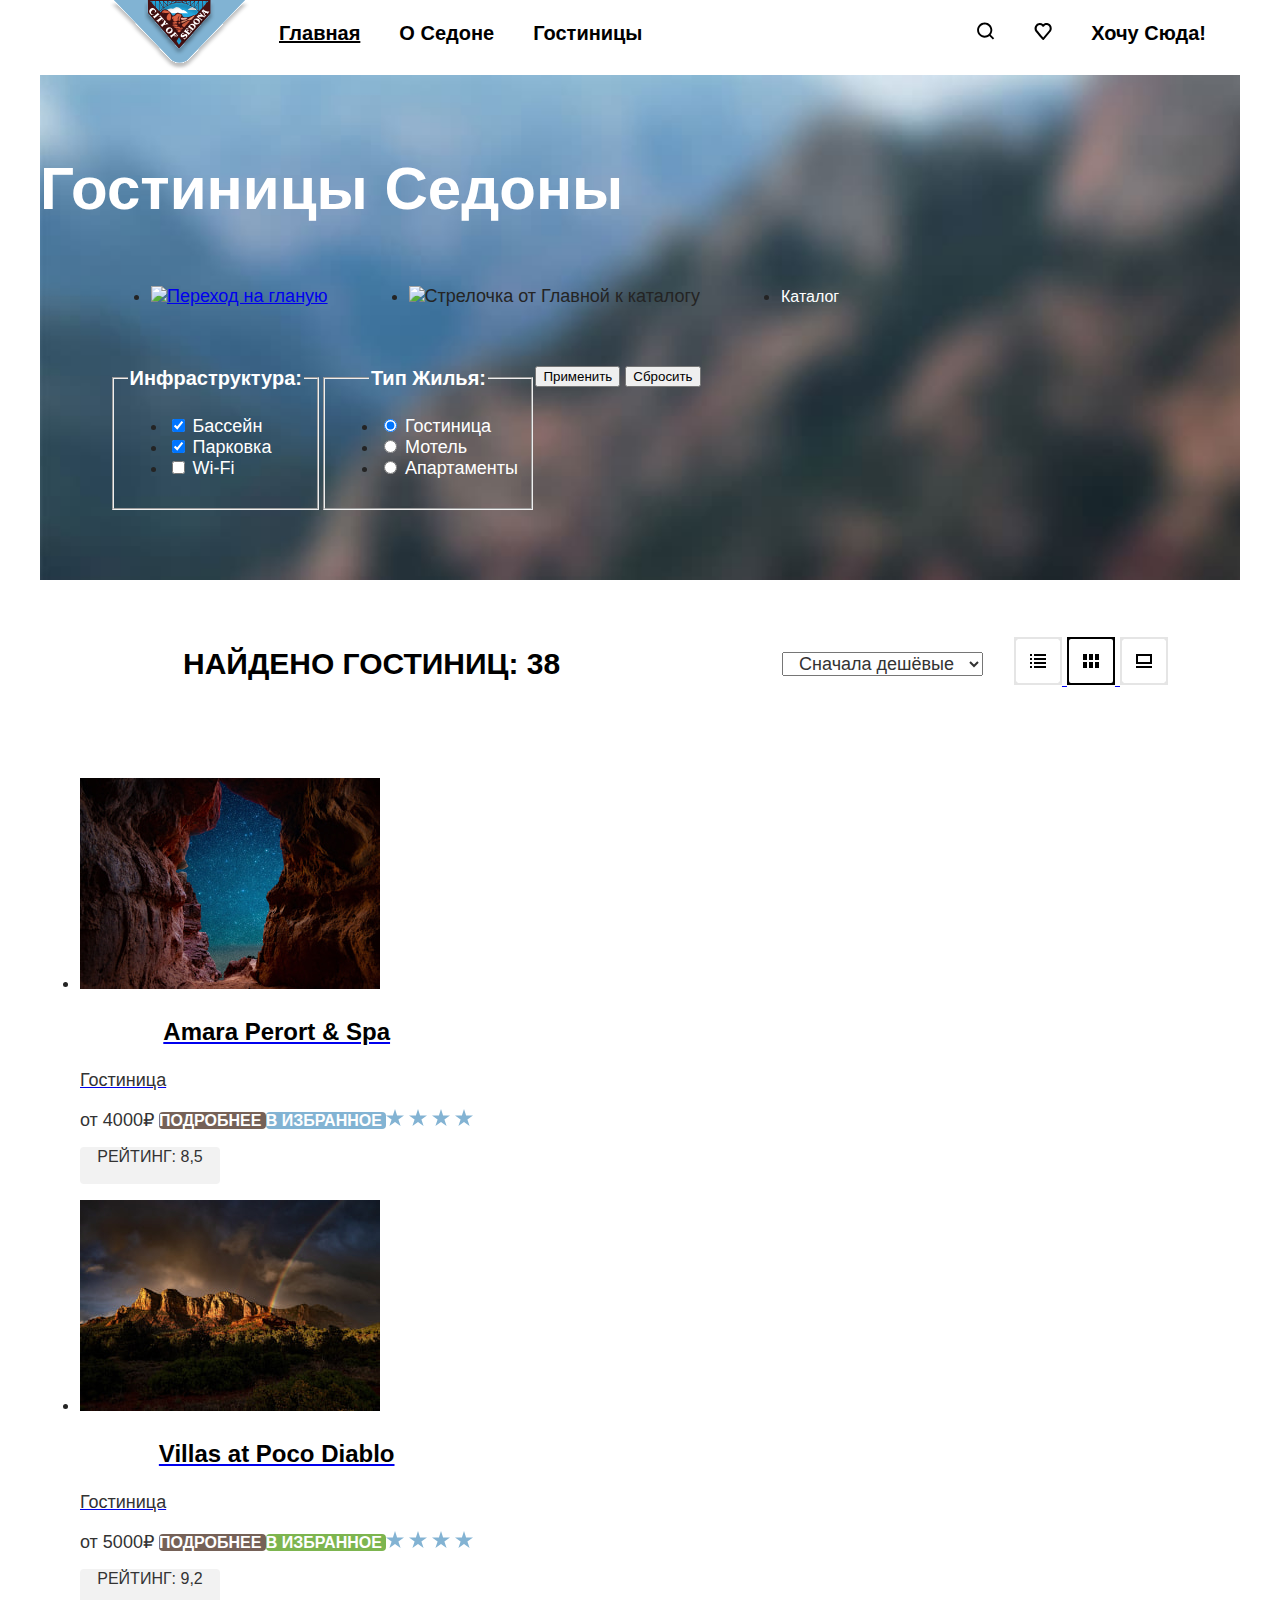
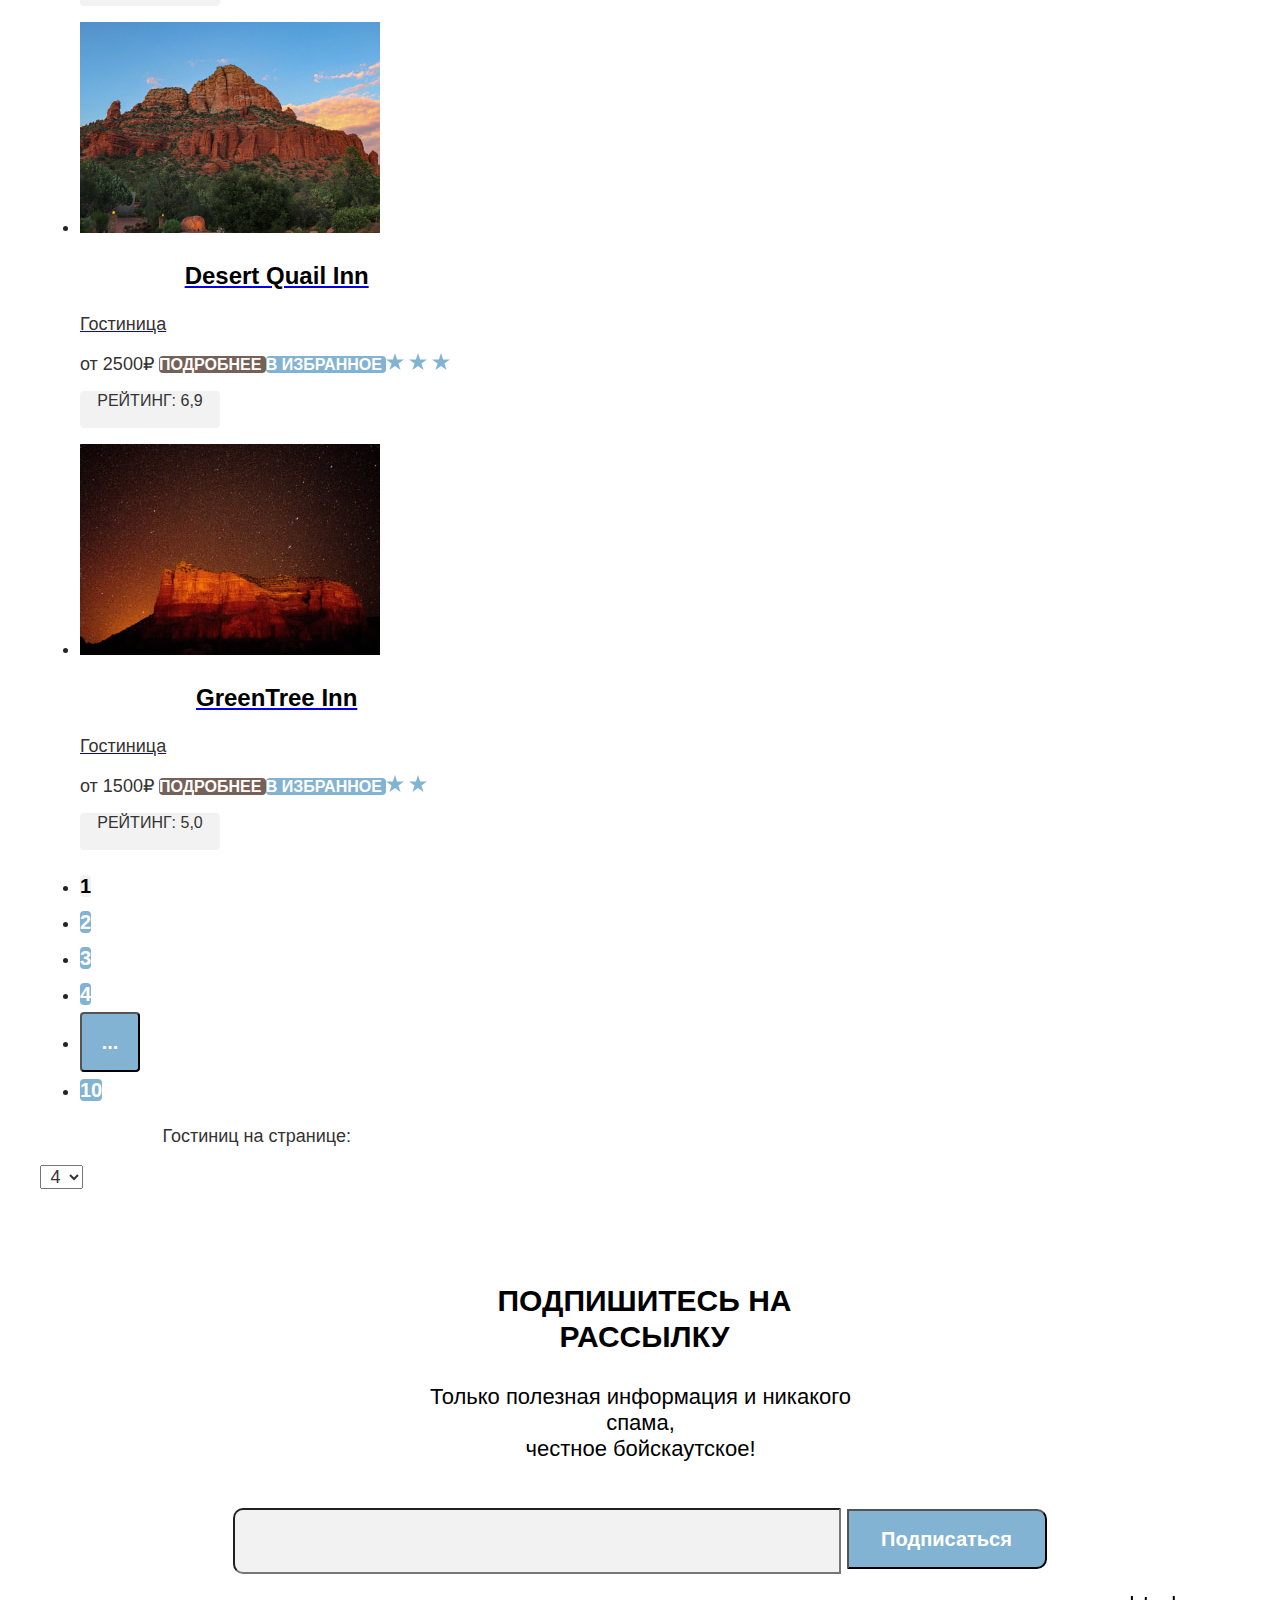
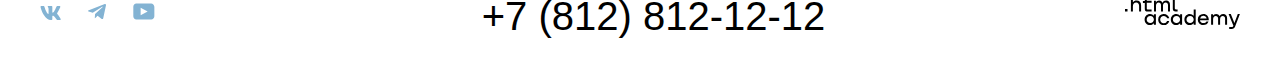
==== catalog.html @ 57367fba "Пофиксила ошибки, не немного исправила вёрстку" ====
<!DOCTYPE html>
<html lang="ru">
  <head>
    <meta charset="utf-8">
     <title>HTML Academy:Седона-Гостиницы</title>
     <link rel = "stylesheet" href="styles/styles.css">
  </head>
  <body class = "wrapper" >
    <main class = "main-inner">
    <header class = "navigation-header">
      <nav class = "navigation">
        <a class = "navigation-logo" href = "index.html">
          <img class = "page-header-logo" alt = "Логотип Седона" src = "images/header/logo.svg" width = "139" height = "70">
        </a>
        <ul class="navigation-list">
          <li class = "navigation-item">
            <a class = "navigation-link-current" href = "#">
              Главная
            </a>
          </li>
          <li class = "navigation-item">
            <a class = "navigation-link" href = "#">
              О Седоне
            </a>
          </li>
          <li class = "navigation-item">
            <a class = "navigation-link" href = "catalog.html">
              Гостиницы
            </a>
          </li>
        </ul>
        <ul class="navigation-user reset-list">
          <li class = "navigation-item">
            <a class = "navigation-link" href = "#">
              <span >
                <img class = "icon" src="images/header/search.svg" alt="Поиск" width = "18" height = "18">
                <span class = "visually-hidden">Поиск</span>
              </span>
            </a>
          </li>
          <li class = "navigation-item">
            <a class = "navigation-link" href = "#">
              <span >
                <img class = "icon" src="images/header/favorite.svg" alt="Избранное" width = "18" height = "17">
                <span class = "visually-hidden">Избранное</span>
              </span>
            </a>
          </li>
          <li class = "navigation-item">
            <a class = "navigation-link" href = "#"> 
              Хочу сюда!
            </a>
          </li>
        </ul>
      </nav> 
    </header>
    <header class = "inner-header">
        <div class = "wrpper-filters">
        <div class = "wrapper-breadcrumbs">
        <h1 class = "inner-header-title">
            Гостиницы Седоны
        </h1>
        <ul class = "breadcrumbs">
            <li class = "breadcrumbs-item">
                <a  href = "index.html">
                    <img class = "icon" src="images/cataloge/union.svg" alt="Переход на гланую" width = "12" height = "12">
                    <span class = "visually-hidden">Главная</span>
                </a>
            </li>
            <li class = "breadcrumbs-item">
                <img class = "icon" alt = "Стрелочка от Главной к каталогу" src = "images/cataloge/vector.svg" width = "5" height = "8">
            </li>
            <li class = "breadcrumbs-item">
                <a class = "breadcrumbs-link-current">
                    Каталог
                </a>
            </li>               
        </ul>
        </div>
        <div class = "catalog-filter-wrapper">
            <h2 class = "visually-hidden">
                Список товаров с фильтрами
            </h2>
            <form class = "catalog-filter" action = "https://echo.htmlacademy.ru/" method = "get">
                <fieldset class = "catalog-filter-group">
                    <legend class = "catalog-filter-title">
                        Инфраструктура:
                    </legend>
                    <ul class = "catalog-filter-list">
                        <li class = "catalog-filter-item">
                            <label  class = "control">
                                <input class = "control-input" type = "checkbox" name = "Swimpool" value = "Бассейн" checked>
                                    Бассейн
                            </label>
                        </li>
                        <li class = "catalog-filter-item">
                            <label  class = "control">
                                <input class = "control-input" type = "checkbox" name = "Parking" value = "Парковка" checked>
                                    Парковка
                            </label >
                        </li>
                        <li class = "catalog-filter-item">
                            <label  class = "control">
                                <input class = "control-input" type = "checkbox" name = "Wi-Fi" value = "Wi-fi">
                                    Wi-Fi
                            </label >
                        </li>
                    </ul>
                </fieldset>
                <fieldset class = "catalog-filter-group">
                    <legend class = "catalog-filter-title">
                        Тип Жилья:
                    </legend>
                    <ul class = "catalog-filter-list">
                        <li class = "catalog-filter-item">
                            <label  class = "control">
                                <input class = "control-input" type = "radio" name = "housing" value = "Гостиница" checked>
                                    Гостиница
                            </label >
                        </li>
                        <li class = "catalog-filter-item">
                            <label  class = "control">
                                <input class = "control-input" type = "radio" name = "housing" value = "Мотель">
                                    Мотель
                            </label >
                        </li>
                        <li class = "catalog-filter-item">
                            <label  class = "control">
                                <input class = "control-input" type = "radio" name = "housing" value = "Апартаменты">
                                    Апартаменты
                            </label >
                        </li>
                    </ul>
                </fieldset>
            <div>
                <button class = "button" type = "submit">
                    Применить
                </button>
                <button class = "button" type = "reset">
                    Сбросить
                </button>
            </div>
            </form>
        </div>
        </div>
            <div class = "find">
                <div class = "find-hotel-1">
            <h2 class = "find-hotel">
                Найдено гостиниц: 38
            </h2>
            </div>
            <div class = "find-hotel-2">
            <select class = "select-control" aria-label ="Сортировка">
                <option value="cheap">
                    Сначала дешёвые
                </option>
                <option value="popular">
                    Сначала популярные
                </option>
                <option value= "expensive">
                    Сначала дорогие
                </option>
            </select>
        </div>
            <div>
            <a href = "#" class = "button button-light">
                <span class = "visually-hidden">
                    Показать список
                </span>
                <img class = "icon" alt = "Показать список" src = "images/cataloge/list.svg" width = "48" height = "48">
            </a>
            <a href = "#" class = "button button-black">
                <span class = "visually-hidden">
                    Показать карточки
                </span>
                <img class = "icon" alt = "Показать карточки" src = "images/cataloge/table.svg" width = "48" height = "48">
            </a>
            <a href = "#" class = "button button">
                <span class = "visually-hidden">
                    Показать один на странице
                </span>
                <img class = "icon" alt = "Показать один на странице" src = "images/cataloge/one.svg" width = "48" height = "48">
            </a>
            </div>
            </div>
            <section class = "catalog-products">
            <ul class = "product-list">
                <li class = "product-card">
                    <a class="product-card-link" href = "#">
                        <img class = "product-card-image" src = "images/cataloge/hotel-1.jpg" alt ="Фото гостиницы Amara Perort & Spa" width = "300" height = "211">
                        <h3 class = "product-card-title">
                            Amara Perort & Spa
                        </h3>
                        <p class = "product-card-subtitle">
                            Гостиница
                        </p>
                    </a>
                    <b class = "product-card-price">
                        от 4000₽
                    </b>
                    <a class = "product-card-button-more" href = "#">
                        Подробнее
                    </a>
                    <a class = "product-card-button-favorites" href = "#">
                        В избранное
                    </a>
                    <img class = "icon" alt = "Звезда рейтинга" src = "images/cataloge/star.svg" width = "18" height = "17">
                    <img class = "icon" alt = "Звезда рейтинга" src = "images/cataloge/star.svg" width = "18" height = "17">
                    <img class = "icon" alt = "Звезда рейтинга" src = "images/cataloge/star.svg" width = "18" height = "17">
                    <img class = "icon" alt = "Звезда рейтинга" src = "images/cataloge/star.svg" width = "18" height = "17">
                    <p class = "top">Рейтинг: 8,5</p>
                </li>
                <li class = "product-card">
                    <a class="product-card-link" href = "#">
                        <img class = "product-card-image" src = "images/cataloge/hotel-2.jpg" alt ="Фото гостиницы Villas at Poco Diablo" width = "300" height = "211">
                        <h3 class = "product-card-title">
                            Villas at Poco Diablo
                        </h3>
                        <p class = "product-card-subtitle">
                            Гостиница
                        </p>
                    </a>
                    <b class = "product-card-price">
                        от 5000₽
                    </b>
                    <a class = "product-card-button-more" href = "#">
                        Подробнее
                    </a>
                    <a class = "product-card-button-favorites current" href = "#">
                        В избранное
                    </a>
                    <img class = "icon" alt = "Звезда рейтинга" src = "images/cataloge/star.svg" width = "18" height = "17">
                    <img class = "icon" alt = "Звезда рейтинга" src = "images/cataloge/star.svg" width = "18" height = "17">
                    <img class = "icon" alt = "Звезда рейтинга" src = "images/cataloge/star.svg" width = "18" height = "17">
                    <img class = "icon" alt = "Звезда рейтинга" src = "images/cataloge/star.svg" width = "18" height = "17">
                    <p class = "top">Рейтинг: 9,2</p>
                </li>
                <li class = "product-card">
                    <a class="product-card-link" href = "#">
                        <img class = "product-card-image" src = "images/cataloge/hotel-3.jpg" alt ="Фото гостиницы Desert Quail Inn" width = "300" height = "211">
                        <h3 class = "product-card-title">
                            Desert Quail Inn
                        </h3>
                        <p class = "product-card-subtitle">
                            Гостиница
                        </p>
                    </a>
                    <b class = "product-card-price">
                        от 2500₽
                    </b>
                    <a class = "product-card-button-more" href = "#">
                        Подробнее
                    </a>
                    <a class = "product-card-button-favorites" href = "#">
                        В избранное
                    </a>
                    <img class = "icon" alt = "Звезда рейтинга" src = "images/cataloge/star.svg" width = "18" height = "17">
                    <img class = "icon" alt = "Звезда рейтинга" src = "images/cataloge/star.svg" width = "18" height = "17">
                    <img class = "icon" alt = "Звезда рейтинга" src = "images/cataloge/star.svg" width = "18" height = "17">
                    <p class = "top">Рейтинг: 6,9</p>                   
                </li>
                <li class = "product-card">
                    <a class="product-card-link" href = "#">
                        <img class = "product-card-image" src = "images/cataloge/hotel-4.jpg" alt ="Фото гостиницы GreenTree Inn" width = "300" height = "211">
                        <h3 class = "product-card-title">
                            GreenTree Inn
                        </h3>
                        <p class = "product-card-subtitle">
                            Гостиница
                        </p>
                    </a>
                    <b class = "product-card-price">
                        от 1500₽
                    </b>
                    <a class = "product-card-button-more" href = "#">
                        Подробнее
                    </a>
                    <a class = "product-card-button-favorites" href = "#">
                        В избранное
                    </a>
                    <img class = "icon" alt = "Звезда рейтинга" src = "images/cataloge/star.svg" width = "18" height = "17">
                    <img class = "icon" alt = "Звезда рейтинга" src = "images/cataloge/star.svg" width = "18" height = "17">
                    <p class = "top">Рейтинг: 5,0</p>
                </li>
            </ul>
            <ul class="pagination">
                <li class = "pagination-item">
                    <a class = "pagination-link pagination-current">1</a>
                </li>
                <li class = "pagination-item">
                    <a class = "pagination-link" href = "#">
                        2
                    </a>
                </li>
                <li class = "pagination-item">
                    <a class = "pagination-link" href = "#">
                        3
                    </a>
                </li>
                <li class = "pagination-item">
                    <a class = "pagination-link" href = "#">
                        4
                    </a>
                </li>
                <li class = "pafination-button">
                    <button class = "pagination-link padination-show-more" type = "button" >
                        ...
                    </button> 
                </li>
                <li class = "pagination-item">
                    <a class = "pagination-link" href = "#">
                        10
                    </a>
                </li>
            </ul> 
            <h3 class = "number-of-hotels">
                Гостиниц на странице:
            </h3>
            <select class = "select-control" aria-label ="Кол-во">
                <option value="4" >
                    4
                </option>
                <option value="6">
                    6
                </option>
                <option value= "10">
                    10
                </option>
            </select>              
        </section>
    </header>     
    <footer class = "aside-footer">
        <h3>
          Подпишитесь на рассылку
        </h3>
        <p>
          Только полезная информация и никакого спама,<br>
           честное бойскаутское!
        </p>
        <form action="#" method="post">
          <label>
            <input type="text" name="username" class = "mail follow">
          </label>
          <button class = "submit follow" type = "submit" value="Подписаться на рассылку">
            Подписаться
          </button>
        </form>
      </footer>
      <footer class = "page-footer">
        <section class = "footer-social">
          <h2 >
            <a class = "social-link" href = "https://vk.com/htmlacademy">
              <img class = "icon" src="images/footer/vk.svg" alt="Лого вконтакте" width = "21" height = "14">
              <span class="visually-hidden">vk</span>
            </a>
          </h2>
          <h2>
            <a class = "social-link" href = "https://t.me/htmlacademy">
              <img class = "icon" src="images/footer/tg.svg" alt="Лого телеграма" width = "18" height = "16">
              <span class="visually-hidden">telegram</span>
            </a>
          </h2>
          <h2>
            <a class = "social-link" href = "https://www.youtube.com/user/htmlacademyru">
              <img class = "icon" src="images/footer/youtube.svg" alt="Лого ютюба" width = "22" height = "17">
              <span class="visually-hidden">youtube</span>
            </a>
          </h2>
        </section>
        <section class = "footer-contacts">
          <h2>
            <a class = "phone" href = "tel:+78128121212">
              +7 (812) 812-12-12
            </a>
          </h2>
        </section>
        <section class = "footer-contacts">
          <h2>
            <a class = "contacts-link" href = "https://htmlacademy.ru/">
              <img class = "icon" src="images/footer/HTML-Academy.svg" alt="Лого html academy" width = "115" height = "33">
              <span class="visually-hidden">Ссылка на .html academy</span>
            </a>
          </h2>
        </section>
      </footer>
    </main>
    </body>
  </html>
---- styles/styles.css ----
@font-face {
    font-family: "PT Sans";
    font-style: normal;
    font-weight: 400;
    src: url(../fonts/ptsans-400.woff2) format("woff2");
    font-display: swap;
}
@font-face {
    font-family: "PT Sans";
    font-style: normal;
    font-weight: 700;
    src: url(../fonts/ptsans-700.woff2) format("woff2");
    font-display: swap;
}
html {
    height: 100%;
}
.wrapper {
    width: 1200px;
    margin: 0 auto;

}
.reset-list {
    margin: 0;
    padding: 0;
    list-style: none;

}
body {
    margin: 0;
    display: flex;
    flex-direction: column;
    min-height: 100%;
    font-family: "PT Sans", sans-serif;
    font-size: 18px;
    font-weight: 21px;
    background-color: #ffffff;
    color: #242424;
}
.page-header {
    background-color: #ffffff;
    color: #000000;
   /* text-align: center;*/
}
.navigation {
    display: flex;
    justify-content: space-between;
}
.navigation-link {
    line-height: 26px;
    font-weight: 700;
    font-size: 20px;
    color: #000000;
    text-align: center;
    background-color: #ffffff;
    text-decoration: none;
    text-transform: capitalize;
}
.navigation-item {
    display: inline-block;
    margin-right: 34px;
    margin-top: 20px;
    margin-bottom: 19px;
}
.navigation-link-current {
    line-height: 26px;
    font-weight: 700;
    font-size: 20px;
    color: #000000;
    text-align: center;
    background-color: #ffffff;
    text-decoration: underline;

}
.page-header {
    background-image: url("../images/index/index-background.jpg");
    background-color: blue;
    background-size: 100% auto;
    background-repeat: no-repeat;
    background-clip: polygon(0 0, 100% 13%, 100% 84%, 0% 100%);
    text-align: center;
}
.slogan {
    margin-top: 63px; 
    margin-bottom: 90px;
}
.slogan h3 {
    line-height: 36px;
    font-weight: 700;
    font-size: 30px;
    color: #000000;
    background-color: #ffffff;
    text-decoration: none;
    text-transform: uppercase;
    text-align: center;
    margin: 63px 290px 0px 290px;
    padding-bottom: 31px;
}
.slogan p {
    line-height: 26px;
    font-size: 22px;
    color: #000000;
    background-color: #ffffff;
    text-decoration: none; 
    margin: 0px 273px 90px 273px;
}

.advantages-title {
    line-height: 28px;
    font-size: 24px;
    font-weight: 700;
    text-decoration: none;
    text-transform: uppercase;   
    flex-direction: column; 
    text-align: center;
    margin-top: 92px;
    margin-left: 85px;
    margin-right: 85px;
    padding-bottom: 30px;
    margin-bottom: 0;
}
.advantages-title-privilege {
    line-height: 28px;
    font-size: 24px;
    font-weight: 700;
    text-decoration: none;
    text-transform: uppercase;   
    flex-direction: column; 
    text-align: center;
    margin-top: 0;
    margin-left: 85px;
    margin-right: 85px;
    padding-bottom: 30px;
    margin-bottom: 0;   
}
.advantages-subtitle-privilege {
    line-height: 21px;
    font-size: 18px;
    font-weight: 400;
    text-decoration: none;
    text-transform: none;
    flex-direction: column; 
    margin-top: 0;
    margin-left: 85px;
    margin-right: 85px;
    margin-bottom: 81px;
    text-align: center;    
}
.advantages-icon {
    margin-top: 80px;
    margin-bottom: 0;
    padding-bottom: 30px;
    margin-left: 161px;
    margin-right: 161px;
    text-align: center;
}
.advantages-subtitle {
    line-height: 21px;
    font-size: 18px;
    font-weight: 400;
    text-decoration: none;
    text-transform: none;
    flex-direction: column; 
    margin-top: 0;
    margin-left: 85px;
    margin-right: 85px;
    margin-bottom: 92px;
    text-align: center;    
}
.enumeration {
    line-height: 21px;
    font-size: 18px;
    font-weight: 400;
    text-decoration: none;
    margin-left: 85px;
    margin-right: 85px;
    padding-bottom: 30px;
    text-align: center;
    margin-bottom: 0;
}
.blue {
    background-color: #82B3D3;
    color: #ffffff;
}
.blue12 {
    background-color: rgba(131, 179, 211, 0.12);
    color: #000000; 
}
.blue20 {
    background-color: rgba(131, 179, 211, 0.2);
    color: #000000; 
}
.more {
     text-align: center;
}
.more h3 {
    line-height: 36px;
    font-weight: 700;
    font-size: 30px;
    color: #000000;
    text-decoration: none;
    text-transform: uppercase;
    margin-top: 91px;
    margin-left: 452px;
    margin-right: 451px;
    margin-bottom: 0;
    padding-bottom: 29px;
}
.more p {
    line-height: 26px;
    font-weight: 400;
    font-size: 22px;
    color: #000000;
    text-decoration: none;   
    margin-top: 0px;
    margin-left: 304px;
    margin-right: 304px;
    margin-bottom: 0;
    padding-bottom: 56px;

}
.button-more {
    background-color: #756157;
    text-align: center;  
    line-height: 36px;
    font-weight: 700;
    font-size: 20px;
    color: #ffffff;
    text-decoration: none;
    border-radius:4px;    
    text-transform: uppercase; 
    display: block;
    margin-top: 0px;
    margin-left: 313px;
    margin-right: 313px;
    margin-bottom: 93px;
    padding-top: 12px;
    padding-bottom: 12px;
    padding-right: 15px;
    padding-left: 15px;
}
.inner-header-title {
    line-height: 78px;
    font-weight: 700;
    font-size: 60px;
    color: #ffffff;
    text-decoration: none;
    text-transform: capitalize;
    text-align: center;   
    display: flex; 
}
.breadcrumbs-link-current {
    line-height: 21px;
    font-weight: 400;
    font-size: 16px;
    color: #ffffff;
    text-align: center;
    text-decoration: none;   
}
.catalog-filter-title {
    line-height: 26px;
    font-weight: 700;
    font-size: 20px;
    color: #ffffff;
    text-align: center;
    text-decoration: none;  
    text-transform: capitalize;  
}    

.control {
    line-height: 21px;
    font-weight: 400;
    font-size: 18px;
    color: #ffffff;
    text-align: center;
    text-decoration: none;    
}
.find-hotel {
    font-weight: 700;
    font-size: 30px;
    line-height: 36px;
    text-transform: uppercase;
    color:#000000;
    text-align: center;

}
.select-control {
    font-weight: 400;
    font-size: 18px;
    line-height: 21px;
    color: #333333;
    text-align: center;

}
.find-hotel-1 {
    margin-right: 191px;
    margin-left: 72px;
}
.select-control-1 {
    margin-right: 78px;
}

.product-card-title {
    font-weight: 700;
    font-size: 24px;
    line-height: 28px;
    color: #000000;
    text-align: center;  
    text-decoration: none;
}
.product-card-subtitle, 
.product-card-price {
    font-weight: 400;
    font-size: 18px;
    line-height: 21px;
    color: #333333;
    text-decoration: none;
}
.product-card-button-more {
    background-color: #756157;
    text-align: center;  
    line-height: 20px;
    font-weight: 700;
    font-size: 16px;
    color: #ffffff;
    text-decoration: none;
    border-radius:4px;
/*   Width: 110px;
    Height: 20px; */
    text-transform: uppercase; 
}
.product-card-button-favorites {
    background-color: #82B3D3;
    text-align: center;  
    line-height: 20px;
    font-weight: 700;
    font-size: 16px;
    color: #ffffff;
    text-decoration: none;
    border-radius:4px;
    Width: 110px;
    Height: 20px;      
    text-transform: uppercase;     
}
.product-card-button-favorites.current {
    background-color: #7DB54F; 
}
.top {
    background-color: #F2F2F2;
    text-align: center;  
    line-height: 20px;
    font-weight: 400;
    font-size: 16px;
    color: #333333;
    text-decoration: none;
    border-radius:4px;
    Width: 140px;
    Height: 37px;      
    text-transform: uppercase;     
}
.pagination-link {
    background-color: #82B3D3;
    text-align: center;  
    line-height: 36px;
    font-weight: 700;
    font-size: 20px;
    color: #ffffff;
    text-decoration: none;
    border-radius:4px;
    Width: 60px;
    Height: 60px;      
    text-transform: uppercase;      
}
.pagination-link.pagination-current {
    background-color: #F2F2F2;  
    color: #000000;  
}
.number-of-hotels,
.select-control {
    font-weight: 400;
    font-size: 18px;
    line-height: 21px;
    text-align: center;  
    color: #333333;
}
.aside-footer {
    background-color: #ffffff;
    text-align: center;  
    color:#000000; 
    text-decoration: none;     
}
.aside-footer.background-footer {
    background-image: url("../images/footer/background-footer.jpg");
    background-repeat: no-repeat; 
    background-size: 100%;
    text-align: center;   
    color: #ffffff;
}
.aside-footer h3 {
    line-height: 36px;
    font-weight: 700;
    font-size: 30px;
    text-decoration: none;
    text-transform: uppercase;
    margin-top: 94px;
    margin-left: 398px;
    margin-right: 389px;
    margin-bottom: 0;
    padding-bottom: 29px;
}
.aside-footer p {
    line-height: 26px;
    font-weight: 400;
    font-size: 22px;
    text-decoration: none;    
    margin-top: 0;
    margin-left: 363px;
    margin-right: 362px;
    padding-bottom: 46px;
    margin-bottom: 0;
}
.submit {
    background-color: #82B3D3;
    text-align: center;  
    line-height: 36px;
    font-weight: 700;
    font-size: 20px;
    color: #ffffff;
    text-decoration: none;
    border-radius:0 10px 10px 0;
    Width: 200px;
    Height: 60px;         
}
.mail {
    background-color: #F2F2F2;
    line-height: 21px;
    font-weight: 400;
    font-size: 18px;
    color: #000000;
    text-decoration: none;
    border-radius:10px 0px 0px 10px;  
    Width: 600px;
    Height:60px;   
}
.page-footer {
    display: flex;
    justify-content: space-between;
}
.phone {
    line-height: 40px;
    font-weight: 400;
    font-size: 40px;
    color: #000000;
    background-color: #ffffff;
    text-decoration: none;
    text-transform: uppercase; 
}
.wrpper-filters {
    background-image: url("../images/cataloge/background-cataloge.jpg");
    background-size: cover;
    background-repeat: no-repeat;
    background-clip: polygon(0 0, 100% 13%, 100% 84%, 0% 100%);  
    padding-top: 35px;
    padding-bottom: 70px;
}
.inner-header {
  
}
.main-inner {
    margin: 0 auto;

}
.page-container {
    flex-grow: 1;
}
.navigation {
    display: flex;
    margin: 0;
    padding: 0;
}
.navigation-list {
    margin: 0;
    padding: 0;
    list-style: none;
    max-width: 490px;
}
.navigation-user {
    margin: 0;
    padding: 0;
    list-style: none;
    max-width: 300px;
    margin-left: auto;

}
.head-container {
    display: flex;
    margin: 0 auto;
}
.logo {
    display: block;
    margin: 0 auto;
}
.page-container {
    margin: 0 auto;
}
.advantages {
    display: flex;
    justify-content: space-between;
    width: 1200px;
}
.advantages-item {
    display: flex;
    justify-content: space-between;

}
.index-columns {
    display: flex;
    justify-content: space-between;
    padding: 0 85;
}

.visually-hidden {
    position: absolute;
    width: 1px;
    height: 1px;
    margin: -1px;
    border: 0;
    padding: 0;
    white-space: nowrap;
    clip-path: inset(100%);
    clip: rect(0 0 0 0);
    overflow: hidden;
}
.social-link {
    display: inline-block;
    padding-right: 27px;
}

.photo {
    display: flex;
    justify-content: space-between;

    
}
.follow {
    margin: 0 auto;
}

.footer-social {
    display: flex;
    justify-content: center;
}
.welcome {
    padding-top: 51px;
}
.gorgeous {
    padding-top: 11px;
    padding-bottom: 63px;
}
.sedona {

    padding-bottom: 83px;
}

.page-header-logo {
    width: 139px;
    margin-left: 70px;
    margin-right: 30px;
}
.breadcrumbs {
display: flex;
}
.breadcrumbs-item {
    margin-right: 10px;
    margin-left: 71px;
}
.catalog-filter {
    display: flex;

}
.find {
    display: flex;
    justify-content: space-between;
    align-items: center;
    margin: 41px 72px 53px 71px;
}
.catalog-products {
    display: inline-block;
    justify-content: space-between;
    flex-wrap: wrap-reverse;
}
.wrapper-breadcrumbs {
    display:flex;
    flex-direction: column;
    padding: 0;
    margin-bottom: auto;
}
.catalog-filter-wrapper {
    display: flex;
    justify-content: space-between;
    margin-left: 70px;
    margin-right: 70px;
    margin-top: 40px;
}
.wrapper-for-list {
    display: flex;
    flex-direction: column;
    align-items: center;
    min-width: 400px;
    height: 384px;
}
.advantages-list {
    margin: 0 auto;
    padding: 0;
    
}
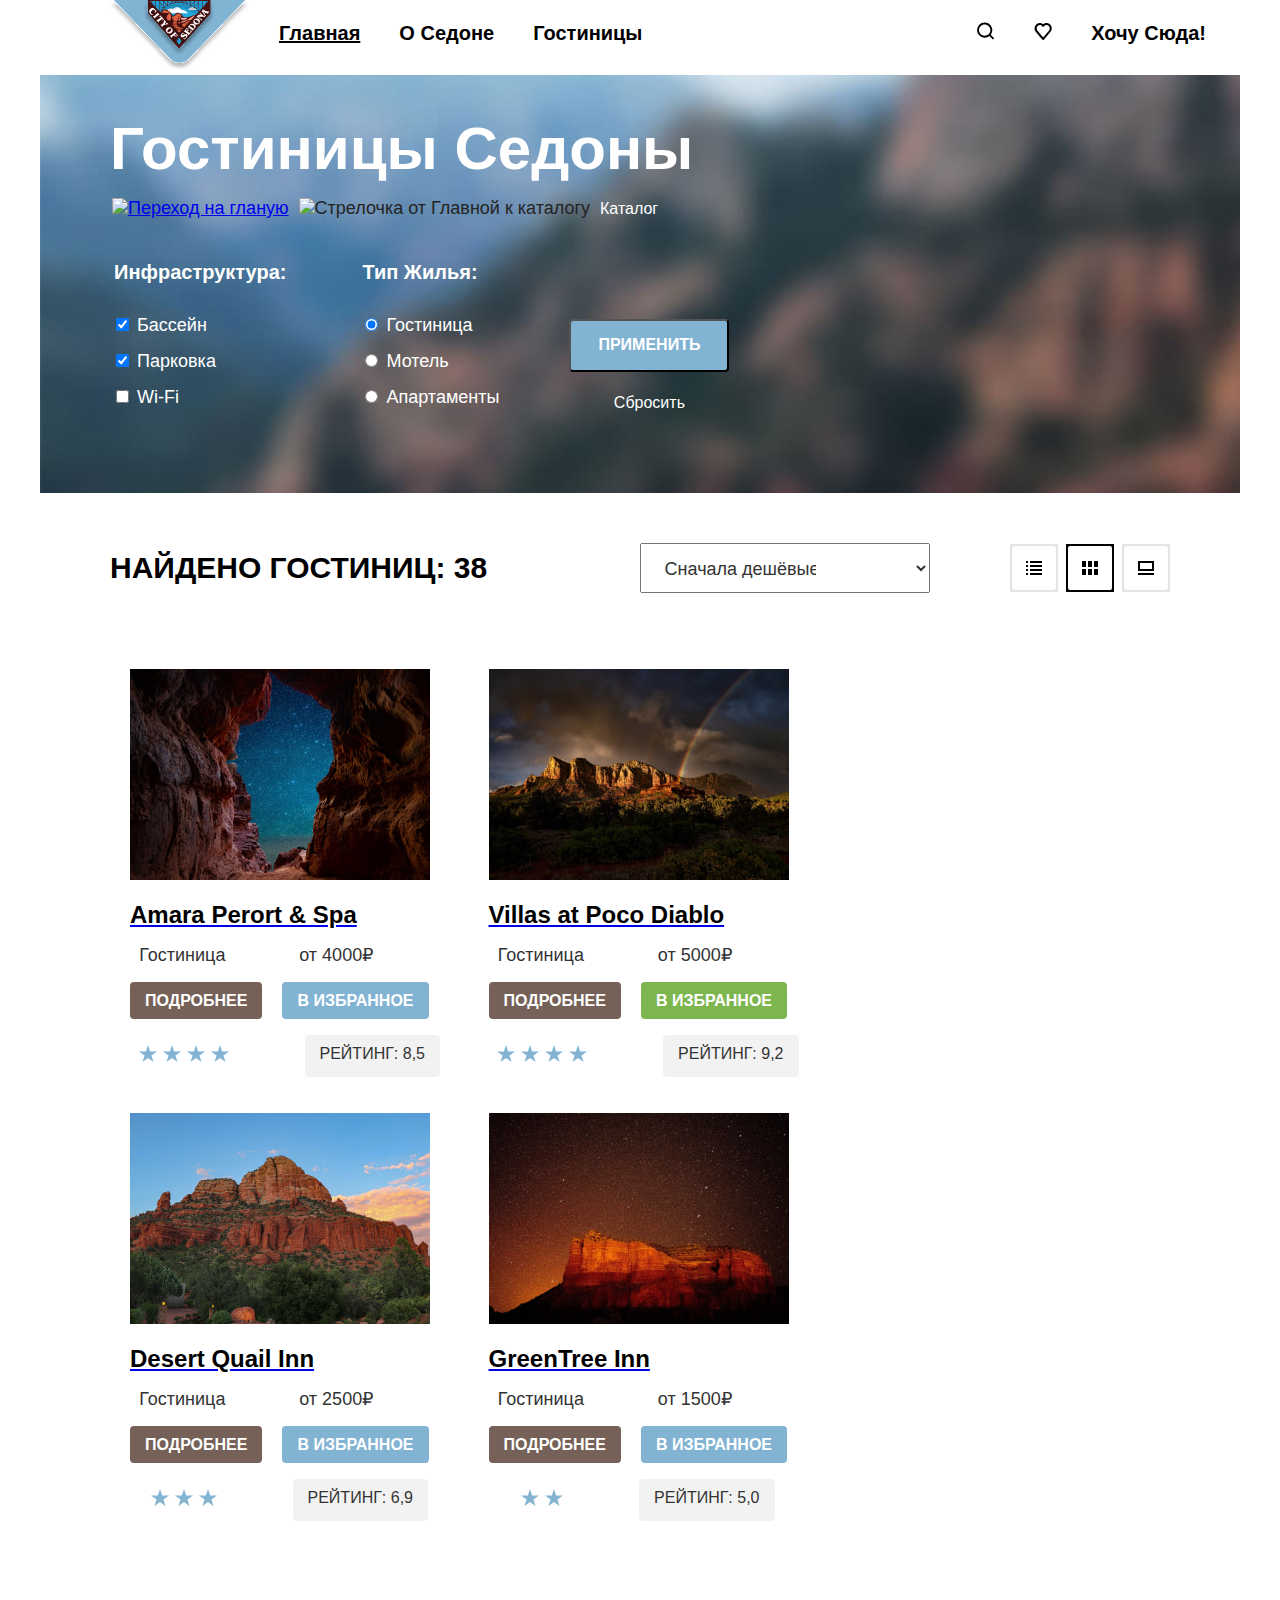
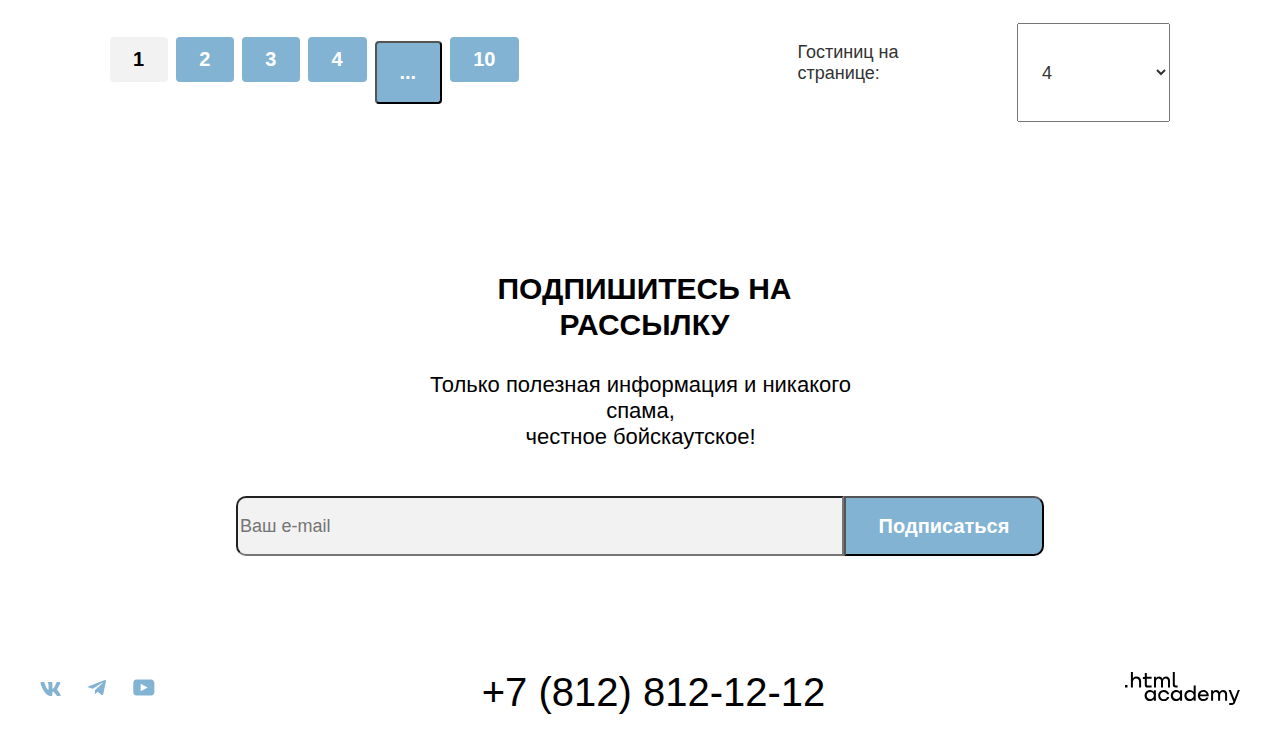
==== commit 537fe610: "очень спешила, забыла коммитить" ====
--- a/catalog.html
+++ b/catalog.html
@@ -54,8 +54,7 @@
         </ul>
       </nav> 
     </header>
-    <header class = "inner-header">
-        <div class = "wrpper-filters">
+    <header class = "inner-header wrapper-filters">
         <div class = "wrapper-breadcrumbs">
         <h1 class = "inner-header-title">
             Гостиницы Седоны
@@ -132,24 +131,23 @@
                         </li>
                     </ul>
                 </fieldset>
-            <div>
-                <button class = "button" type = "submit">
+            <div class = "catalog-filter-button">
+                <button class = "button-use" type = "submit">
                     Применить
                 </button>
-                <button class = "button" type = "reset">
+                <button class = "button-reset" type = "reset">
                     Сбросить
                 </button>
             </div>
             </form>
         </div>
         </div>
+       </header>    
+        <section class = "catalog-products">
             <div class = "find">
-                <div class = "find-hotel-1">
             <h2 class = "find-hotel">
                 Найдено гостиниц: 38
             </h2>
-            </div>
-            <div class = "find-hotel-2">
             <select class = "select-control" aria-label ="Сортировка">
                 <option value="cheap">
                     Сначала дешёвые
@@ -161,21 +159,20 @@
                     Сначала дорогие
                 </option>
             </select>
-        </div>
-            <div>
-            <a href = "#" class = "button button-light">
+            <div class = "mode">
+            <a href = "#" class = "button-mode">
                 <span class = "visually-hidden">
                     Показать список
                 </span>
                 <img class = "icon" alt = "Показать список" src = "images/cataloge/list.svg" width = "48" height = "48">
             </a>
-            <a href = "#" class = "button button-black">
+            <a href = "#" class = "button-mode">
                 <span class = "visually-hidden">
                     Показать карточки
                 </span>
                 <img class = "icon" alt = "Показать карточки" src = "images/cataloge/table.svg" width = "48" height = "48">
             </a>
-            <a href = "#" class = "button button">
+            <a href = "#" class = "button-mode last">
                 <span class = "visually-hidden">
                     Показать один на странице
                 </span>
@@ -183,7 +180,6 @@
             </a>
             </div>
             </div>
-            <section class = "catalog-products">
             <ul class = "product-list">
                 <li class = "product-card">
                     <a class="product-card-link" href = "#">
@@ -191,24 +187,33 @@
                         <h3 class = "product-card-title">
                             Amara Perort & Spa
                         </h3>
+                    </a>
+                    <div class="price-wrapper">
                         <p class = "product-card-subtitle">
                             Гостиница
                         </p>
-                    </a>
+                    
                     <b class = "product-card-price">
                         от 4000₽
                     </b>
-                    <a class = "product-card-button-more" href = "#">
+                </div>
+                <div class="more-favorites-wrapper">
+                    <a class = "product-card-button more" href = "#">
                         Подробнее
                     </a>
-                    <a class = "product-card-button-favorites" href = "#">
+                    <a class = "product-card-button favorites" href = "#">
                         В избранное
                     </a>
-                    <img class = "icon" alt = "Звезда рейтинга" src = "images/cataloge/star.svg" width = "18" height = "17">
-                    <img class = "icon" alt = "Звезда рейтинга" src = "images/cataloge/star.svg" width = "18" height = "17">
-                    <img class = "icon" alt = "Звезда рейтинга" src = "images/cataloge/star.svg" width = "18" height = "17">
-                    <img class = "icon" alt = "Звезда рейтинга" src = "images/cataloge/star.svg" width = "18" height = "17">
+                </div>
+                <div class="top-wrapper">
+                    <ul class = "top-ring">
+                        <li class="top-ring-title"><img class = "icon" alt = "Звезда рейтинга" src = "images/cataloge/star.svg" width = "18" height = "17"></li>
+                        <li class="top-ring-title"><img class = "icon" alt = "Звезда рейтинга" src = "images/cataloge/star.svg" width = "18" height = "17"></li>
+                        <li class="top-ring-title"><img class = "icon" alt = "Звезда рейтинга" src = "images/cataloge/star.svg" width = "18" height = "17"></li>
+                        <li class="top-ring-title"><img class = "icon" alt = "Звезда рейтинга" src = "images/cataloge/star.svg" width = "18" height = "17"></li>
+                      </ul>
                     <p class = "top">Рейтинг: 8,5</p>
+                </div>
                 </li>
                 <li class = "product-card">
                     <a class="product-card-link" href = "#">
@@ -216,24 +221,33 @@
                         <h3 class = "product-card-title">
                             Villas at Poco Diablo
                         </h3>
+                    </a>
+                    <div class="price-wrapper">
                         <p class = "product-card-subtitle">
                             Гостиница
                         </p>
-                    </a>
+                    
                     <b class = "product-card-price">
                         от 5000₽
                     </b>
-                    <a class = "product-card-button-more" href = "#">
+                </div>
+                <div class="more-favorites-wrapper">
+                    <a class = "product-card-button more" href = "#">
                         Подробнее
                     </a>
-                    <a class = "product-card-button-favorites current" href = "#">
+                    <a class = "product-card-button favorites current" href = "#">
                         В избранное
                     </a>
-                    <img class = "icon" alt = "Звезда рейтинга" src = "images/cataloge/star.svg" width = "18" height = "17">
-                    <img class = "icon" alt = "Звезда рейтинга" src = "images/cataloge/star.svg" width = "18" height = "17">
-                    <img class = "icon" alt = "Звезда рейтинга" src = "images/cataloge/star.svg" width = "18" height = "17">
-                    <img class = "icon" alt = "Звезда рейтинга" src = "images/cataloge/star.svg" width = "18" height = "17">
+                </div>
+                <div class="top-wrapper">
+                <ul class = "top-ring">
+                  <li class="top-ring-title"><img class = "icon" alt = "Звезда рейтинга" src = "images/cataloge/star.svg" width = "18" height = "17"></li>
+                  <li class="top-ring-title"><img class = "icon" alt = "Звезда рейтинга" src = "images/cataloge/star.svg" width = "18" height = "17"></li>
+                  <li class="top-ring-title"><img class = "icon" alt = "Звезда рейтинга" src = "images/cataloge/star.svg" width = "18" height = "17"></li>
+                  <li class="top-ring-title"><img class = "icon" alt = "Звезда рейтинга" src = "images/cataloge/star.svg" width = "18" height = "17"></li>
+                </ul>
                     <p class = "top">Рейтинг: 9,2</p>
+                </div>
                 </li>
                 <li class = "product-card">
                     <a class="product-card-link" href = "#">
@@ -241,23 +255,32 @@
                         <h3 class = "product-card-title">
                             Desert Quail Inn
                         </h3>
+                    </a>
+                    <div class="price-wrapper">
                         <p class = "product-card-subtitle">
                             Гостиница
                         </p>
-                    </a>
+                
                     <b class = "product-card-price">
                         от 2500₽
                     </b>
-                    <a class = "product-card-button-more" href = "#">
+                </div>
+                <div class="more-favorites-wrapper">
+                    <a class = "product-card-button more" href = "#">
                         Подробнее
                     </a>
-                    <a class = "product-card-button-favorites" href = "#">
+                    <a class = "product-card-button favorites" href = "#">
                         В избранное
                     </a>
-                    <img class = "icon" alt = "Звезда рейтинга" src = "images/cataloge/star.svg" width = "18" height = "17">
-                    <img class = "icon" alt = "Звезда рейтинга" src = "images/cataloge/star.svg" width = "18" height = "17">
-                    <img class = "icon" alt = "Звезда рейтинга" src = "images/cataloge/star.svg" width = "18" height = "17">
-                    <p class = "top">Рейтинг: 6,9</p>                   
+                </div>
+                <div class="top-wrapper">
+                    <ul class = "top-ring">
+                        <li class="top-ring-title"><img class = "icon" alt = "Звезда рейтинга" src = "images/cataloge/star.svg" width = "18" height = "17"></li>
+                        <li class="top-ring-title"><img class = "icon" alt = "Звезда рейтинга" src = "images/cataloge/star.svg" width = "18" height = "17"></li>
+                        <li class="top-ring-title"><img class = "icon" alt = "Звезда рейтинга" src = "images/cataloge/star.svg" width = "18" height = "17"></li>
+                      </ul>
+                    <p class = "top">Рейтинг: 6,9</p>     
+                </div>              
                 </li>
                 <li class = "product-card">
                     <a class="product-card-link" href = "#">
@@ -265,27 +288,39 @@
                         <h3 class = "product-card-title">
                             GreenTree Inn
                         </h3>
+                    </a>
+                    <div class="price-wrapper">
                         <p class = "product-card-subtitle">
                             Гостиница
                         </p>
-                    </a>
+                
                     <b class = "product-card-price">
                         от 1500₽
                     </b>
-                    <a class = "product-card-button-more" href = "#">
+                </div>
+                <div class="more-favorites-wrapper">
+                    <a class = "product-card-button more" href = "#">
                         Подробнее
                     </a>
-                    <a class = "product-card-button-favorites" href = "#">
+                    <a class = "product-card-button favorites" href = "#">
                         В избранное
                     </a>
-                    <img class = "icon" alt = "Звезда рейтинга" src = "images/cataloge/star.svg" width = "18" height = "17">
-                    <img class = "icon" alt = "Звезда рейтинга" src = "images/cataloge/star.svg" width = "18" height = "17">
+                </div>
+                <div class="top-wrapper">
+                    <ul class = "top-ring">
+                        <li class="top-ring-title"><img class = "icon" alt = "Звезда рейтинга" src = "images/cataloge/star.svg" width = "18" height = "17"></li>
+                        <li class="top-ring-title"><img class = "icon" alt = "Звезда рейтинга" src = "images/cataloge/star.svg" width = "18" height = "17"></li>
+                      </ul>
                     <p class = "top">Рейтинг: 5,0</p>
+                </div>
                 </li>
             </ul>
+            <div class = "padination-wrapper">
             <ul class="pagination">
                 <li class = "pagination-item">
-                    <a class = "pagination-link pagination-current">1</a>
+                    <a class = "pagination-link pagination-current">
+                        1
+                    </a>
                 </li>
                 <li class = "pagination-item">
                     <a class = "pagination-link" href = "#">
@@ -302,7 +337,7 @@
                         4
                     </a>
                 </li>
-                <li class = "pafination-button">
+                <li class = "pagination-item">
                     <button class = "pagination-link padination-show-more" type = "button" >
                         ...
                     </button> 
@@ -313,10 +348,11 @@
                     </a>
                 </li>
             </ul> 
+            <div class ="namber-wrapper">
             <h3 class = "number-of-hotels">
                 Гостиниц на странице:
             </h3>
-            <select class = "select-control" aria-label ="Кол-во">
+            <select class = "select-pages" aria-label ="Кол-во">
                 <option value="4" >
                     4
                 </option>
@@ -326,9 +362,10 @@
                 <option value= "10">
                     10
                 </option>
-            </select>              
-        </section>
-    </header>     
+                </select>
+            </div>
+            </select>   
+        </section>            
     <footer class = "aside-footer">
         <h3>
           Подпишитесь на рассылку
@@ -337,11 +374,12 @@
           Только полезная информация и никакого спама,<br>
            честное бойскаутское!
         </p>
-        <form action="#" method="post">
+        <form class = "follow-form" action="https://htmlacademy.ru/study" method="post">
           <label>
-            <input type="text" name="username" class = "mail follow">
+            <span class= "visually-hidden">Введите e-mail</span>
           </label>
-          <button class = "submit follow" type = "submit" value="Подписаться на рассылку">
+            <input type="email" placeholder="Ваш e-mail"  name="username" class = "mail-follow">
+          <button class = "submit-follow" type = "submit" value="Подписаться на рассылку">
             Подписаться
           </button>
         </form>
@@ -383,7 +421,6 @@
           </h2>
         </section>
       </footer>
-    </main>
     </body>
   </html>
   --- a/styles/styles.css
+++ b/styles/styles.css
@@ -246,8 +246,7 @@
     color: #ffffff;
     text-decoration: none;
     text-transform: capitalize;
-    text-align: center;   
-    display: flex; 
+    margin: 0 0 10px 70px;
 }
 .breadcrumbs-link-current {
     line-height: 21px;
@@ -262,11 +261,17 @@
     font-weight: 700;
     font-size: 20px;
     color: #ffffff;
-    text-align: center;
     text-decoration: none;  
     text-transform: capitalize;  
 }    
-
+.catalog-filter-list {
+    margin: 30px 0 0 0;
+    padding: 0;
+    list-style: none;
+}
+.catalog-filter-item {
+    padding-bottom: 15px;
+}
 .control {
     line-height: 21px;
     font-weight: 400;
@@ -282,31 +287,66 @@
     text-transform: uppercase;
     color:#000000;
     text-align: center;
-
+    margin-right: 150px;
+    margin-top: 0;
+    margin-bottom: 0;
+   
+
+}
+.button-mode {
+    display: flex;
+    justify-content: center;
+    margin-right: 8px;
+
+}
+.button-mode.last {
+    margin: 0;
 }
 .select-control {
     font-weight: 400;
     font-size: 18px;
     line-height: 21px;
     color: #333333;
-    text-align: center;
-
-}
-.find-hotel-1 {
-    margin-right: 191px;
-    margin-left: 72px;
-}
-.select-control-1 {
+    max-width: 290px;
+    max-height: 50px;
+    padding-left: 20px;
+    padding-top: 14px;
+    padding-bottom: 14px;
+    padding-right: 97px;
     margin-right: 78px;
 }
-
+.product-card {
+    display: flex;
+    flex-direction: column;
+    margin: 0;
+}
+.product-card-image {
+    margin: 20px 20px 16px 20px;
+}
+.product-card-link {
+    margin: 0;
+    padding: 0;
+}
+.price-wrapper {
+    margin: 0 20px 16px 20px;
+    display: flex;
+    justify-content: center;
+}
+.more-favorites-wrapper {
+    margin: 0 20px 16px 20px;
+    display: flex;
+    justify-content: center;
+}
 .product-card-title {
     font-weight: 700;
     font-size: 24px;
     line-height: 28px;
     color: #000000;
-    text-align: center;  
-    text-decoration: none;
+    text-decoration: none;
+    margin: 0 20px 16px 20px;
+}
+.product-card-subtitle {
+    margin: 0 20px 0px 0;
 }
 .product-card-subtitle, 
 .product-card-price {
@@ -315,8 +355,9 @@
     line-height: 21px;
     color: #333333;
     text-decoration: none;
-}
-.product-card-button-more {
+    min-width: 140px;
+}
+.product-card-button.more {
     background-color: #756157;
     text-align: center;  
     line-height: 20px;
@@ -325,11 +366,19 @@
     color: #ffffff;
     text-decoration: none;
     border-radius:4px;
-/*   Width: 110px;
-    Height: 20px; */
     text-transform: uppercase; 
 }
-.product-card-button-favorites {
+
+.padination-wrapper {
+    display: flex;
+    margin: 30px 0 25px 0;
+}
+.padination {
+    display: flex;
+    justify-content: space-between;
+    list-style: none;
+}
+.product-card-button.favorites {
     background-color: #82B3D3;
     text-align: center;  
     line-height: 20px;
@@ -337,13 +386,34 @@
     font-size: 16px;
     color: #ffffff;
     text-decoration: none;
-    border-radius:4px;
-    Width: 110px;
-    Height: 20px;      
+    border-radius:4px;   
     text-transform: uppercase;     
 }
-.product-card-button-favorites.current {
+.top-wrapper {
+    margin: 0 20px 16px 20px;
+    display: flex;
+    justify-content: center;
+}
+.top-ring-title {
+    margin-right: 6px;
+
+}
+.product-card-button {
+/* min-width: 140px;
+ min-height: 37px;*/
+ margin: 0 20px 0 0;
+ padding: 9px 15px 8px 15px;
+
+}
+.product-card-button.favorites.current {
     background-color: #7DB54F; 
+}
+.top-ring {
+    display: flex;
+    justify-content: center;
+    padding: 10px 50px 10px 0;
+    margin-right: 20px;
+    list-style: none;
 }
 .top {
     background-color: #F2F2F2;
@@ -353,46 +423,78 @@
     font-size: 16px;
     color: #333333;
     text-decoration: none;
-    border-radius:4px;
-    Width: 140px;
-    Height: 37px;      
+    border-radius:4px;     
     text-transform: uppercase;     
+    padding: 9px 15px 8px 15px;
+    margin: 0;
+}
+.catalog-products  {
+    margin: 50px 70px 25px 70px;
+}
+.product-list {
+    display: flex;
+    flex-wrap: wrap;
+    padding: 0;
+    margin-bottom: 86px;
+    margin-top: 0;
+  }
+.pagination-item {
+    margin-right: 8px;
+ 
 }
 .pagination-link {
     background-color: #82B3D3;
+    color: #ffffff;
     text-align: center;  
     line-height: 36px;
     font-weight: 700;
     font-size: 20px;
-    color: #ffffff;
     text-decoration: none;
     border-radius:4px;
-    Width: 60px;
-    Height: 60px;      
-    text-transform: uppercase;      
-}
+    text-transform: uppercase;  
+    padding: 11px 24px 12px 23px; 
+} 
+
 .pagination-link.pagination-current {
     background-color: #F2F2F2;  
     color: #000000;  
 }
-.number-of-hotels,
-.select-control {
-    font-weight: 400;
-    font-size: 18px;
-    line-height: 21px;
-    text-align: center;  
+.pagination {
+    display: flex;
+    margin-right: 270px;
+    padding-left: 0;
+    list-style: none;
+}
+.namber-wrapper {
+    display: flex;
+}
+.select-pages {
+    font-weight: 400;
+    font-size: 18px;
+    line-height: 21px;
     color: #333333;
+    padding: 12px 90px 12px 20px;
+    margin: 0;
+}
+.number-of-hotels {
+    font-weight: 400;
+    font-size: 18px;
+    line-height: 21px;
+    color: #333333;
+    margin: 19px 51px 17px 0;
 }
 .aside-footer {
     background-color: #ffffff;
     text-align: center;  
     color:#000000; 
     text-decoration: none;     
+    padding-top: 94px;
+    padding-bottom: 94px;
 }
 .aside-footer.background-footer {
     background-image: url("../images/footer/background-footer.jpg");
     background-repeat: no-repeat; 
-    background-size: 100%;
+    background-size: cover;
     text-align: center;   
     color: #ffffff;
 }
@@ -402,7 +504,6 @@
     font-size: 30px;
     text-decoration: none;
     text-transform: uppercase;
-    margin-top: 94px;
     margin-left: 398px;
     margin-right: 389px;
     margin-bottom: 0;
@@ -419,7 +520,7 @@
     padding-bottom: 46px;
     margin-bottom: 0;
 }
-.submit {
+.submit-follow {
     background-color: #82B3D3;
     text-align: center;  
     line-height: 36px;
@@ -427,20 +528,18 @@
     font-size: 20px;
     color: #ffffff;
     text-decoration: none;
-    border-radius:0 10px 10px 0;
-    Width: 200px;
-    Height: 60px;         
-}
-.mail {
+    border-radius:0 10px 10px 0;    
+    min-width: 200px;
+}
+.mail-follow {
     background-color: #F2F2F2;
     line-height: 21px;
     font-weight: 400;
     font-size: 18px;
     color: #000000;
     text-decoration: none;
-    border-radius:10px 0px 0px 10px;  
-    Width: 600px;
-    Height:60px;   
+    border-radius:10px 0px 0px 10px;   
+    min-width: 600px;
 }
 .page-footer {
     display: flex;
@@ -455,7 +554,7 @@
     text-decoration: none;
     text-transform: uppercase; 
 }
-.wrpper-filters {
+.wrapper-filters {
     background-image: url("../images/cataloge/background-cataloge.jpg");
     background-size: cover;
     background-repeat: no-repeat;
@@ -470,9 +569,6 @@
     margin: 0 auto;
 
 }
-.page-container {
-    flex-grow: 1;
-}
 .navigation {
     display: flex;
     margin: 0;
@@ -550,7 +646,7 @@
     display: flex;
     justify-content: center;
 }
-.welcome {
+.logo-welcome {
     padding-top: 51px;
 }
 .gorgeous {
@@ -569,38 +665,48 @@
 }
 .breadcrumbs {
 display: flex;
-}
+list-style: none;
+margin: 0 0 40px 72px;
+padding: 0;
+}
+.breadcrumbs-wrapper {
+    margin-right: 1017px;
+    margin-left: 72px;
+    margin-top: 0;
+    margin-bottom: 0;
+    padding-right: 10px;
+    margin-bottom: 40px;
+}
+
 .breadcrumbs-item {
-    margin-right: 10px;
-    margin-left: 71px;
+    padding-right: 10px;
+    margin: 0;
 }
 .catalog-filter {
     display: flex;
-
+}
+.catalog-filter-group {
+    margin-right: 70px;
+    padding: 0;
+    border: 0;
 }
 .find {
     display: flex;
     justify-content: space-between;
     align-items: center;
-    margin: 41px 72px 53px 71px;
-}
-.catalog-products {
-    display: inline-block;
-    justify-content: space-between;
-    flex-wrap: wrap-reverse;
-}
+    margin: 0px 0px 56px 0px;
+}
+
 .wrapper-breadcrumbs {
     display:flex;
     flex-direction: column;
     padding: 0;
-    margin-bottom: auto;
+    margin: 0 auto;
 }
 .catalog-filter-wrapper {
     display: flex;
     justify-content: space-between;
-    margin-left: 70px;
-    margin-right: 70px;
-    margin-top: 40px;
+    margin: 0 70px 0px 70px;
 }
 .wrapper-for-list {
     display: flex;
@@ -614,3 +720,40 @@
     padding: 0;
     
 }
+.follow-form {
+    display: flex;
+    justify-content: center;
+    height: 60px;
+}
+.catalog-filter-button {
+    display: flex;
+    flex-direction: column; 
+    margin-top: 60px
+}
+.button-use {
+    background-color: #82B3D3;
+    text-align: center;  
+    line-height: 20px;
+    font-weight: 700;
+    font-size: 16px;
+    color: #ffffff;
+    text-transform: uppercase;
+    text-decoration: none;
+    border-radius:4px;    
+    min-width: 160px;
+    padding: 14px 15px 15px 15px;
+    margin-bottom: 20px;
+}
+.button-reset {
+    background: none;
+    border: 0;
+    text-align: center;  
+    line-height: 20px;
+    font-weight: 400;
+    font-size: 16px;
+    color: #ffffff;
+    text-decoration: none;
+}
+.mode {
+    display: flex;
+}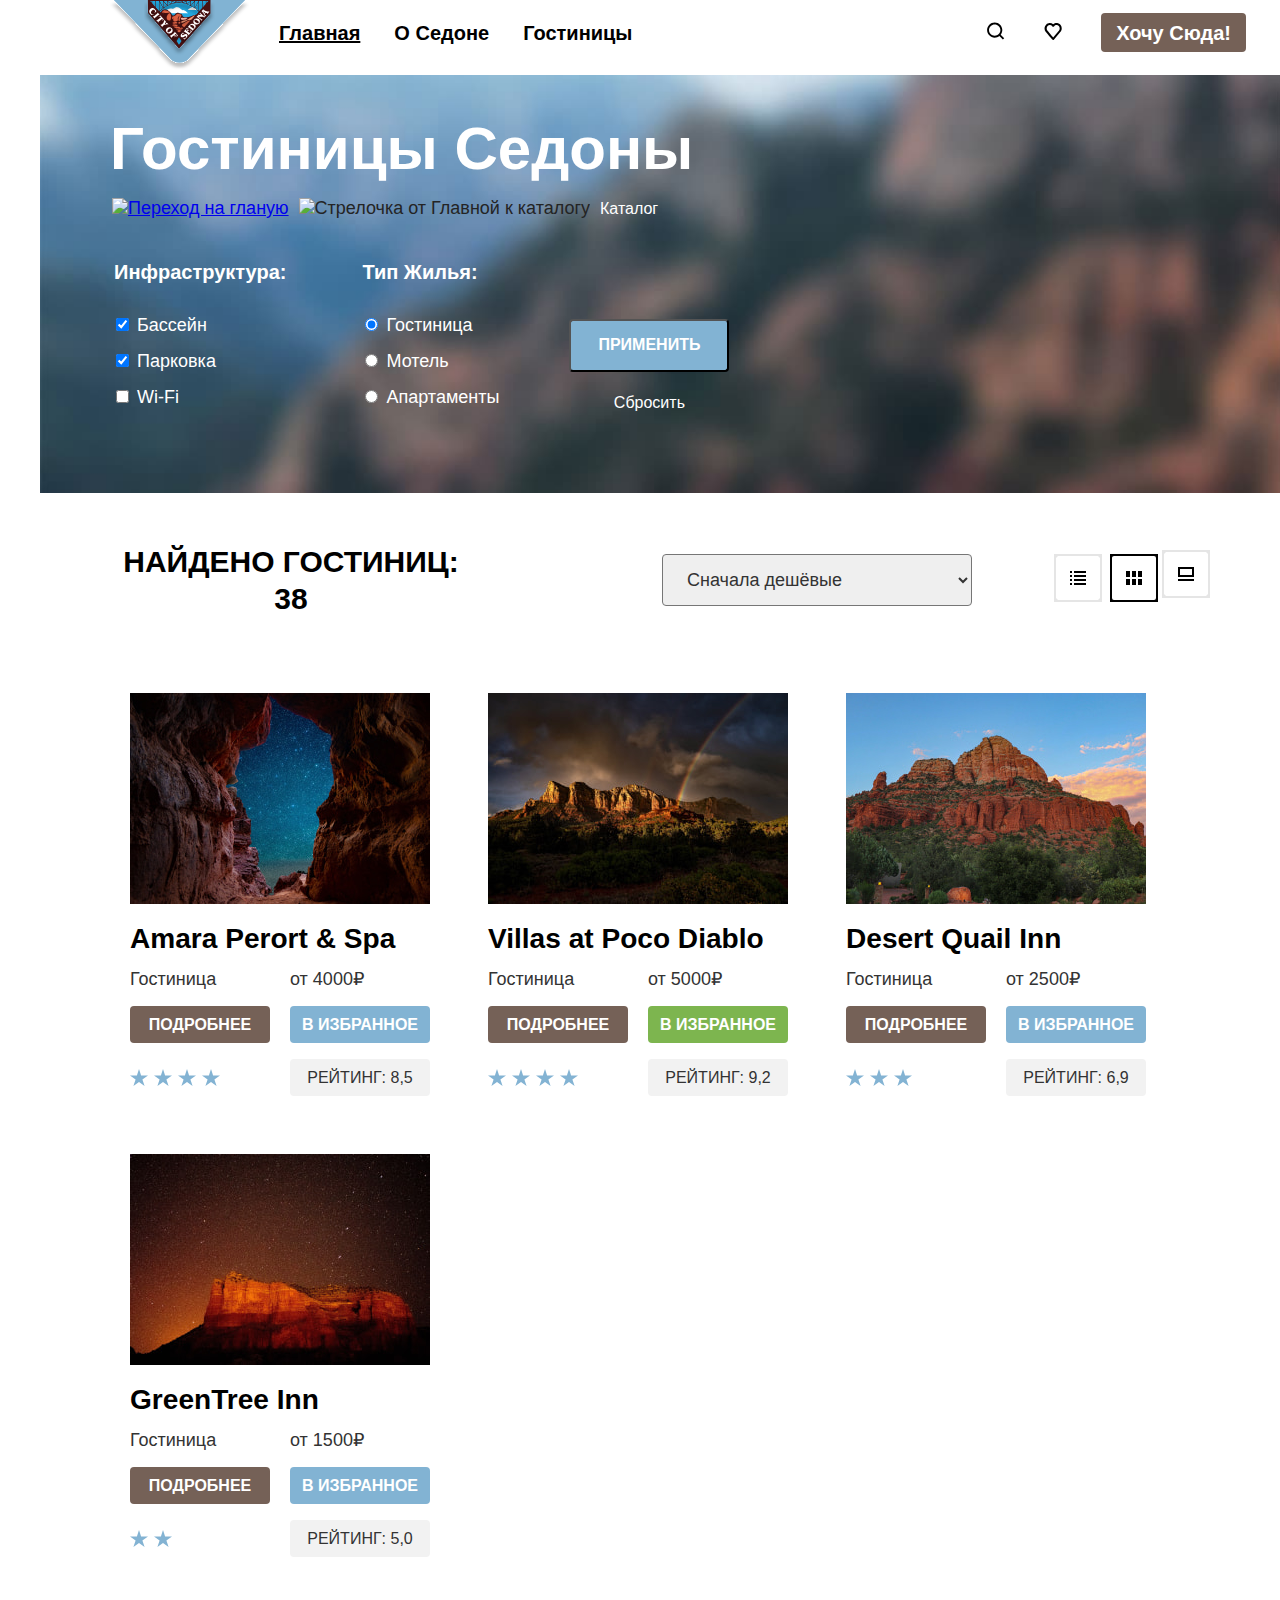
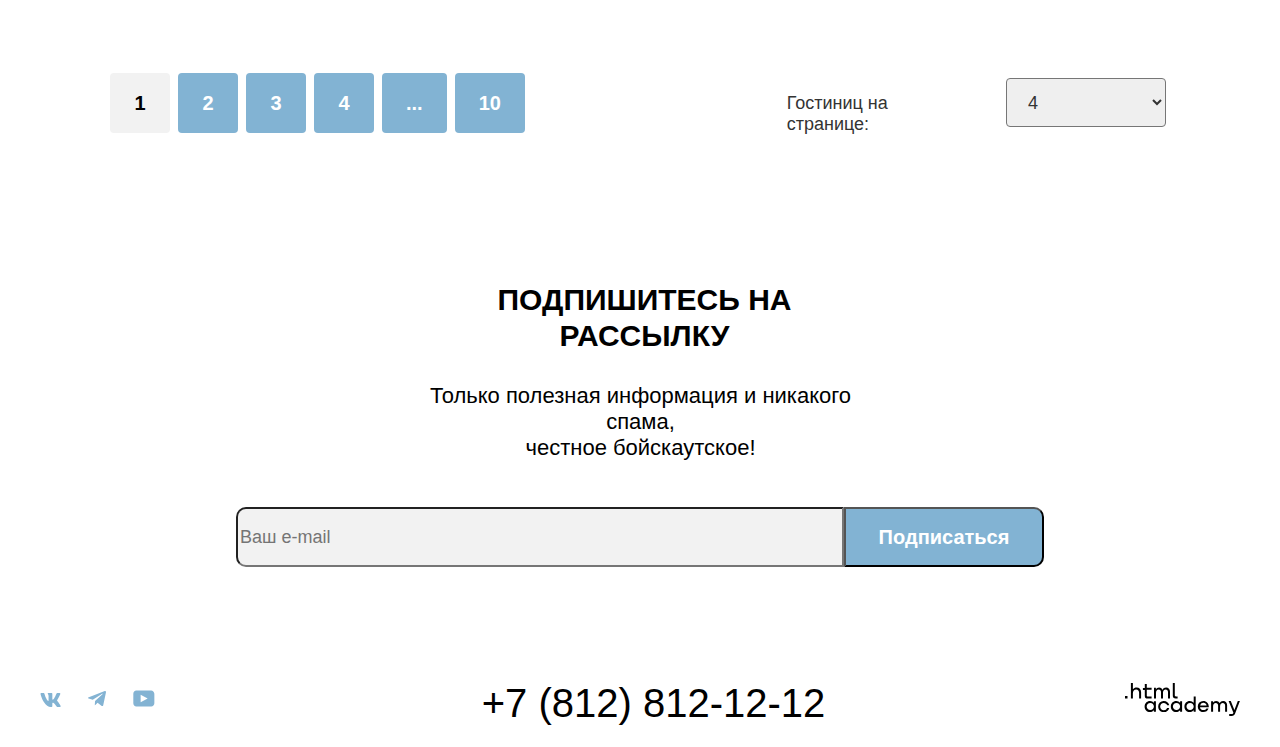
==== commit d404e1eb: "Добавляет гриды" ====
--- a/catalog.html
+++ b/catalog.html
@@ -12,7 +12,7 @@
         <a class = "navigation-logo" href = "index.html">
           <img class = "page-header-logo" alt = "Логотип Седона" src = "images/header/logo.svg" width = "139" height = "70">
         </a>
-        <ul class="navigation-list">
+        <ul class="navigation-list reset-list">
           <li class = "navigation-item">
             <a class = "navigation-link-current" href = "#">
               Главная
@@ -47,14 +47,14 @@
             </a>
           </li>
           <li class = "navigation-item">
-            <a class = "navigation-link" href = "#"> 
+            <a class = "navigation-link want" href = "#"> 
               Хочу сюда!
             </a>
           </li>
         </ul>
       </nav> 
     </header>
-    <header class = "inner-header wrapper-filters">
+    <header class = "inner-header">
         <div class = "wrapper-breadcrumbs">
         <h1 class = "inner-header-title">
             Гостиницы Седоны
@@ -141,7 +141,6 @@
             </div>
             </form>
         </div>
-        </div>
        </header>    
         <section class = "catalog-products">
             <div class = "find">
@@ -182,30 +181,26 @@
             </div>
             <ul class = "product-list">
                 <li class = "product-card">
-                    <a class="product-card-link" href = "#">
+                    <a class="product-card-image-hotel" href = "#">
                         <img class = "product-card-image" src = "images/cataloge/hotel-1.jpg" alt ="Фото гостиницы Amara Perort & Spa" width = "300" height = "211">
+                    </a>
+                    <a class="product-card-link">   
                         <h3 class = "product-card-title">
                             Amara Perort & Spa
                         </h3>
                     </a>
-                    <div class="price-wrapper">
                         <p class = "product-card-subtitle">
                             Гостиница
                         </p>
-                    
                     <b class = "product-card-price">
                         от 4000₽
                     </b>
-                </div>
-                <div class="more-favorites-wrapper">
                     <a class = "product-card-button more" href = "#">
                         Подробнее
                     </a>
                     <a class = "product-card-button favorites" href = "#">
                         В избранное
                     </a>
-                </div>
-                <div class="top-wrapper">
                     <ul class = "top-ring">
                         <li class="top-ring-title"><img class = "icon" alt = "Звезда рейтинга" src = "images/cataloge/star.svg" width = "18" height = "17"></li>
                         <li class="top-ring-title"><img class = "icon" alt = "Звезда рейтинга" src = "images/cataloge/star.svg" width = "18" height = "17"></li>
@@ -213,16 +208,16 @@
                         <li class="top-ring-title"><img class = "icon" alt = "Звезда рейтинга" src = "images/cataloge/star.svg" width = "18" height = "17"></li>
                       </ul>
                     <p class = "top">Рейтинг: 8,5</p>
-                </div>
                 </li>
                 <li class = "product-card">
-                    <a class="product-card-link" href = "#">
+                    <a class="product-card-image-hotel" href = "#">
                         <img class = "product-card-image" src = "images/cataloge/hotel-2.jpg" alt ="Фото гостиницы Villas at Poco Diablo" width = "300" height = "211">
+                    </a>
+                    <a class="product-card-link">
                         <h3 class = "product-card-title">
                             Villas at Poco Diablo
                         </h3>
                     </a>
-                    <div class="price-wrapper">
                         <p class = "product-card-subtitle">
                             Гостиница
                         </p>
@@ -230,16 +225,12 @@
                     <b class = "product-card-price">
                         от 5000₽
                     </b>
-                </div>
-                <div class="more-favorites-wrapper">
                     <a class = "product-card-button more" href = "#">
                         Подробнее
                     </a>
                     <a class = "product-card-button favorites current" href = "#">
                         В избранное
                     </a>
-                </div>
-                <div class="top-wrapper">
                 <ul class = "top-ring">
                   <li class="top-ring-title"><img class = "icon" alt = "Звезда рейтинга" src = "images/cataloge/star.svg" width = "18" height = "17"></li>
                   <li class="top-ring-title"><img class = "icon" alt = "Звезда рейтинга" src = "images/cataloge/star.svg" width = "18" height = "17"></li>
@@ -247,72 +238,61 @@
                   <li class="top-ring-title"><img class = "icon" alt = "Звезда рейтинга" src = "images/cataloge/star.svg" width = "18" height = "17"></li>
                 </ul>
                     <p class = "top">Рейтинг: 9,2</p>
-                </div>
                 </li>
                 <li class = "product-card">
-                    <a class="product-card-link" href = "#">
+                    <a class="product-card-image-hotel" href = "#">
                         <img class = "product-card-image" src = "images/cataloge/hotel-3.jpg" alt ="Фото гостиницы Desert Quail Inn" width = "300" height = "211">
+                    </a>
+                    <a class="product-card-link">
                         <h3 class = "product-card-title">
                             Desert Quail Inn
                         </h3>
                     </a>
-                    <div class="price-wrapper">
                         <p class = "product-card-subtitle">
                             Гостиница
                         </p>
-                
                     <b class = "product-card-price">
                         от 2500₽
                     </b>
-                </div>
-                <div class="more-favorites-wrapper">
                     <a class = "product-card-button more" href = "#">
                         Подробнее
                     </a>
                     <a class = "product-card-button favorites" href = "#">
                         В избранное
                     </a>
-                </div>
-                <div class="top-wrapper">
                     <ul class = "top-ring">
                         <li class="top-ring-title"><img class = "icon" alt = "Звезда рейтинга" src = "images/cataloge/star.svg" width = "18" height = "17"></li>
                         <li class="top-ring-title"><img class = "icon" alt = "Звезда рейтинга" src = "images/cataloge/star.svg" width = "18" height = "17"></li>
                         <li class="top-ring-title"><img class = "icon" alt = "Звезда рейтинга" src = "images/cataloge/star.svg" width = "18" height = "17"></li>
                       </ul>
-                    <p class = "top">Рейтинг: 6,9</p>     
-                </div>              
+                    <p class = "top">Рейтинг: 6,9</p>                
                 </li>
                 <li class = "product-card">
-                    <a class="product-card-link" href = "#">
+                    <a class="product-card-image-hotel" href = "#">
                         <img class = "product-card-image" src = "images/cataloge/hotel-4.jpg" alt ="Фото гостиницы GreenTree Inn" width = "300" height = "211">
+                    </a>
+                    <a class="product-card-link">
                         <h3 class = "product-card-title">
                             GreenTree Inn
                         </h3>
                     </a>
-                    <div class="price-wrapper">
                         <p class = "product-card-subtitle">
                             Гостиница
                         </p>
-                
                     <b class = "product-card-price">
                         от 1500₽
                     </b>
-                </div>
-                <div class="more-favorites-wrapper">
                     <a class = "product-card-button more" href = "#">
                         Подробнее
                     </a>
                     <a class = "product-card-button favorites" href = "#">
                         В избранное
                     </a>
-                </div>
-                <div class="top-wrapper">
                     <ul class = "top-ring">
                         <li class="top-ring-title"><img class = "icon" alt = "Звезда рейтинга" src = "images/cataloge/star.svg" width = "18" height = "17"></li>
                         <li class="top-ring-title"><img class = "icon" alt = "Звезда рейтинга" src = "images/cataloge/star.svg" width = "18" height = "17"></li>
                       </ul>
                     <p class = "top">Рейтинг: 5,0</p>
-                </div>
                 </li>
             </ul>
             <div class = "padination-wrapper">
@@ -338,9 +318,9 @@
                     </a>
                 </li>
                 <li class = "pagination-item">
-                    <button class = "pagination-link padination-show-more" type = "button" >
+                    <a class = "pagination-link padination-show-more" href = "#">
                         ...
-                    </button> 
+                    </a> 
                 </li>
                 <li class = "pagination-item">
                     <a class = "pagination-link" href = "#">
@@ -348,7 +328,6 @@
                     </a>
                 </li>
             </ul> 
-            <div class ="namber-wrapper">
             <h3 class = "number-of-hotels">
                 Гостиниц на странице:
             </h3>
@@ -364,8 +343,8 @@
                 </option>
                 </select>
             </div>
-            </select>   
-        </section>            
+        </section>        
+    </main>    
     <footer class = "aside-footer">
         <h3>
           Подпишитесь на рассылку
--- a/styles/styles.css
+++ b/styles/styles.css
@@ -5,6 +5,7 @@
     src: url(../fonts/ptsans-400.woff2) format("woff2");
     font-display: swap;
 }
+
 @font-face {
     font-family: "PT Sans";
     font-style: normal;
@@ -12,20 +13,22 @@
     src: url(../fonts/ptsans-700.woff2) format("woff2");
     font-display: swap;
 }
+
 html {
     height: 100%;
 }
+
 .wrapper {
     width: 1200px;
     margin: 0 auto;
-
-}
+}
+
 .reset-list {
     margin: 0;
     padding: 0;
     list-style: none;
-
-}
+}
+
 body {
     margin: 0;
     display: flex;
@@ -33,19 +36,21 @@
     min-height: 100%;
     font-family: "PT Sans", sans-serif;
     font-size: 18px;
-    font-weight: 21px;
+    font-weight: 400;
     background-color: #ffffff;
     color: #242424;
 }
+
 .page-header {
     background-color: #ffffff;
     color: #000000;
-   /* text-align: center;*/
-}
+}
+
 .navigation {
     display: flex;
     justify-content: space-between;
 }
+
 .navigation-link {
     line-height: 26px;
     font-weight: 700;
@@ -56,12 +61,24 @@
     text-decoration: none;
     text-transform: capitalize;
 }
+
+.navigation-link.want {
+    color: #ffffff;
+    background-color: #756157;
+    width: 160px;
+    height: 37px;
+    border-radius: 4px;
+    line-height: 20px;
+    padding: 9px 15px 8px 15px;
+}
+
 .navigation-item {
     display: inline-block;
     margin-right: 34px;
     margin-top: 20px;
     margin-bottom: 19px;
 }
+
 .navigation-link-current {
     line-height: 26px;
     font-weight: 700;
@@ -70,8 +87,8 @@
     text-align: center;
     background-color: #ffffff;
     text-decoration: underline;
-
-}
+}
+
 .page-header {
     background-image: url("../images/index/index-background.jpg");
     background-color: blue;
@@ -80,10 +97,12 @@
     background-clip: polygon(0 0, 100% 13%, 100% 84%, 0% 100%);
     text-align: center;
 }
+
 .slogan {
     margin-top: 63px; 
     margin-bottom: 90px;
 }
+
 .slogan h3 {
     line-height: 36px;
     font-weight: 700;
@@ -96,6 +115,7 @@
     margin: 63px 290px 0px 290px;
     padding-bottom: 31px;
 }
+
 .slogan p {
     line-height: 26px;
     font-size: 22px;
@@ -119,6 +139,7 @@
     padding-bottom: 30px;
     margin-bottom: 0;
 }
+
 .advantages-title-privilege {
     line-height: 28px;
     font-size: 24px;
@@ -133,6 +154,7 @@
     padding-bottom: 30px;
     margin-bottom: 0;   
 }
+
 .advantages-subtitle-privilege {
     line-height: 21px;
     font-size: 18px;
@@ -146,6 +168,7 @@
     margin-bottom: 81px;
     text-align: center;    
 }
+
 .advantages-icon {
     margin-top: 80px;
     margin-bottom: 0;
@@ -154,6 +177,7 @@
     margin-right: 161px;
     text-align: center;
 }
+
 .advantages-subtitle {
     line-height: 21px;
     font-size: 18px;
@@ -167,6 +191,7 @@
     margin-bottom: 92px;
     text-align: center;    
 }
+
 .enumeration {
     line-height: 21px;
     font-size: 18px;
@@ -178,21 +203,26 @@
     text-align: center;
     margin-bottom: 0;
 }
+
 .blue {
     background-color: #82B3D3;
     color: #ffffff;
 }
+
 .blue12 {
     background-color: rgba(131, 179, 211, 0.12);
     color: #000000; 
 }
+
 .blue20 {
     background-color: rgba(131, 179, 211, 0.2);
     color: #000000; 
 }
+
 .more {
      text-align: center;
 }
+
 .more h3 {
     line-height: 36px;
     font-weight: 700;
@@ -206,6 +236,7 @@
     margin-bottom: 0;
     padding-bottom: 29px;
 }
+
 .more p {
     line-height: 26px;
     font-weight: 400;
@@ -217,8 +248,8 @@
     margin-right: 304px;
     margin-bottom: 0;
     padding-bottom: 56px;
-
-}
+}
+
 .button-more {
     background-color: #756157;
     text-align: center;  
@@ -239,6 +270,7 @@
     padding-right: 15px;
     padding-left: 15px;
 }
+
 .inner-header-title {
     line-height: 78px;
     font-weight: 700;
@@ -248,6 +280,7 @@
     text-transform: capitalize;
     margin: 0 0 10px 70px;
 }
+
 .breadcrumbs-link-current {
     line-height: 21px;
     font-weight: 400;
@@ -256,6 +289,7 @@
     text-align: center;
     text-decoration: none;   
 }
+
 .catalog-filter-title {
     line-height: 26px;
     font-weight: 700;
@@ -264,14 +298,17 @@
     text-decoration: none;  
     text-transform: capitalize;  
 }    
+
 .catalog-filter-list {
     margin: 30px 0 0 0;
     padding: 0;
     list-style: none;
 }
+
 .catalog-filter-item {
     padding-bottom: 15px;
 }
+
 .control {
     line-height: 21px;
     font-weight: 400;
@@ -280,74 +317,77 @@
     text-align: center;
     text-decoration: none;    
 }
+
 .find-hotel {
     font-weight: 700;
     font-size: 30px;
-    line-height: 36px;
+    line-height: 37px;
     text-transform: uppercase;
     color:#000000;
     text-align: center;
-    margin-right: 150px;
-    margin-top: 0;
-    margin-bottom: 0;
-   
-
-}
+    margin:0 190px 0 0;
+}
+
 .button-mode {
-    display: flex;
-    justify-content: center;
-    margin-right: 8px;
-
-}
+    min-width: 48px;
+    min-height: 48px;
+    border-radius: 4px;
+    margin: 4px;
+}
+
 .button-mode.last {
     margin: 0;
 }
+
 .select-control {
     font-weight: 400;
     font-size: 18px;
     line-height: 21px;
     color: #333333;
-    max-width: 290px;
-    max-height: 50px;
-    padding-left: 20px;
-    padding-top: 14px;
-    padding-bottom: 14px;
-    padding-right: 97px;
+    border-radius: 4px;
+    min-width: 290px;
+    padding: 14px 97px 14px 20px;
     margin-right: 78px;
 }
+
 .product-card {
     display: flex;
-    flex-direction: column;
+    background-color: #ffffff;
+    flex-wrap: wrap;
+    justify-content: space-between;
     margin: 0;
-}
-.product-card-image {
-    margin: 20px 20px 16px 20px;
-}
+    padding: 20px; 
+    flex-grow: 1;
+}
+
+.product-card-image-hotel {
+    margin-bottom: 16px;
+}
+
 .product-card-link {
-    margin: 0;
-    padding: 0;
-}
-.price-wrapper {
-    margin: 0 20px 16px 20px;
-    display: flex;
-    justify-content: center;
-}
-.more-favorites-wrapper {
-    margin: 0 20px 16px 20px;
-    display: flex;
-    justify-content: center;
-}
-.product-card-title {
     font-weight: 700;
     font-size: 24px;
     line-height: 28px;
     color: #000000;
     text-decoration: none;
-    margin: 0 20px 16px 20px;
-}
+    margin-bottom: 16px;
+}
+
+.product-card-title {
+    margin: 0;
+    min-width: 300px;
+}
+
 .product-card-subtitle {
-    margin: 0 20px 0px 0;
-}
+    width: 140px;
+    margin: 0 20px 16px 0;
+}
+
+.product-card-price {
+    min-width: 140px;
+    margin: 0 0 16px 0;
+}
+
 .product-card-subtitle, 
 .product-card-price {
     font-weight: 400;
@@ -355,8 +395,8 @@
     line-height: 21px;
     color: #333333;
     text-decoration: none;
-    min-width: 140px;
-}
+}
+
 .product-card-button.more {
     background-color: #756157;
     text-align: center;  
@@ -367,17 +407,27 @@
     text-decoration: none;
     border-radius:4px;
     text-transform: uppercase; 
+    min-width: 140px;
+    min-height: 37px;
+    margin: 0 20px 16px 0;
+    line-height: 37px;
 }
 
 .padination-wrapper {
     display: flex;
-    margin: 30px 0 25px 0;
-}
+    justify-content: space-between;
+    width: 1056px;
+    margin-right: 0;
+    margin: 0 0 25px 0;
+    padding: 0;
+}
+
 .padination {
     display: flex;
     justify-content: space-between;
     list-style: none;
 }
+
 .product-card-button.favorites {
     background-color: #82B3D3;
     text-align: center;  
@@ -387,61 +437,64 @@
     color: #ffffff;
     text-decoration: none;
     border-radius:4px;   
-    text-transform: uppercase;     
-}
-.top-wrapper {
-    margin: 0 20px 16px 20px;
-    display: flex;
-    justify-content: center;
-}
+    text-transform: uppercase;   
+    min-width: 140px;
+    min-height: 37px;
+    margin: 0 0 16px 0;  
+    line-height: 37px;
+}
+
 .top-ring-title {
     margin-right: 6px;
-
-}
-.product-card-button {
-/* min-width: 140px;
- min-height: 37px;*/
- margin: 0 20px 0 0;
- padding: 9px 15px 8px 15px;
-
-}
+}
+
 .product-card-button.favorites.current {
     background-color: #7DB54F; 
 }
+
 .top-ring {
     display: flex;
     justify-content: center;
-    padding: 10px 50px 10px 0;
+    padding: 10px 0 0 0;
     margin-right: 20px;
     list-style: none;
-}
+    max-width: 120px;
+}
+
 .top {
     background-color: #F2F2F2;
+    border: none;
     text-align: center;  
-    line-height: 20px;
     font-weight: 400;
     font-size: 16px;
     color: #333333;
     text-decoration: none;
-    border-radius:4px;     
+    border-radius:4px; 
+    min-width: 140px;
+    height: 37px;    
     text-transform: uppercase;     
-    padding: 9px 15px 8px 15px;
-    margin: 0;
-}
+    margin:0;
+    line-height: 37px;
+}
+
 .catalog-products  {
     margin: 50px 70px 25px 70px;
 }
+
 .product-list {
-    display: flex;
-    flex-wrap: wrap;
-    padding: 0;
-    margin-bottom: 86px;
-    margin-top: 0;
-  }
+    display: grid;
+    grid-template-columns: repeat(3, 340px);
+    list-style-type: 0;
+    margin: 0;
+    padding: 0;
+    gap: 18px;
+    margin-bottom: 96px;
+}
+
 .pagination-item {
     margin-right: 8px;
- 
-}
+}
+
 .pagination-link {
     background-color: #82B3D3;
     color: #ffffff;
@@ -452,37 +505,49 @@
     text-decoration: none;
     border-radius:4px;
     text-transform: uppercase;  
-    padding: 11px 24px 12px 23px; 
+    min-width: 12px;
+    min-height: 36px;
+    padding: 12px 24px 12px 24px;
+    display: inline-block
 } 
 
 .pagination-link.pagination-current {
     background-color: #F2F2F2;  
     color: #000000;  
 }
+
 .pagination {
     display: flex;
-    margin-right: 270px;
-    padding-left: 0;
+    margin: 0 270px 0 0;
+    padding: 0;
+    align-items: center;
     list-style: none;
-}
-.namber-wrapper {
-    display: flex;
-}
+    min-width: 400px;
+}
+
 .select-pages {
     font-weight: 400;
     font-size: 18px;
     line-height: 21px;
     color: #333333;
     padding: 12px 90px 12px 20px;
-    margin: 0;
-}
+    margin: 5px auto 0 0;
+    border-radius: 4px;
+    padding: 0 40px 0 17px;
+    min-width: 160px;
+    height: 49px;
+}
+
 .number-of-hotels {
     font-weight: 400;
     font-size: 18px;
+    width: 175px;
+    height: 22px;
     line-height: 21px;
     color: #333333;
-    margin: 19px 51px 17px 0;
-}
+    margin: 20px 51px 17px 0;
+}
+
 .aside-footer {
     background-color: #ffffff;
     text-align: center;  
@@ -491,6 +556,7 @@
     padding-top: 94px;
     padding-bottom: 94px;
 }
+
 .aside-footer.background-footer {
     background-image: url("../images/footer/background-footer.jpg");
     background-repeat: no-repeat; 
@@ -498,6 +564,7 @@
     text-align: center;   
     color: #ffffff;
 }
+
 .aside-footer h3 {
     line-height: 36px;
     font-weight: 700;
@@ -509,6 +576,7 @@
     margin-bottom: 0;
     padding-bottom: 29px;
 }
+
 .aside-footer p {
     line-height: 26px;
     font-weight: 400;
@@ -520,6 +588,7 @@
     padding-bottom: 46px;
     margin-bottom: 0;
 }
+
 .submit-follow {
     background-color: #82B3D3;
     text-align: center;  
@@ -531,6 +600,7 @@
     border-radius:0 10px 10px 0;    
     min-width: 200px;
 }
+
 .mail-follow {
     background-color: #F2F2F2;
     line-height: 21px;
@@ -541,10 +611,12 @@
     border-radius:10px 0px 0px 10px;   
     min-width: 600px;
 }
+
 .page-footer {
     display: flex;
     justify-content: space-between;
 }
+
 .phone {
     line-height: 40px;
     font-weight: 400;
@@ -554,7 +626,8 @@
     text-decoration: none;
     text-transform: uppercase; 
 }
-.wrapper-filters {
+
+.inner-header {
     background-image: url("../images/cataloge/background-cataloge.jpg");
     background-size: cover;
     background-repeat: no-repeat;
@@ -562,57 +635,58 @@
     padding-top: 35px;
     padding-bottom: 70px;
 }
-.inner-header {
-  
-}
+
 .main-inner {
     margin: 0 auto;
-
-}
+}
+
 .navigation {
     display: flex;
     margin: 0;
     padding: 0;
 }
+
 .navigation-list {
-    margin: 0;
-    padding: 0;
-    list-style: none;
     max-width: 490px;
-}
+    display: flex;
+    flex-wrap: wrap;
+
+}
+
 .navigation-user {
-    margin: 0;
-    padding: 0;
-    list-style: none;
     max-width: 300px;
     margin-left: auto;
-
-}
+}
+
 .head-container {
     display: flex;
     margin: 0 auto;
 }
+
 .logo {
     display: block;
     margin: 0 auto;
 }
+
 .page-container {
     margin: 0 auto;
 }
+
 .advantages {
     display: flex;
     justify-content: space-between;
     width: 1200px;
 }
+
 .advantages-item {
     display: flex;
     justify-content: space-between;
-
-}
+}
+
 .index-columns {
     display: flex;
     justify-content: space-between;
-    padding: 0 85;
+    padding: 0 85px;
 }
 
 .visually-hidden {
@@ -627,6 +701,7 @@
     clip: rect(0 0 0 0);
     overflow: hidden;
 }
+
 .social-link {
     display: inline-block;
     padding-right: 27px;
@@ -634,27 +709,24 @@
 
 .photo {
     display: flex;
-    justify-content: space-between;
-
-    
-}
-.follow {
-    margin: 0 auto;
+    justify-content: space-between;   
 }
 
 .footer-social {
     display: flex;
     justify-content: center;
 }
+
 .logo-welcome {
     padding-top: 51px;
 }
+
 .gorgeous {
     padding-top: 11px;
     padding-bottom: 63px;
 }
+
 .sedona {
-
     padding-bottom: 83px;
 }
 
@@ -663,12 +735,14 @@
     margin-left: 70px;
     margin-right: 30px;
 }
+
 .breadcrumbs {
-display: flex;
-list-style: none;
-margin: 0 0 40px 72px;
-padding: 0;
-}
+    display: flex;
+    list-style: none;
+    margin: 0 0 40px 72px;
+    padding: 0;
+}
+
 .breadcrumbs-wrapper {
     margin-right: 1017px;
     margin-left: 72px;
@@ -682,18 +756,22 @@
     padding-right: 10px;
     margin: 0;
 }
+
 .catalog-filter {
     display: flex;
 }
+
 .catalog-filter-group {
     margin-right: 70px;
     padding: 0;
     border: 0;
 }
+
 .find {
     display: flex;
     justify-content: space-between;
     align-items: center;
+    min-width: 1100px;
     margin: 0px 0px 56px 0px;
 }
 
@@ -703,11 +781,13 @@
     padding: 0;
     margin: 0 auto;
 }
+
 .catalog-filter-wrapper {
     display: flex;
     justify-content: space-between;
     margin: 0 70px 0px 70px;
 }
+
 .wrapper-for-list {
     display: flex;
     flex-direction: column;
@@ -715,21 +795,24 @@
     min-width: 400px;
     height: 384px;
 }
+
 .advantages-list {
     margin: 0 auto;
     padding: 0;
-    
-}
+}
+
 .follow-form {
     display: flex;
     justify-content: center;
     height: 60px;
 }
+
 .catalog-filter-button {
     display: flex;
     flex-direction: column; 
     margin-top: 60px
 }
+
 .button-use {
     background-color: #82B3D3;
     text-align: center;  
@@ -744,6 +827,7 @@
     padding: 14px 15px 15px 15px;
     margin-bottom: 20px;
 }
+
 .button-reset {
     background: none;
     border: 0;
@@ -754,6 +838,9 @@
     color: #ffffff;
     text-decoration: none;
 }
+
 .mode {
     display: flex;
+    flex-wrap: wrap;
+    min-width: 160px;
 }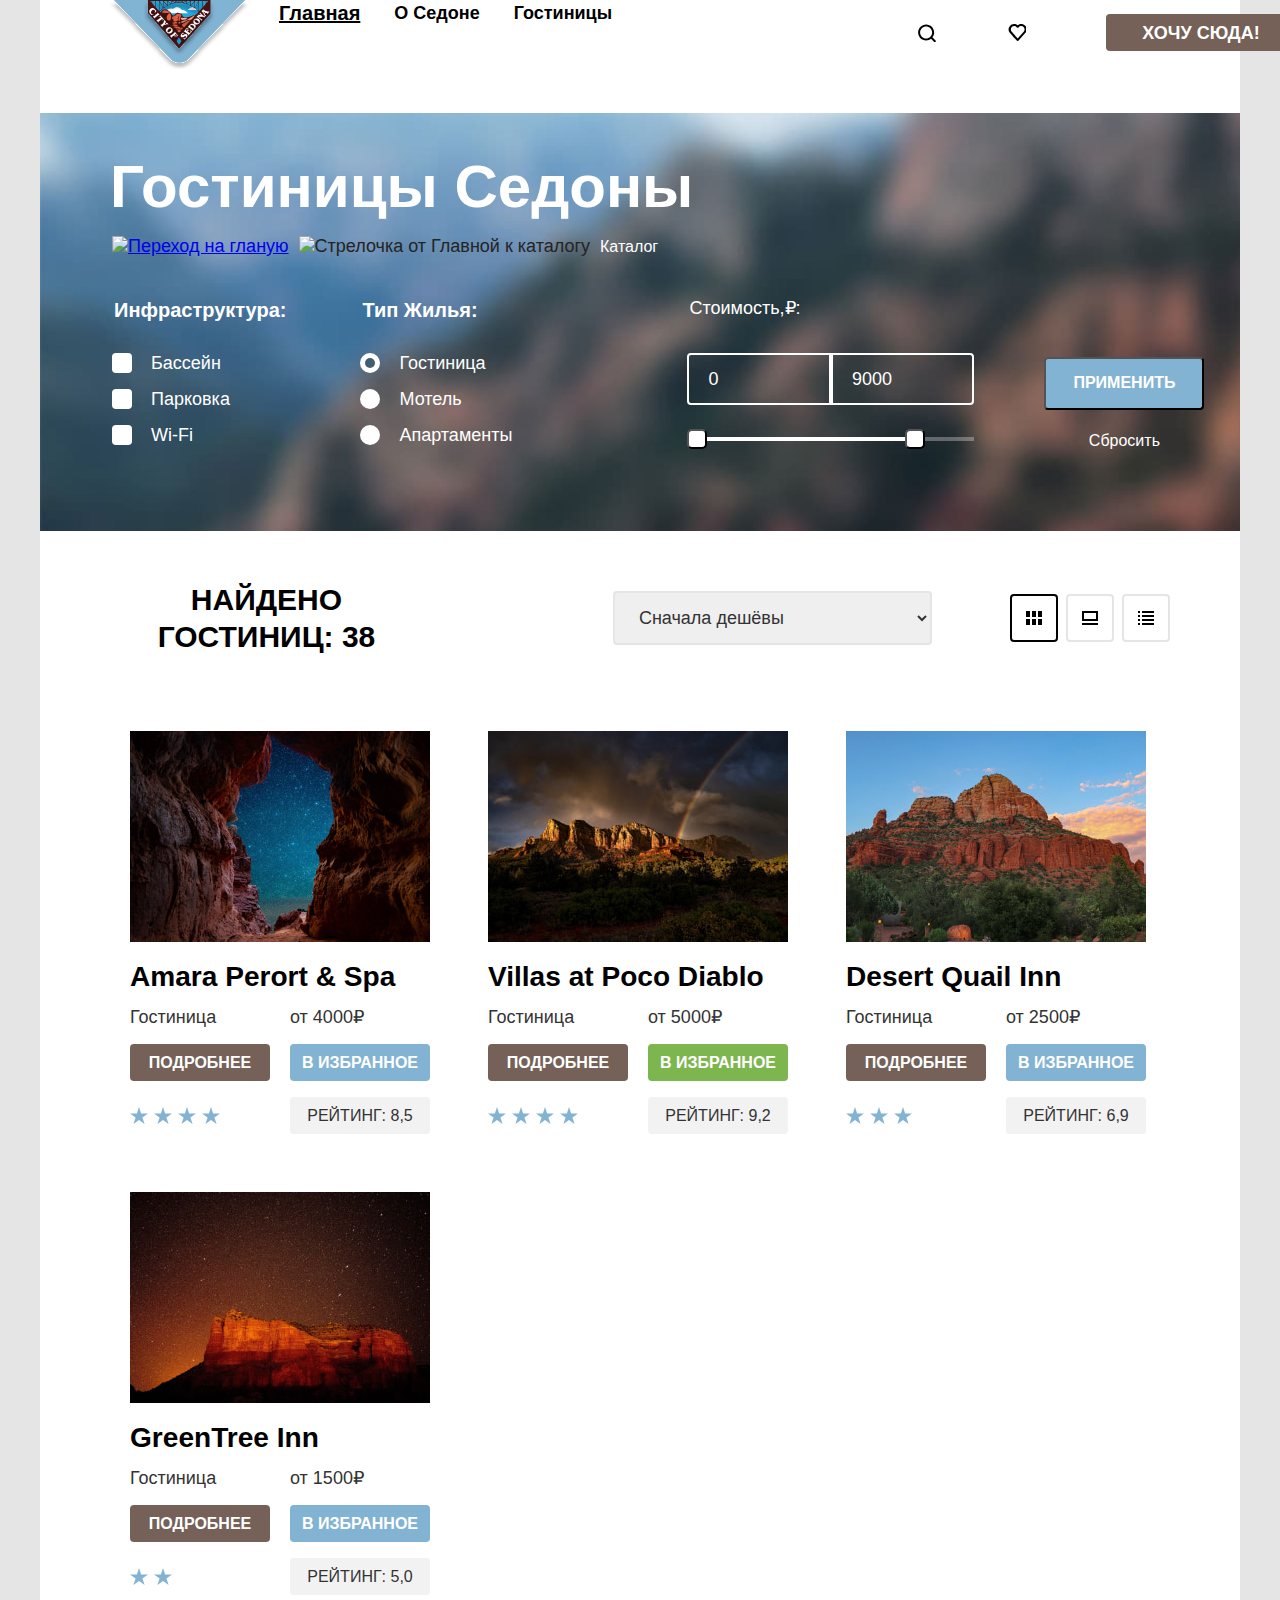
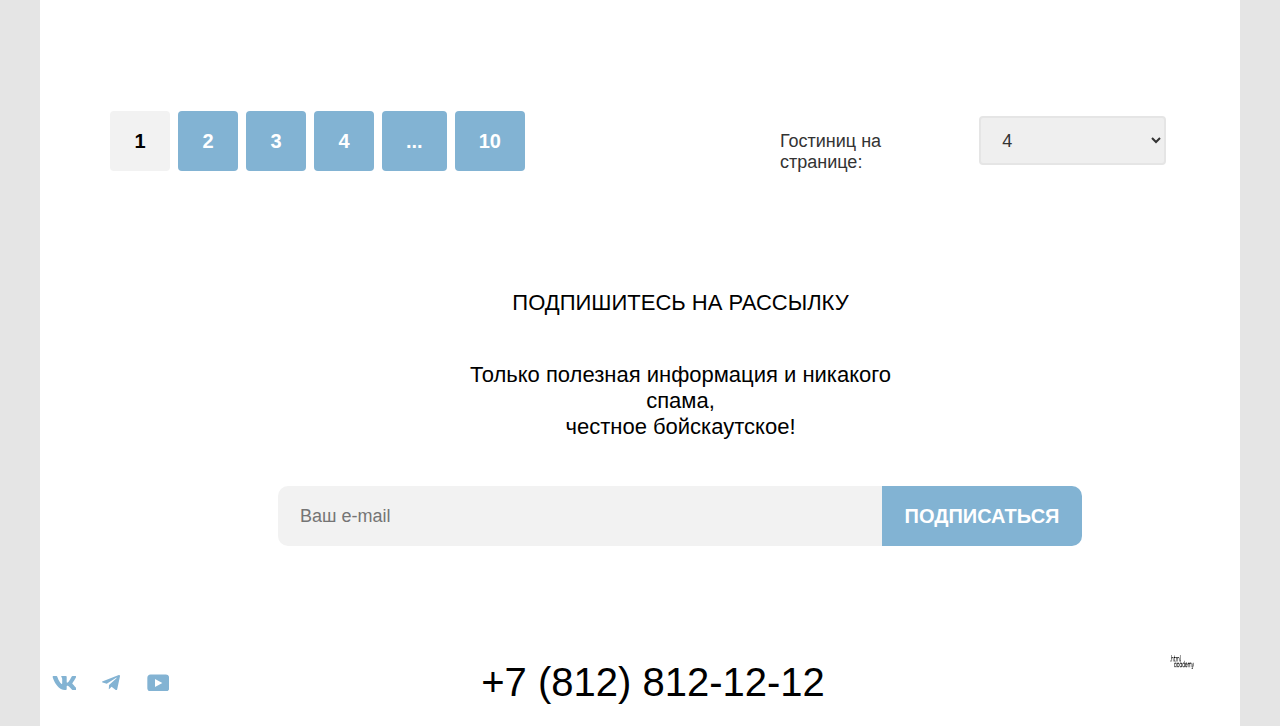
==== commit 05c3b4f0: "Добавляет опять кучу всего" ====
--- a/catalog.html
+++ b/catalog.html
@@ -6,54 +6,56 @@
      <link rel = "stylesheet" href="styles/styles.css">
   </head>
   <body class = "wrapper" >
-    <main class = "main-inner">
     <header class = "navigation-header">
       <nav class = "navigation">
         <a class = "navigation-logo" href = "index.html">
-          <img class = "page-header-logo" alt = "Логотип Седона" src = "images/header/logo.svg" width = "139" height = "70">
+          <img class = "page-header-logo" alt = "Логотип Седона" src = "images/header/logo.svg" aria-hidden="true" focusable = "false" width = "139" height = "70" viewBox = "0 0 139 70">
         </a>
         <ul class="navigation-list reset-list">
           <li class = "navigation-item">
-            <a class = "navigation-link-current" href = "#">
+            <a class = "navigation-link current" href = "index.html">
               Главная
+            </a>
+          </li>
+          <li class = "navigation-item">
+            <a class = "navigation-link" href = "about.html">
+              О Седоне
             </a>
           </li>
           <li class = "navigation-item">
             <a class = "navigation-link" href = "#">
-              О Седоне
-            </a>
-          </li>
-          <li class = "navigation-item">
-            <a class = "navigation-link" href = "catalog.html">
               Гостиницы
             </a>
           </li>
         </ul>
         <ul class="navigation-user reset-list">
-          <li class = "navigation-item">
-            <a class = "navigation-link" href = "#">
-              <span >
-                <img class = "icon" src="images/header/search.svg" alt="Поиск" width = "18" height = "18">
+          <li class = "navigation-item-user">
+            <a class = "navigation-link-user" href = "#">
                 <span class = "visually-hidden">Поиск</span>
-              </span>
+                <svg class = "navigation-icon" src="images/header/search.svg" aria-hidden="true" focusable = "false" width = "18" height = "18" viewBox = "0 0 18 18" xmlns="http://www.w3.org/2000/svg">
+                    <path d="m18.159 17.05-3.711-3.7c1.003-1.3 1.705-3 1.705-4.9 0-4.4-3.61-8-8.023-8C3.718.45.107 4.15.107 8.55c0 4.4 3.61 8 8.023 8 1.805 0 3.51-.6 4.914-1.7l3.71
+                     3.7 1.404-1.5ZM8.13 14.55c-3.31 0-6.017-2.7-6.017-6s2.708-6 6.017-6c3.31 0 6.017 2.7 6.017 6s-2.707 6-6.017 6Z"/> 
+                </svg>
             </a>
           </li>
-          <li class = "navigation-item">
-            <a class = "navigation-link" href = "#">
-              <span >
-                <img class = "icon" src="images/header/favorite.svg" alt="Избранное" width = "18" height = "17">
+          <li class = "navigation-item-user">
+            <a class = "navigation-link-user" href = "#">
                 <span class = "visually-hidden">Избранное</span>
-              </span>
+                <svg class = "navigation-icon" src="images/header/favorite.svg" aria-hidden="true" focusable = "false" alt="Избранное" width = "18" height = "17" viewBox = "0 0 18 17" xmlns="http://www.w3.org/2000/svg">
+                <path d="M9.58 17c-.3 0-.6-.1-.8-.4-5.42-6.1-6.72-7.5-7.03-7.9A5.4 5.4 0 0 1 6.16 0c1.31 0 2.51.5 3.52 1.3a5.47 5.47 0 0 1 9.03 4.1c0 1.3-.5 2.5-1.31
+                 3.4l-7.02 7.9c-.2.2-.4.3-.8.3ZM3.56 7.5c.3.4 3.51 4 6.12 6.9l6.21-7c.5-.5.7-1.2.7-2 0-1.8-1.5-3.3-3.3-3.3-1 0-2 .5-2.71
+                  1.3-.3.3-.6.4-.9.4-.3 0-.6-.2-.8-.4a3.7 3.7 0 0 0-2.71-1.3c-1.8 0-3.31 1.5-3.31 3.3-.1.9.3 1.6.7 2.1-.1 0-.1 0 0 0Z"></svg>
             </a>
           </li>
           <li class = "navigation-item">
             <a class = "navigation-link want" href = "#"> 
               Хочу сюда!
             </a>
-          </li>
+            </li>
         </ul>
       </nav> 
     </header>
+    <main class = "main-inner">
     <header class = "inner-header">
         <div class = "wrapper-breadcrumbs">
         <h1 class = "inner-header-title">
@@ -62,12 +64,12 @@
         <ul class = "breadcrumbs">
             <li class = "breadcrumbs-item">
                 <a  href = "index.html">
-                    <img class = "icon" src="images/cataloge/union.svg" alt="Переход на гланую" width = "12" height = "12">
+                    <img class = "icon" src="images/cataloge/union.svg" aria-hidden="true" focusable = "false" alt="Переход на гланую" width = "12" height = "12" viewBox = "0 0 12 12">
                     <span class = "visually-hidden">Главная</span>
                 </a>
             </li>
             <li class = "breadcrumbs-item">
-                <img class = "icon" alt = "Стрелочка от Главной к каталогу" src = "images/cataloge/vector.svg" width = "5" height = "8">
+                <img class = "icon" alt = "Стрелочка от Главной к каталогу" src = "images/cataloge/vector.svg" aria-hidden="true" focusable = "false" width = "5" height = "8" viewBox = "0 0 5 8">
             </li>
             <li class = "breadcrumbs-item">
                 <a class = "breadcrumbs-link-current">
@@ -88,20 +90,29 @@
                     <ul class = "catalog-filter-list">
                         <li class = "catalog-filter-item">
                             <label  class = "control">
-                                <input class = "control-input" type = "checkbox" name = "Swimpool" value = "Бассейн" checked>
-                                    Бассейн
+                                <input class = "control-input visually-hidden" type = "checkbox" name = "Swimpool" value = "Бассейн" checked>
+                                    <span class = "control-mark"></span>
+                                    <span class = "control-label">
+                                        Бассейн
+                                    </span>
                             </label>
                         </li>
                         <li class = "catalog-filter-item">
                             <label  class = "control">
-                                <input class = "control-input" type = "checkbox" name = "Parking" value = "Парковка" checked>
+                                <input class = "control-input visually-hidden" type = "checkbox" name = "Parking" value = "Парковка" checked>
+                                <span class = "control-mark"></span>
+                                <span class = "control-label">
                                     Парковка
+                                </span>
                             </label >
                         </li>
                         <li class = "catalog-filter-item">
                             <label  class = "control">
-                                <input class = "control-input" type = "checkbox" name = "Wi-Fi" value = "Wi-fi">
-                                    Wi-Fi
+                                <input class = "control-input visually-hidden" type = "checkbox" name = "Wi-Fi" value = "Wi-fi">
+                                <span class = "control-mark"></span>
+                                <span class = "control-label">
+                                     Wi-Fi
+                                </span>
                             </label >
                         </li>
                     </ul>
@@ -113,23 +124,55 @@
                     <ul class = "catalog-filter-list">
                         <li class = "catalog-filter-item">
                             <label  class = "control">
-                                <input class = "control-input" type = "radio" name = "housing" value = "Гостиница" checked>
+                                <input class = "control-input visually-hidden" type = "radio" name = "housing" value = "Гостиница" checked>
+                                <span class = "control-mark-host"></span>
+                                <span class = "control-label">
                                     Гостиница
+                                </span>
                             </label >
                         </li>
                         <li class = "catalog-filter-item">
                             <label  class = "control">
-                                <input class = "control-input" type = "radio" name = "housing" value = "Мотель">
+                                <input class = "control-input visually-hidden" type = "radio" name = "housing" value = "Мотель">
+                                <span class = "control-mark-host"></span>
+                                <span class = "control-label">
                                     Мотель
+                                </span>
                             </label >
                         </li>
                         <li class = "catalog-filter-item">
                             <label  class = "control">
-                                <input class = "control-input" type = "radio" name = "housing" value = "Апартаменты">
+                                <input class = "control-input visually-hidden" type = "radio" name = "housing" value = "Апартаменты">
+                                <span class = "control-mark-host"></span>
+                                <span class = "control-label">
                                     Апартаменты
+                                </span>
                             </label >
                         </li>
                     </ul>
+                </fieldset>
+                <fieldset class="catalog-product-filters">
+                    <legend class catalog-filter-title>Стоимость,₽:</legend>
+                        <div class = "range">
+                            <div class="range-wrapper-inputs">
+                                <label class = "catalog-filter-label">
+                                    <input class = "range-input left" type = "number" value="0" name = "min-price">
+                                </label>
+                                <label class = "catalog-filter-label">
+                                    <input class = "range-input right" type = "number" value="9000" name = "max-price">
+                                </label>
+                            </div>
+                            <div class = "range-scale">
+                                <div class = "range-bar" style = "left:0px; width: 227px;">
+                                    <button type = "button" class = "range-toggle toggle-min">
+                                        <span class = "visually-hidden">Изменить минимальную цену</span>
+                                    </button>
+                                    <button type = "button" class = "range-toggle toggle-max">
+                                        <span class = "visually-hidden">Изменить максимальную цену</span>
+                                    </button>
+                                </div>
+                            </div>
+                        </div>
                 </fieldset>
             <div class = "catalog-filter-button">
                 <button class = "button-use" type = "submit">
@@ -159,27 +202,27 @@
                 </option>
             </select>
             <div class = "mode">
+            <a href = "#" class = "button-mode actual-button-mode">
+                <svg class = "icon" alt = "Показать карточки" src = "images/cataloge/table.svg" aria-hidden="true" focusable = "false" width = "16" height = "14" viewBox = "0 0 16 14" fill="none" xmlns="http://www.w3.org/2000/svg"><path d="M4 0H0v6h4V0ZM16 0h-4v6h4V0ZM10 0H6v6h4V0ZM4 8H0v6h4V8ZM16 8h-4v6h4V8ZM10 8H6v6h4V8Z" fill="#000"/></svg>
+                <span class = "visually-hidden">
+                    Показать карточки
+               </span>
+            </a>
             <a href = "#" class = "button-mode">
+                <svg class = "icon" alt = "Показать один на странице" src = "images/cataloge/one.svg" aria-hidden="true" focusable = "false" width = "16" height = "14" viewBox = "0 0 16 14" fill="none" xmlns="http://www.w3.org/2000/svg"><path d="M16 12H0v2h16v-2ZM14 2v6H2V2h12Zm2-2H0v10h16V0Z" fill="#000"/></svg>
+                <span class = "visually-hidden">
+                    Показать один на странице
+                </span>
+            </a>
+            <a href = "#" class = "button-mode">
+                <svg class = "icon" alt = "Показать список" src = "images/cataloge/list.svg" aria-hidden="true" focusable = "false" width = "16" height = "14" viewBox = "0 0 16 14" fill="none" xmlns="http://www.w3.org/2000/svg"><path d="M2 0H0v2h2V0ZM16 0H4v2h12V0ZM2 4H0v2h2V4ZM16 4H4v2h12V4ZM2 8H0v2h2V8ZM16 8H4v2h12V8ZM2 12H0v2h2v-2ZM16 12H4v2h12v-2Z" fill="#000"/></svg>
                 <span class = "visually-hidden">
                     Показать список
                 </span>
-                <img class = "icon" alt = "Показать список" src = "images/cataloge/list.svg" width = "48" height = "48">
-            </a>
-            <a href = "#" class = "button-mode">
-                <span class = "visually-hidden">
-                    Показать карточки
-                </span>
-                <img class = "icon" alt = "Показать карточки" src = "images/cataloge/table.svg" width = "48" height = "48">
-            </a>
-            <a href = "#" class = "button-mode last">
-                <span class = "visually-hidden">
-                    Показать один на странице
-                </span>
-                <img class = "icon" alt = "Показать один на странице" src = "images/cataloge/one.svg" width = "48" height = "48">
             </a>
             </div>
             </div>
-            <ul class = "product-list">
+            <ul class = "product-list reset-list">
                 <li class = "product-card">
                     <a class="product-card-image-hotel" href = "#">
                         <img class = "product-card-image" src = "images/cataloge/hotel-1.jpg" alt ="Фото гостиницы Amara Perort & Spa" width = "300" height = "211">
@@ -202,10 +245,10 @@
                         В избранное
                     </a>
                     <ul class = "top-ring">
-                        <li class="top-ring-title"><img class = "icon" alt = "Звезда рейтинга" src = "images/cataloge/star.svg" width = "18" height = "17"></li>
-                        <li class="top-ring-title"><img class = "icon" alt = "Звезда рейтинга" src = "images/cataloge/star.svg" width = "18" height = "17"></li>
-                        <li class="top-ring-title"><img class = "icon" alt = "Звезда рейтинга" src = "images/cataloge/star.svg" width = "18" height = "17"></li>
-                        <li class="top-ring-title"><img class = "icon" alt = "Звезда рейтинга" src = "images/cataloge/star.svg" width = "18" height = "17"></li>
+                        <li class="top-ring-title"><img class = "icon" alt = "Звезда рейтинга" src = "images/cataloge/star.svg" aria-hidden="true" focusable = "false" width = "18" height = "17" viewBox = "0 0 18 17"></li>
+                        <li class="top-ring-title"><img class = "icon" alt = "Звезда рейтинга" src = "images/cataloge/star.svg" aria-hidden="true" focusable = "false" width = "18" height = "17" viewBox = "0 0 18 17"></li>
+                        <li class="top-ring-title"><img class = "icon" alt = "Звезда рейтинга" src = "images/cataloge/star.svg" aria-hidden="true" focusable = "false" width = "18" height = "17" viewBox = "0 0 18 17"></li>
+                        <li class="top-ring-title"><img class = "icon" alt = "Звезда рейтинга" src = "images/cataloge/star.svg" aria-hidden="true" focusable = "false" width = "18" height = "17" viewBox = "0 0 18 17"></li>
                       </ul>
                     <p class = "top">Рейтинг: 8,5</p>
                 </li>
@@ -232,10 +275,10 @@
                         В избранное
                     </a>
                 <ul class = "top-ring">
-                  <li class="top-ring-title"><img class = "icon" alt = "Звезда рейтинга" src = "images/cataloge/star.svg" width = "18" height = "17"></li>
-                  <li class="top-ring-title"><img class = "icon" alt = "Звезда рейтинга" src = "images/cataloge/star.svg" width = "18" height = "17"></li>
-                  <li class="top-ring-title"><img class = "icon" alt = "Звезда рейтинга" src = "images/cataloge/star.svg" width = "18" height = "17"></li>
-                  <li class="top-ring-title"><img class = "icon" alt = "Звезда рейтинга" src = "images/cataloge/star.svg" width = "18" height = "17"></li>
+                  <li class="top-ring-title"><img class = "icon" alt = "Звезда рейтинга" src = "images/cataloge/star.svg" aria-hidden="true" focusable = "false" width = "18" height = "17" viewBox = "0 0 18 17"></li>
+                  <li class="top-ring-title"><img class = "icon" alt = "Звезда рейтинга" src = "images/cataloge/star.svg" aria-hidden="true" focusable = "false" width = "18" height = "17" viewBox = "0 0 18 17"></li>
+                  <li class="top-ring-title"><img class = "icon" alt = "Звезда рейтинга" src = "images/cataloge/star.svg" aria-hidden="true" focusable = "false" width = "18" height = "17" viewBox = "0 0 18 17"></li>
+                  <li class="top-ring-title"><img class = "icon" alt = "Звезда рейтинга" src = "images/cataloge/star.svg" aria-hidden="true" focusable = "false" width = "18" height = "17" viewBox = "0 0 18 17"></li>
                 </ul>
                     <p class = "top">Рейтинг: 9,2</p>
                 </li>
@@ -261,9 +304,9 @@
                         В избранное
                     </a>
                     <ul class = "top-ring">
-                        <li class="top-ring-title"><img class = "icon" alt = "Звезда рейтинга" src = "images/cataloge/star.svg" width = "18" height = "17"></li>
-                        <li class="top-ring-title"><img class = "icon" alt = "Звезда рейтинга" src = "images/cataloge/star.svg" width = "18" height = "17"></li>
-                        <li class="top-ring-title"><img class = "icon" alt = "Звезда рейтинга" src = "images/cataloge/star.svg" width = "18" height = "17"></li>
+                        <li class="top-ring-title"><img class = "icon" alt = "Звезда рейтинга" src = "images/cataloge/star.svg" aria-hidden="true" focusable = "false" width = "18" height = "17" viewBox = "0 0 18 17"></li>
+                        <li class="top-ring-title"><img class = "icon" alt = "Звезда рейтинга" src = "images/cataloge/star.svg" aria-hidden="true" focusable = "false" width = "18" height = "17" viewBox = "0 0 18 17"></li>
+                        <li class="top-ring-title"><img class = "icon" alt = "Звезда рейтинга" src = "images/cataloge/star.svg" aria-hidden="true" focusable = "false" width = "18" height = "17" viewBox = "0 0 18 17"></li>
                       </ul>
                     <p class = "top">Рейтинг: 6,9</p>                
                 </li>
@@ -289,8 +332,8 @@
                         В избранное
                     </a>
                     <ul class = "top-ring">
-                        <li class="top-ring-title"><img class = "icon" alt = "Звезда рейтинга" src = "images/cataloge/star.svg" width = "18" height = "17"></li>
-                        <li class="top-ring-title"><img class = "icon" alt = "Звезда рейтинга" src = "images/cataloge/star.svg" width = "18" height = "17"></li>
+                        <li class="top-ring-title"><img class = "icon" alt = "Звезда рейтинга" src = "images/cataloge/star.svg" aria-hidden="true" focusable = "false" width = "18" height = "17" viewBox = "0 0 18 17"></li>
+                        <li class="top-ring-title"><img class = "icon" alt = "Звезда рейтинга" src = "images/cataloge/star.svg" aria-hidden="true" focusable = "false" width = "18" height = "17" viewBox = "0 0 18 17"></li>
                       </ul>
                     <p class = "top">Рейтинг: 5,0</p>
                 </li>
@@ -346,58 +389,59 @@
         </section>        
     </main>    
     <footer class = "aside-footer">
-        <h3>
+        <h2 class = "visually-hidden">Подписка</h2>
+        <p class = "subscription-title-footer">
           Подпишитесь на рассылку
-        </h3>
-        <p>
+        </p>
+        <p class = "subscription-subtitle-footer">
           Только полезная информация и никакого спама,<br>
            честное бойскаутское!
         </p>
-        <form class = "follow-form" action="https://htmlacademy.ru/study" method="post">
-          <label>
-            <span class= "visually-hidden">Введите e-mail</span>
-          </label>
-            <input type="email" placeholder="Ваш e-mail"  name="username" class = "mail-follow">
-          <button class = "submit-follow" type = "submit" value="Подписаться на рассылку">
+        <form class = "follow-form" action="https://htmlacademy.ru" method="post">
+            <input type="email" placeholder="Ваш e-mail"  name="newsletter-email" class = "field" required>
+            <button class = "button submit-follow button-type-2" type = "submit" value="Подписаться на рассылку">
             Подписаться
           </button>
         </form>
       </footer>
       <footer class = "page-footer">
         <section class = "footer-social">
-          <h2 >
+          <h2 class = "visually-hidden">Социальные сети</h2>
+          <ul class = "footer-social-list reset-list">
+            <li class = "footer-social-item">
             <a class = "social-link" href = "https://vk.com/htmlacademy">
-              <img class = "icon" src="images/footer/vk.svg" alt="Лого вконтакте" width = "21" height = "14">
+             <svg class = "social-icon" src="images/footer/vk.svg" aria-hidden="true" focusable = "false" alt="Лого вконтакте" width = "24" height = "14" viewBox = "0 0 24 14" fill="none" xmlns="http://www.w3.org/2000/svg"><path fill-rule="evenodd" clip-rule="evenodd" d="M24.12.95c.16-.55 0-.95-.8-.95H20.7c-.67 0-.98.35-1.15.73 0 0-1.33 3.2-3.22 5.27-.61.6-.9.8-1.23.8-.16 0-.41-.2-.41-.74V.95c0-.66-.19-.95-.74-.95H9.82c-.42 0-.67.3-.67.6 0 .61.95.76 1.04 2.5v3.8c0 .84-.15.99-.48.99-.9 0-3.06-3.21-4.34-6.89-.25-.71-.5-1-1.18-1H1.57c-.75 0-.9.35-.9.73 0 .68.89 4.07 4.14 8.55 2.17 3.06 5.23 4.72 8 4.72 1.68 0 1.88-.37 1.88-1v-2.32c0-.73.16-.88.7-.88.38 0 1.05.2 2.6 1.67 1.79 1.75 2.08 2.53 3.08 2.53h2.63c.75 0 1.12-.37.9-1.1-.23-.72-1.08-1.77-2.2-3.02-.62-.7-1.54-1.47-1.82-1.86-.39-.49-.28-.7 0-1.14 0 0 3.2-4.43 3.54-5.93Z"/></svg>
               <span class="visually-hidden">vk</span>
             </a>
-          </h2>
+            </li>
+            <li class = "footer-social-item">
+            <a class = "social-link" href = "https://t.me/htmlacademy">
+              <svg class = "social-icon" src="images/footer/tg.svg" aria-hidden="true" focusable = "false" alt="Лого телеграма" width = "18" height = "16" viewBox = "0 0 18 16"fill="none" xmlns="http://www.w3.org/2000/svg">
+                <path d="M16.785 0.0992597L0.840489 6.24776C-0.247661 6.68481 -0.241365 7.29184 0.640845 7.56253L4.73445 8.83953L14.2058 2.8637C14.6537 2.59121 15.0629 2.7378 14.7265 3.03636L7.05283 9.96185H7.05103L7.05283 9.96275L6.77045 14.1823C7.18413 14.1823 7.36669 13.9925 7.59871 13.7686L9.58705 11.8351L13.7229 14.89C14.4855 15.31 15.0332 15.0941 15.2229 14.1841L17.9379 1.38885C18.2158 0.274623 17.5126 -0.229883 16.785 0.0992597Z"/>
+                </svg>
+              <span class="visually-hidden">telegram</span>
+            </a>
+            </li>
+            <li class="footer-social-item">
+            <a class = "social-link" href = "https://www.youtube.com/user/htmlacademyru">
+              <svg class = "social-icon" src="images/footer/youtube.svg" aria-hidden="true" focusable = "false" alt="Лого ютюба" width = "22" height = "17" viewBox = "0 0 22 17"fill="none" xmlns="http://www.w3.org/2000/svg"><path d="M18.94.5H3.51C1.65.5.33 2.1.33 3.9V14c0 1.9 1.32 3.5 3.18 3.5h15.65c1.64 0 3.17-1.6 3.17-3.4V3.9C22.11 2.1 20.8.5 18.94.5ZM7.99 13.04V4.96L15.33 9l-7.34 4.04Z"/></svg>
+              <span class="visually-hidden">youtube</span>
+            </a>
+            </li>
+          </ul>
+        </section>
+        <section class = "footer-contacts">
           <h2>
-            <a class = "social-link" href = "https://t.me/htmlacademy">
-              <img class = "icon" src="images/footer/tg.svg" alt="Лого телеграма" width = "18" height = "16">
-              <span class="visually-hidden">telegram</span>
-            </a>
-          </h2>
-          <h2>
-            <a class = "social-link" href = "https://www.youtube.com/user/htmlacademyru">
-              <img class = "icon" src="images/footer/youtube.svg" alt="Лого ютюба" width = "22" height = "17">
-              <span class="visually-hidden">youtube</span>
+            <a class = "phone contacts-info" href = "tel:+78128121212">
+              +7 (812) 812-12-12
             </a>
           </h2>
         </section>
         <section class = "footer-contacts">
-          <h2>
-            <a class = "phone" href = "tel:+78128121212">
-              +7 (812) 812-12-12
-            </a>
-          </h2>
-        </section>
-        <section class = "footer-contacts">
-          <h2>
             <a class = "contacts-link" href = "https://htmlacademy.ru/">
-              <img class = "icon" src="images/footer/HTML-Academy.svg" alt="Лого html academy" width = "115" height = "33">
+                 <svg class = "contacts-info" src="images/footer/html-academy.svg" aria-hidden="true" focusable = "false" alt="Лого html academy" width = "115" height = "33" viewBox = "0 0 115 33" fill="none" xmlns="http://www.w3.org/2000/svg"><path d="M0 12.9v2.6h2.5v-2.6H0ZM11.6 4.5c-1.6 0-2.8.7-3.6 1.7h-.1V0h-2v15.5h2v-5.3c0-2.1 1.3-3.6 3.3-3.6 1.8 0 2.9 1.4 2.9 3.2v5.7h2V9.4c.1-3-1.8-4.9-4.5-4.9ZM26.6 4.8h-4.8V1.1h-2v3.8h-1.9v2h1.9v6c0 1.7 1 2.7 2.7 2.7h4.1v-2h-3.7c-.7 0-1.1-.4-1.1-1.1V6.8h4.8v-2ZM41.1 4.6c-1.6 0-2.9.8-3.5 2.1h-.1a3.7 3.7 0 0 0-3.4-2.1c-1.4 0-2.5.8-3.1 1.8h-.1V4.8H29v10.6h2V10c0-2 1-3.5 2.6-3.5 1.5 0 2.4 1 2.4 2.6v6.3h2V9.8c0-2.4 1.4-3.3 2.6-3.3 1.5 0 2.4 1 2.4 2.6v6.3h2V8.9c.1-2.5-1.4-4.3-3.9-4.3ZM47.8 12.7c0 1.7 1 2.7 2.8 2.7h2v-2h-1.7c-.7 0-1.1-.4-1.1-1.1V0h-2v12.7ZM28.9 19.7a4.9 4.9 0 0 0-3.9-1.8c-3.1 0-5.4 2.3-5.4 5.6s2.3 5.6 5.4 5.6c1.8 0 3-.8 3.8-1.9h.1v1.6h2V18.2h-2v1.5Zm-3.6 7.4a3.5 3.5 0 0 1-3.6-3.6c0-2 1.4-3.6 3.6-3.6s3.6 1.6 3.6 3.6c0 1.9-1.4 3.6-3.6 3.6ZM44.2 22c-.5-2.4-2.6-4.1-5.4-4.1a5.4 5.4 0 0 0-5.6 5.6c0 3.1 2.2 5.6 5.6 5.6 2.8 0 4.9-1.8 5.4-4.2h-2.1a3.4 3.4 0 0 1-3.3 2.3 3.5 3.5 0 0 1-3.6-3.6c0-2 1.4-3.6 3.6-3.6 1.6 0 2.8 1 3.3 2.2h2.1V22ZM55.1 19.7a4.9 4.9 0 0 0-3.9-1.8c-3.1 0-5.4 2.3-5.4 5.6s2.3 5.6 5.4 5.6c1.8 0 3-.8 3.8-1.9h.1v1.6h2V18.2h-2v1.5Zm-3.6 7.4a3.5 3.5 0 0 1-3.6-3.6c0-2 1.4-3.6 3.6-3.6s3.6 1.6 3.6 3.6c0 1.9-1.5 3.6-3.6 3.6ZM68.7 19.8a5 5 0 0 0-3.9-1.9c-3.1 0-5.4 2.3-5.4 5.6s2.2 5.6 5.4 5.6c1.7 0 3-.8 3.8-1.8h.1v1.5h2V13.4h-2v6.4Zm-3.6 7.3a3.5 3.5 0 0 1-3.6-3.6c0-2 1.4-3.6 3.6-3.6s3.6 1.6 3.6 3.6c-.1 2-1.5 3.6-3.6 3.6ZM78.3 17.9a5.4 5.4 0 0 0-5.5 5.6c0 3 2.1 5.6 5.5 5.6 2.5 0 4.5-1.3 5.2-3.6h-2.1c-.5 1-1.6 1.6-3 1.6-1.9 0-3.3-1.3-3.4-2.9h8.8c.2-3.6-2-6.3-5.5-6.3Zm0 1.9c1.7 0 3 1 3.3 2.6h-6.5a3.2 3.2 0 0 1 3.2-2.6ZM98.2 17.9a4 4 0 0 0-3.6 2h-.1c-.6-1.2-1.8-2-3.4-2-1.4 0-2.5.7-3.1 1.8v-1.5h-1.9v10.6h2v-5.4c0-2 1-3.4 2.6-3.5 1.5 0 2.4 1 2.4 2.6v6.3h2v-5.6c0-2.4 1.4-3.3 2.6-3.3 1.5 0 2.4 1 2.4 2.6v6.3h2v-6.5c.1-2.6-1.4-4.4-3.9-4.4ZM109.4 27l-3.6-8.9h-2.2l4.8 11.6c-.3.9-.7 1.2-1.7 1.2h-2.5v2h2.5c1.8 0 2.8-.8 3.5-2.6l4.7-12.2h-2.1l-3.4 8.9Z"/></svg> 
               <span class="visually-hidden">Ссылка на .html academy</span>
             </a>
-          </h2>
         </section>
       </footer>
     </body>
--- a/styles/styles.css
+++ b/styles/styles.css
@@ -31,13 +31,12 @@
 
 body {
     margin: 0;
-    display: flex;
     flex-direction: column;
     min-height: 100%;
     font-family: "PT Sans", sans-serif;
     font-size: 18px;
     font-weight: 400;
-    background-color: #ffffff;
+    background-color: #E5E5E5;
     color: #242424;
 }
 
@@ -45,41 +44,75 @@
     background-color: #ffffff;
     color: #000000;
 }
-
+.navigation-header {
+    min-height: 65px;
+}
+.navigation-logo {
+    min-width: 139px;
+}
 .navigation {
     display: flex;
-    justify-content: space-between;
+   /* width: 1060px;*/
+   margin: 0 auto;
+   padding: 0 70px 0 70px;
+   background-color: #ffffff;
 }
 
 .navigation-link {
+    /*font-size: 20px; */
+    position: relative;
+    padding: 20px 0 20px 0;
     line-height: 26px;
     font-weight: 700;
-    font-size: 20px;
+    text-align: center;
     color: #000000;
+    background-color: #ffffff;
+    text-decoration: none;
+    text-transform: capitalize;
+}
+.navigation-link-user {
+    position: relative;
+    line-height: 26px;
+    font-weight: 700;
     text-align: center;
+    color: #000000;
     background-color: #ffffff;
     text-decoration: none;
     text-transform: capitalize;
+    width: 18px;
+    height: 18px;
+    margin: 0;
+    padding: 0;
 }
 
 .navigation-link.want {
+    display: block;
     color: #ffffff;
     background-color: #756157;
-    width: 160px;
-    height: 37px;
+    min-width: 160px;
     border-radius: 4px;
     line-height: 20px;
     padding: 9px 15px 8px 15px;
-}
-
-.navigation-item {
+    text-transform: uppercase;
+    margin: 14px 0 14px 20px;
+}
+
+.navigation-link.want:focus {
+    background-color: #615048;
+}
+
+
+.navigation-item-user {
+    position: relative;
+ min-height: 65px;
+ min-width: 66px;
+ padding: 24px 12px 24px 12px;
+}
+.navigation-item:not(:last-child) {
+    margin: 0 34px 0 0;
     display: inline-block;
-    margin-right: 34px;
-    margin-top: 20px;
-    margin-bottom: 19px;
-}
-
-.navigation-link-current {
+}
+.navigation-link.current {
     line-height: 26px;
     font-weight: 700;
     font-size: 20px;
@@ -169,13 +202,20 @@
     text-align: center;    
 }
 
-.advantages-icon {
-    margin-top: 80px;
-    margin-bottom: 0;
-    padding-bottom: 30px;
-    margin-left: 161px;
-    margin-right: 161px;
-    text-align: center;
+.social-icon {
+    fill: #83B3D3; 
+}
+
+.social-icon:hover {
+    fill: #68A2CA;
+}
+
+.social-icon:focus {
+    fill: #68A2CA;
+}
+
+.social-icon:active {
+    fill: rgba(104, 162, 202, 0.3);
 }
 
 .advantages-subtitle {
@@ -222,8 +262,12 @@
 .more {
      text-align: center;
 }
-
-.more h3 {
+.interesting-more {
+    padding-bottom: 93px;
+    text-align: center;
+}
+
+.interesting-more h3 {
     line-height: 36px;
     font-weight: 700;
     font-size: 30px;
@@ -237,7 +281,7 @@
     padding-bottom: 29px;
 }
 
-.more p {
+.interesting-more p {
     line-height: 26px;
     font-weight: 400;
     font-size: 22px;
@@ -250,6 +294,50 @@
     padding-bottom: 56px;
 }
 
+.mode {
+    display: flex;
+}
+/*.icon {
+    fill: #000000;
+    position: relative;
+    left: 0;
+    right: 0;
+    top: 0;
+    bottom: 0;
+    margin: auto; 
+}*/
+.button-mode {
+    display: flex;
+    align-items: center;
+    justify-content: center;
+    border: 2px solid #E5E5E5;
+    border-radius: 4px; 
+    width: 44px;
+    height: 44px;
+    margin-right: 8px;
+}
+
+.actual-button-mode {
+    border: 2px solid #000000;    
+}
+
+.button-mode:hover {
+    border: 2px solid #000000;     
+}
+
+.button-mode:focus {
+    border: 2px solid #68A2CA;   
+    outline: none;   
+}
+
+.button-mode:active {
+    border: 2px solid #000000; 
+}
+
+.button-mode:last-child {
+    margin: 0;
+}
+
 .button-more {
     background-color: #756157;
     text-align: center;  
@@ -264,7 +352,7 @@
     margin-top: 0px;
     margin-left: 313px;
     margin-right: 313px;
-    margin-bottom: 93px;
+    padding-bottom: 93px;
     padding-top: 12px;
     padding-bottom: 12px;
     padding-right: 15px;
@@ -310,12 +398,85 @@
 }
 
 .control {
+    display: block;
+    position: relative;
+    padding-left: 39px; 
+}
+
+.control-mark-host {
+    position: absolute;
+    width: 20px;
+    height: 20px;
+    background-color: #ffffff;
+    border-radius: 50%;
+    top: 0;
+    left: 0;    
+}
+
+.control-mark-host:hover {
+    background-color: rgba(255, 255, 255, 0.6);
+}
+
+.control-mark-host:focus {
+    background-color: rgba(255, 255, 255, 0.6);
+    border: 3px solid #83B3D3;
+}
+
+.control-mark-host:active {
+    background-color: rgba(255, 255, 255, 0.3);
+}
+
+.control-input[type="radio"]:checked + .control-mark-host::after {
+    position: absolute;
+    width: 10px; 
+    height: 10px;
+    background: #3F5E72;
+    border-radius: 50%;
+    content: "";
+    cursor: pointer;
+    top: 5px;
+    left: 5px;
+}
+
+.control-mark {
+    position: absolute;
+    width: 20px;
+    height: 20px;
+    background-color: #ffffff;
+    border-radius: 4px;
+    top: 0;
+    left: 0;
+}
+
+.control-mark:hover {
+    background-color: rgba(255, 255, 255, 0.6);
+}
+
+.control-mark:focus {
+    background-color: rgba(255, 255, 255, 0.6);
+    border: 3px solid #83B3D3;
+}
+
+.control-mark:active {
+    background-color: rgba(255, 255, 255, 0.3);
+}
+
+.control-label {
     line-height: 21px;
     font-weight: 400;
     font-size: 18px;
     color: #ffffff;
     text-align: center;
-    text-decoration: none;    
+    text-decoration: none;
+}
+
+.control-input[type="checkbox"]:checked + .control-mark {
+    position: absolute;
+    content: "";
+    background-image: url("../images/cataloge/checkmark.svg");   
+    background-repeat: no-repeat;   
+    background-position: center; 
+    cursor: pointer;
 }
 
 .find-hotel {
@@ -328,25 +489,19 @@
     margin:0 190px 0 0;
 }
 
-.button-mode {
-    min-width: 48px;
-    min-height: 48px;
-    border-radius: 4px;
-    margin: 4px;
-}
-
-.button-mode.last {
-    margin: 0;
-}
-
 .select-control {
+    background-image: url("../images/cataloge/arrow-for-catalog-form.svg");
+    background-repeat: no-repeat;
+    background-size: 12px 7px;
+    background-position: center right 21px;
     font-weight: 400;
     font-size: 18px;
     line-height: 21px;
     color: #333333;
+    border: 2px solid #E5E5E5;
     border-radius: 4px;
     min-width: 290px;
-    padding: 14px 97px 14px 20px;
+    padding: 14px 130px 14px 20px;
     margin-right: 78px;
 }
 
@@ -400,7 +555,6 @@
 .product-card-button.more {
     background-color: #756157;
     text-align: center;  
-    line-height: 20px;
     font-weight: 700;
     font-size: 16px;
     color: #ffffff;
@@ -418,8 +572,9 @@
     justify-content: space-between;
     width: 1056px;
     margin-right: 0;
-    margin: 0 0 25px 0;
-    padding: 0;
+    margin: 0 ;
+    padding-bottom: 25px;
+
 }
 
 .padination {
@@ -431,7 +586,6 @@
 .product-card-button.favorites {
     background-color: #82B3D3;
     text-align: center;  
-    line-height: 20px;
     font-weight: 700;
     font-size: 16px;
     color: #ffffff;
@@ -478,15 +632,13 @@
 }
 
 .catalog-products  {
-    margin: 50px 70px 25px 70px;
+    background-color: #ffffff;
+    margin: 50px 70px 0px 70px;
 }
 
 .product-list {
     display: grid;
     grid-template-columns: repeat(3, 340px);
-    list-style-type: 0;
-    margin: 0;
-    padding: 0;
     gap: 18px;
     margin-bottom: 96px;
 }
@@ -526,14 +678,18 @@
 }
 
 .select-pages {
+    background-image: url("../images/cataloge/arrow-for-catalog-form.svg");
+    background-repeat: no-repeat;
+    background-size: 12px 7px;
+    background-position: center right 21px;
+    border: 2px solid #E5E5E5;
     font-weight: 400;
     font-size: 18px;
     line-height: 21px;
     color: #333333;
-    padding: 12px 90px 12px 20px;
     margin: 5px auto 0 0;
     border-radius: 4px;
-    padding: 0 40px 0 17px;
+    padding: 0 131px 0 17px;
     min-width: 160px;
     height: 49px;
 }
@@ -546,15 +702,6 @@
     line-height: 21px;
     color: #333333;
     margin: 20px 51px 17px 0;
-}
-
-.aside-footer {
-    background-color: #ffffff;
-    text-align: center;  
-    color:#000000; 
-    text-decoration: none;     
-    padding-top: 94px;
-    padding-bottom: 94px;
 }
 
 .aside-footer.background-footer {
@@ -589,43 +736,34 @@
     margin-bottom: 0;
 }
 
-.submit-follow {
-    background-color: #82B3D3;
-    text-align: center;  
-    line-height: 36px;
-    font-weight: 700;
-    font-size: 20px;
-    color: #ffffff;
-    text-decoration: none;
-    border-radius:0 10px 10px 0;    
-    min-width: 200px;
-}
-
-.mail-follow {
-    background-color: #F2F2F2;
-    line-height: 21px;
-    font-weight: 400;
-    font-size: 18px;
-    color: #000000;
-    text-decoration: none;
-    border-radius:10px 0px 0px 10px;   
-    min-width: 600px;
-}
-
 .page-footer {
     display: flex;
     justify-content: space-between;
+    background-color: #ffffff;
 }
 
 .phone {
     line-height: 40px;
     font-weight: 400;
     font-size: 40px;
+    background-color: #ffffff;
+    text-decoration: none;
+    text-transform: uppercase; 
     color: #000000;
-    background-color: #ffffff;
-    text-decoration: none;
-    text-transform: uppercase; 
-}
+}
+
+.contacts-info:hover {
+    color: #756157
+}
+
+.contacts-info:focus {
+    color: #756157
+}
+
+.contacts-info:active {
+    color: rgba(117, 97, 87, 0.3);
+}
+
 
 .inner-header {
     background-image: url("../images/cataloge/background-cataloge.jpg");
@@ -637,25 +775,23 @@
 }
 
 .main-inner {
+    background-color: #ffffff;
     margin: 0 auto;
 }
 
-.navigation {
-    display: flex;
-    margin: 0;
-    padding: 0;
-}
-
 .navigation-list {
-    max-width: 490px;
+    min-width: 390px;
     display: flex;
     flex-wrap: wrap;
+    justify-content: start;
+    margin: 0 237px 0 30px
 
 }
 
 .navigation-user {
-    max-width: 300px;
-    margin-left: auto;
+    display: flex;
+    justify-content: start;
+    min-width: 264px;
 }
 
 .head-container {
@@ -703,8 +839,21 @@
 }
 
 .social-link {
-    display: inline-block;
-    padding-right: 27px;
+    display: flex;
+    align-items: center;
+    justify-content: center;
+    width: 47px;
+    height: 40px;
+}
+
+.contacts-link {
+    display: block;
+    background-size: 24px 14px;
+    background-repeat: no-repeat;
+    background-position: center;
+    height: 44px;
+    position: relative;
+    background-image: url("../images/footer/HTML-Academy.svg");
 }
 
 .photo {
@@ -715,6 +864,14 @@
 .footer-social {
     display: flex;
     justify-content: center;
+
+}
+
+.footer-social-list {
+    display: flex;
+    flex-wrap: wrap;
+    justify-content: space-between;
+    align-items: center;
 }
 
 .logo-welcome {
@@ -728,12 +885,6 @@
 
 .sedona {
     padding-bottom: 83px;
-}
-
-.page-header-logo {
-    width: 139px;
-    margin-left: 70px;
-    margin-right: 30px;
 }
 
 .breadcrumbs {
@@ -747,7 +898,6 @@
     margin-right: 1017px;
     margin-left: 72px;
     margin-top: 0;
-    margin-bottom: 0;
     padding-right: 10px;
     margin-bottom: 40px;
 }
@@ -771,7 +921,7 @@
     display: flex;
     justify-content: space-between;
     align-items: center;
-    min-width: 1100px;
+    min-width: 1057px;
     margin: 0px 0px 56px 0px;
 }
 
@@ -826,6 +976,7 @@
     min-width: 160px;
     padding: 14px 15px 15px 15px;
     margin-bottom: 20px;
+    cursor: pointer;
 }
 
 .button-reset {
@@ -837,10 +988,216 @@
     font-size: 16px;
     color: #ffffff;
     text-decoration: none;
-}
-
-.mode {
+    cursor: pointer;
+}
+
+.navigation-icon {
+    position: absolute;
+    top: 0;
+    right: 0;
+    bottom: 0;
+    left: 0;
+    fill: #000000;
+}
+.catalog-product-filters {
+    width: 287px;
+    margin: 0 70px 0 105px;
+    padding: 0;
+    border: 0;
+    color: #ffffff;
+}
+
+.range-scale {
+    position: relative;
+    height: 4px;
+    background-color: rgba(255, 255, 255, 0.3);
+}
+
+.range-bar {
+    position: absolute;
+    height: 4px;
+    background-color: #ffffff;
+}
+
+.range-toggle {
+    position: absolute;
+    width: 20px;
+    height: 20px;
+    background: #ffffff;
+    border-radius: 5px;
+    cursor: pointer;
+}
+
+.range-toggle:hover {
+    /*тени*/
+}
+
+.range-toggle:focus {
+    border: 3px solid #83B3D3;
+    /*тени*/
+}
+
+.range-toggle:active {
+    border: 2px solid #83B3D3;
+    /*тени*/
+}
+
+.toggle-min {
+    top: -8px;
+    left: 0px;
+}
+
+.toggle-max {
+    top: -8px;
+    right: -11px
+}
+
+.range-wrapper-inputs {
+    display: flex;
+    justify-content: center;
+    margin-bottom: 32px;
+    margin-top: 34px;
+}
+
+.range-input {
+    width: 100%;
+    box-sizing: border-box;
+    padding: 14px 14px 13px 19px;
+    font: inherit;
+    background-color: transparent;
+    border: 2px solid #ffffff;
+    color: #ffffff;
+    font-size: 18px;
+    line-height: 21px;
+    appearance: textfield;
+}
+
+.range-input:hover {
+    /*Узнать как*/
+}
+
+.range-input:focus {
+   /*Узнать как*/
+}
+
+.range-input:active {
+    /*Узнать как*/
+}
+
+.range-input.left {
+    border-radius: 4px 0px 0px 4px;
+}
+
+.range-input.right {
+    border-radius: 0px 4px 4px 0px;       
+}
+
+.range-input::-webkit-outer-spin-button,
+.range-input::-webkit-inner-spin-button {
+    appearance: none;
+    margin: 0;
+}
+.button {
+    display: inline-block;
+    box-sizing: border-box;
+    font-family: inherit;
+    border: none;
+    cursor: pointer;
+    color: #000000;
+    background-color: #ffffff;
+    text-decoration: none;
+    text-transform: uppercase;
+    border-radius: 4px;
+}
+
+.button-type-2:hover {
+    background-color: #68A2CA;
+  }
+  
+  .button-type-2:active {
+    color: rgba(255, 255, 255, 0.3);
+  }
+  
+  .button-type-2:focus {
+    background-color: #68A2CA;
+  }
+  
+  .button-type-2:disabled {
+    background-color: #E5E5E5;
+  }
+  
+  .aside-footer {
     display: flex;
     flex-wrap: wrap;
-    min-width: 160px;
-}+    flex-direction: column;
+    align-items: center;
+    padding: 94px 0 94px;
+    text-align: center;
+    color: #000000;
+    background-color: #ffffff;
+    width: 100%;
+  }
+  
+  .subscription-title-footer {
+    margin: 0;
+    margin-bottom: 29px;
+    font-size: 30px;
+    line-height: 36px;
+    font-weight: 700;
+    text-transform: uppercase;
+  }
+  
+  .subscription-subtitle-footer {
+    margin: 0;
+    margin-bottom: 46px;
+    padding-left: 40px;
+    padding-right: 40px;
+    width: 475px;
+    font-size: 22px;
+    line-height: 26px;
+    font-weight: 400;
+  }
+  
+  .follow-form {
+    display: flex;
+    justify-content: center;
+  }
+  
+  .submit-follow {
+    font-size: 20px;
+    line-height: 36px;
+    font-weight: 700;
+    color: #ffffff;
+    background-color: #82B3D3;
+    min-width: 200px;
+    border-radius: 0;
+    border-bottom-right-radius: 10px;
+    border-top-right-radius: 10px;
+  }
+  
+  .field {
+    font-family: inherit;
+    font-size: 18px;
+    padding: 20px 22px 20px;
+    line-height: 21px;
+    font-weight: 400;
+    background-color: #F2F2F2;
+    border: none;
+    min-width: 560px;
+    border-bottom-left-radius: 10px;
+    border-top-left-radius: 10px;
+  }
+  
+  .field:hover,
+  .field:focus {
+    outline: none;
+    box-shadow:inset 0 0 0 2px #68A2CA;
+  }
+  
+  .field:active {
+    box-shadow:inset 0 0 0 2px #000000;
+  }
+  
+  .field:disabled {
+    box-shadow:inset 0 0 0 2px rgba(0, 0, 0, 0.3);
+  }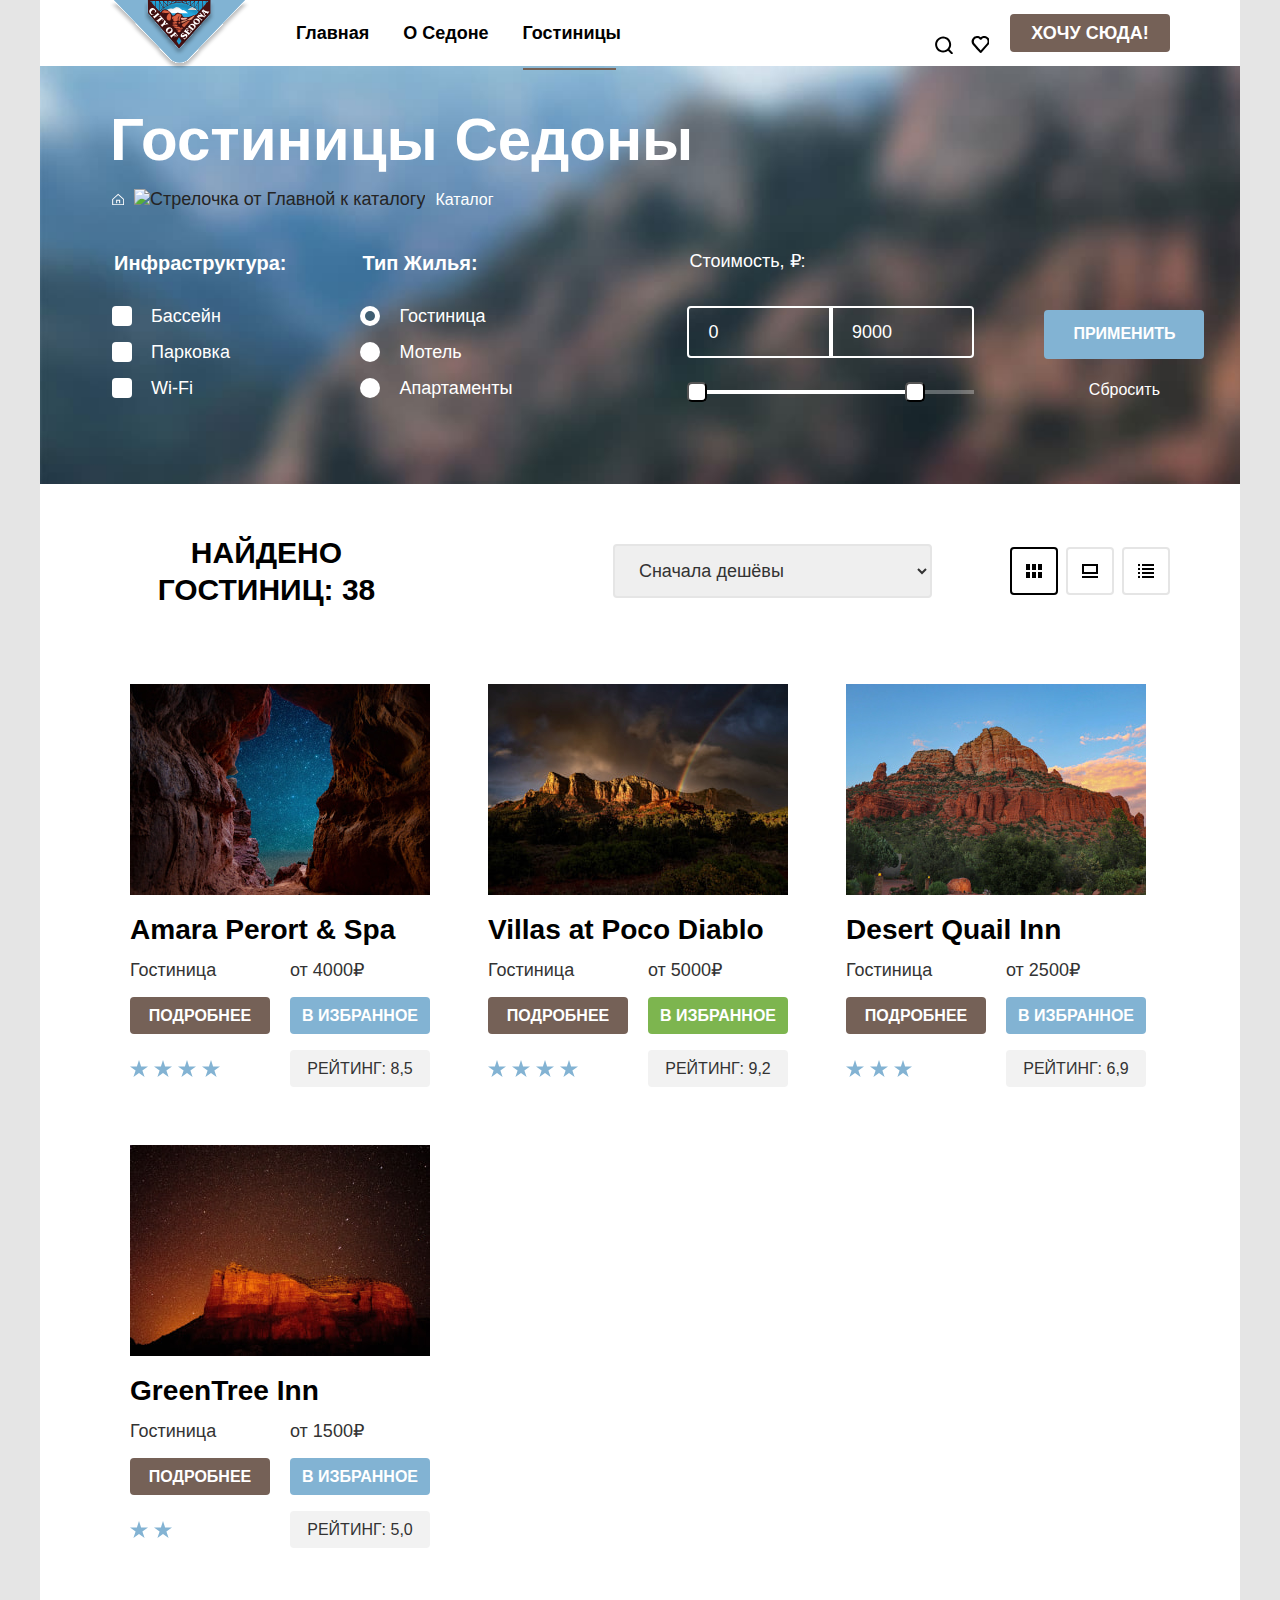
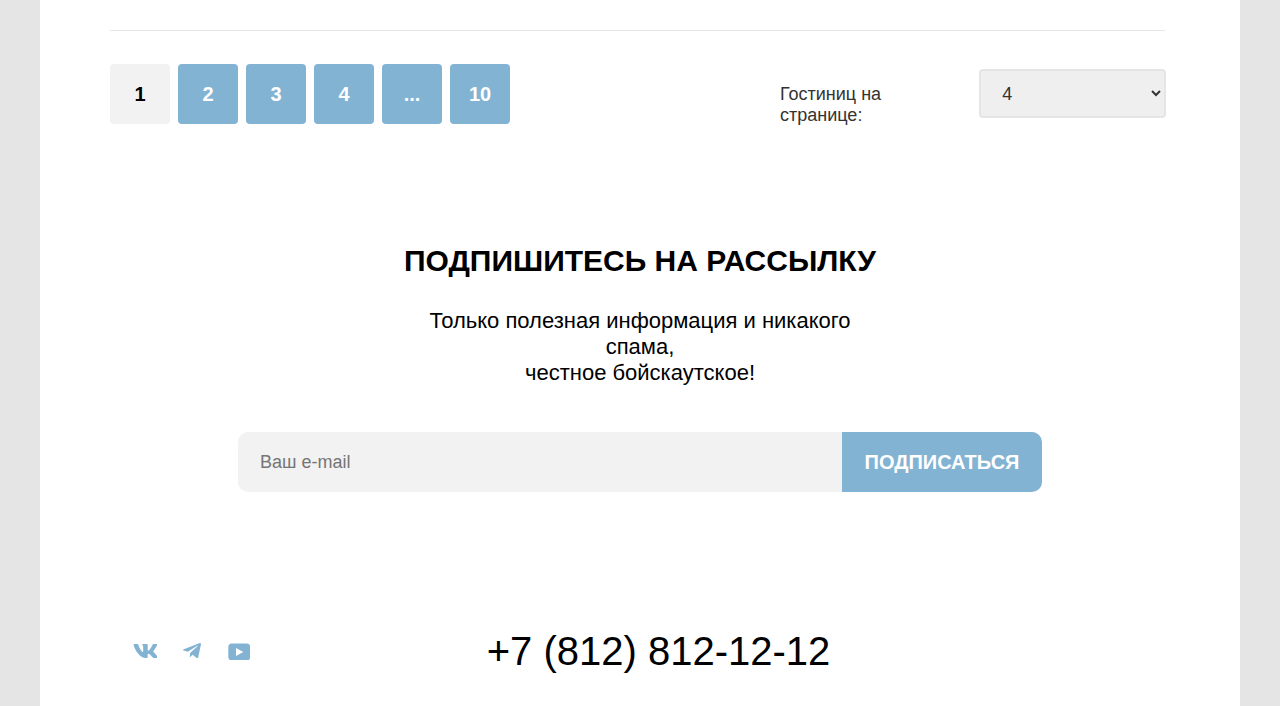
==== commit cd32ddf9: "Ииииииии снова добавляет кучу всего разного" ====
--- a/catalog.html
+++ b/catalog.html
@@ -9,11 +9,11 @@
     <header class = "navigation-header">
       <nav class = "navigation">
         <a class = "navigation-logo" href = "index.html">
-          <img class = "page-header-logo" alt = "Логотип Седона" src = "images/header/logo.svg" aria-hidden="true" focusable = "false" width = "139" height = "70" viewBox = "0 0 139 70">
+          <img class = "page-header-logo" alt = "Логотип Седона" src = "images/header/logo.svg" width = "139" height = "70">
         </a>
         <ul class="navigation-list reset-list">
           <li class = "navigation-item">
-            <a class = "navigation-link current" href = "index.html">
+            <a class = "navigation-link" href = "index.html">
               Главная
             </a>
           </li>
@@ -23,7 +23,7 @@
             </a>
           </li>
           <li class = "navigation-item">
-            <a class = "navigation-link" href = "#">
+            <a class = "navigation-link current-catalog" href = "#">
               Гостиницы
             </a>
           </li>
@@ -47,12 +47,10 @@
                   1.3-.3.3-.6.4-.9.4-.3 0-.6-.2-.8-.4a3.7 3.7 0 0 0-2.71-1.3c-1.8 0-3.31 1.5-3.31 3.3-.1.9.3 1.6.7 2.1-.1 0-.1 0 0 0Z"></svg>
             </a>
           </li>
-          <li class = "navigation-item">
-            <a class = "navigation-link want" href = "#"> 
+        </ul>
+            <a class = "navigation-link want button button-type-1" href = "#"> 
               Хочу сюда!
             </a>
-            </li>
-        </ul>
       </nav> 
     </header>
     <main class = "main-inner">
@@ -64,12 +62,12 @@
         <ul class = "breadcrumbs">
             <li class = "breadcrumbs-item">
                 <a  href = "index.html">
-                    <img class = "icon" src="images/cataloge/union.svg" aria-hidden="true" focusable = "false" alt="Переход на гланую" width = "12" height = "12" viewBox = "0 0 12 12">
+                    <svg class = "breadcrumbs-icon" src="images/cataloge/union.svg" aria-hidden="true" focusable = "false" alt="Переход на гланую" width = "12" height = "12" viewBox = "0 0 12 12" fill="none" xmlns="http://www.w3.org/2000/svg"><path fill-rule="evenodd" clip-rule="evenodd" d="m.16 6.15 6-5.5 6 5.5v6.2h-12v-6.2Zm1 .4v4.8h10v-4.8l-5-4.5-5 4.5Zm4 3.8h-1v-3.5h4v3.5h-1v-2.5h-2v2.5Z"/></svg>
                     <span class = "visually-hidden">Главная</span>
                 </a>
             </li>
             <li class = "breadcrumbs-item">
-                <img class = "icon" alt = "Стрелочка от Главной к каталогу" src = "images/cataloge/vector.svg" aria-hidden="true" focusable = "false" width = "5" height = "8" viewBox = "0 0 5 8">
+                <img class = "vector-icon" alt = "Стрелочка от Главной к каталогу" src = "images/cataloge/vector.svg">
             </li>
             <li class = "breadcrumbs-item">
                 <a class = "breadcrumbs-link-current">
@@ -152,7 +150,7 @@
                     </ul>
                 </fieldset>
                 <fieldset class="catalog-product-filters">
-                    <legend class catalog-filter-title>Стоимость,₽:</legend>
+                    <legend class catalog-filter-title>Стоимость, ₽:</legend>
                         <div class = "range">
                             <div class="range-wrapper-inputs">
                                 <label class = "catalog-filter-label">
@@ -175,7 +173,7 @@
                         </div>
                 </fieldset>
             <div class = "catalog-filter-button">
-                <button class = "button-use" type = "submit">
+                <button class = "button-use button-type-2" type = "submit">
                     Применить
                 </button>
                 <button class = "button-reset" type = "reset">
@@ -190,7 +188,7 @@
             <h2 class = "find-hotel">
                 Найдено гостиниц: 38
             </h2>
-            <select class = "select-control" aria-label ="Сортировка">
+            <select class = "select-control select-style" aria-label ="Сортировка">
                 <option value="cheap">
                     Сначала дешёвые
                 </option>
@@ -238,10 +236,10 @@
                     <b class = "product-card-price">
                         от 4000₽
                     </b>
-                    <a class = "product-card-button more" href = "#">
+                    <a class = "product-card-button more button-type-1" href = "#">
                         Подробнее
                     </a>
-                    <a class = "product-card-button favorites" href = "#">
+                    <a class = "product-card-button favorites button-type-2" href = "#">
                         В избранное
                     </a>
                     <ul class = "top-ring">
@@ -268,10 +266,10 @@
                     <b class = "product-card-price">
                         от 5000₽
                     </b>
-                    <a class = "product-card-button more" href = "#">
+                    <a class = "product-card-button more button-type-1" href = "#">
                         Подробнее
                     </a>
-                    <a class = "product-card-button favorites current" href = "#">
+                    <a class = "product-card-button favorites current button-type-3" href = "#">
                         В избранное
                     </a>
                 <ul class = "top-ring">
@@ -297,10 +295,10 @@
                     <b class = "product-card-price">
                         от 2500₽
                     </b>
-                    <a class = "product-card-button more" href = "#">
+                    <a class = "product-card-button more button-type-1" href = "#">
                         Подробнее
                     </a>
-                    <a class = "product-card-button favorites" href = "#">
+                    <a class = "product-card-button favorites button-type-2" href = "#">
                         В избранное
                     </a>
                     <ul class = "top-ring">
@@ -325,10 +323,10 @@
                     <b class = "product-card-price">
                         от 1500₽
                     </b>
-                    <a class = "product-card-button more" href = "#">
+                    <a class = "product-card-button more button-type-1" href = "#">
                         Подробнее
                     </a>
-                    <a class = "product-card-button favorites" href = "#">
+                    <a class = "product-card-button favorites button-type-2" href = "#">
                         В избранное
                     </a>
                     <ul class = "top-ring">
@@ -346,27 +344,27 @@
                     </a>
                 </li>
                 <li class = "pagination-item">
-                    <a class = "pagination-link" href = "#">
+                    <a class = "pagination-link button-type-2" href = "#">
                         2
                     </a>
                 </li>
                 <li class = "pagination-item">
-                    <a class = "pagination-link" href = "#">
+                    <a class = "pagination-link button-type-2" href = "#">
                         3
                     </a>
                 </li>
                 <li class = "pagination-item">
-                    <a class = "pagination-link" href = "#">
+                    <a class = "pagination-link button-type-2" href = "#">
                         4
                     </a>
                 </li>
                 <li class = "pagination-item">
-                    <a class = "pagination-link padination-show-more" href = "#">
+                    <a class = "pagination-link padination-show-more button-type-2" href = "#">
                         ...
                     </a> 
                 </li>
                 <li class = "pagination-item">
-                    <a class = "pagination-link" href = "#">
+                    <a class = "pagination-link button-type-2" href = "#">
                         10
                     </a>
                 </li>
@@ -374,7 +372,7 @@
             <h3 class = "number-of-hotels">
                 Гостиниц на странице:
             </h3>
-            <select class = "select-pages" aria-label ="Кол-во">
+            <select class = "select-pages select-style" aria-label ="Кол-во">
                 <option value="4" >
                     4
                 </option>
@@ -430,19 +428,13 @@
             </li>
           </ul>
         </section>
-        <section class = "footer-contacts">
-          <h2>
-            <a class = "phone contacts-info" href = "tel:+78128121212">
+            <a class = "phone" href = "tel:+78128121212">
               +7 (812) 812-12-12
             </a>
-          </h2>
-        </section>
-        <section class = "footer-contacts">
-            <a class = "contacts-link" href = "https://htmlacademy.ru/">
-                 <svg class = "contacts-info" src="images/footer/html-academy.svg" aria-hidden="true" focusable = "false" alt="Лого html academy" width = "115" height = "33" viewBox = "0 0 115 33" fill="none" xmlns="http://www.w3.org/2000/svg"><path d="M0 12.9v2.6h2.5v-2.6H0ZM11.6 4.5c-1.6 0-2.8.7-3.6 1.7h-.1V0h-2v15.5h2v-5.3c0-2.1 1.3-3.6 3.3-3.6 1.8 0 2.9 1.4 2.9 3.2v5.7h2V9.4c.1-3-1.8-4.9-4.5-4.9ZM26.6 4.8h-4.8V1.1h-2v3.8h-1.9v2h1.9v6c0 1.7 1 2.7 2.7 2.7h4.1v-2h-3.7c-.7 0-1.1-.4-1.1-1.1V6.8h4.8v-2ZM41.1 4.6c-1.6 0-2.9.8-3.5 2.1h-.1a3.7 3.7 0 0 0-3.4-2.1c-1.4 0-2.5.8-3.1 1.8h-.1V4.8H29v10.6h2V10c0-2 1-3.5 2.6-3.5 1.5 0 2.4 1 2.4 2.6v6.3h2V9.8c0-2.4 1.4-3.3 2.6-3.3 1.5 0 2.4 1 2.4 2.6v6.3h2V8.9c.1-2.5-1.4-4.3-3.9-4.3ZM47.8 12.7c0 1.7 1 2.7 2.8 2.7h2v-2h-1.7c-.7 0-1.1-.4-1.1-1.1V0h-2v12.7ZM28.9 19.7a4.9 4.9 0 0 0-3.9-1.8c-3.1 0-5.4 2.3-5.4 5.6s2.3 5.6 5.4 5.6c1.8 0 3-.8 3.8-1.9h.1v1.6h2V18.2h-2v1.5Zm-3.6 7.4a3.5 3.5 0 0 1-3.6-3.6c0-2 1.4-3.6 3.6-3.6s3.6 1.6 3.6 3.6c0 1.9-1.4 3.6-3.6 3.6ZM44.2 22c-.5-2.4-2.6-4.1-5.4-4.1a5.4 5.4 0 0 0-5.6 5.6c0 3.1 2.2 5.6 5.6 5.6 2.8 0 4.9-1.8 5.4-4.2h-2.1a3.4 3.4 0 0 1-3.3 2.3 3.5 3.5 0 0 1-3.6-3.6c0-2 1.4-3.6 3.6-3.6 1.6 0 2.8 1 3.3 2.2h2.1V22ZM55.1 19.7a4.9 4.9 0 0 0-3.9-1.8c-3.1 0-5.4 2.3-5.4 5.6s2.3 5.6 5.4 5.6c1.8 0 3-.8 3.8-1.9h.1v1.6h2V18.2h-2v1.5Zm-3.6 7.4a3.5 3.5 0 0 1-3.6-3.6c0-2 1.4-3.6 3.6-3.6s3.6 1.6 3.6 3.6c0 1.9-1.5 3.6-3.6 3.6ZM68.7 19.8a5 5 0 0 0-3.9-1.9c-3.1 0-5.4 2.3-5.4 5.6s2.2 5.6 5.4 5.6c1.7 0 3-.8 3.8-1.8h.1v1.5h2V13.4h-2v6.4Zm-3.6 7.3a3.5 3.5 0 0 1-3.6-3.6c0-2 1.4-3.6 3.6-3.6s3.6 1.6 3.6 3.6c-.1 2-1.5 3.6-3.6 3.6ZM78.3 17.9a5.4 5.4 0 0 0-5.5 5.6c0 3 2.1 5.6 5.5 5.6 2.5 0 4.5-1.3 5.2-3.6h-2.1c-.5 1-1.6 1.6-3 1.6-1.9 0-3.3-1.3-3.4-2.9h8.8c.2-3.6-2-6.3-5.5-6.3Zm0 1.9c1.7 0 3 1 3.3 2.6h-6.5a3.2 3.2 0 0 1 3.2-2.6ZM98.2 17.9a4 4 0 0 0-3.6 2h-.1c-.6-1.2-1.8-2-3.4-2-1.4 0-2.5.7-3.1 1.8v-1.5h-1.9v10.6h2v-5.4c0-2 1-3.4 2.6-3.5 1.5 0 2.4 1 2.4 2.6v6.3h2v-5.6c0-2.4 1.4-3.3 2.6-3.3 1.5 0 2.4 1 2.4 2.6v6.3h2v-6.5c.1-2.6-1.4-4.4-3.9-4.4ZM109.4 27l-3.6-8.9h-2.2l4.8 11.6c-.3.9-.7 1.2-1.7 1.2h-2.5v2h2.5c1.8 0 2.8-.8 3.5-2.6l4.7-12.2h-2.1l-3.4 8.9Z"/></svg> 
+            <a class = "contacts-link-htmlacademy" href = "https://htmlacademy.ru/">
+                 <svg class = "contacts-info" src="images/footer/html-academy.svg" aria-hidden="true" focusable = "false" alt="Лого html academy" width = "115" height = "33" viewBox = "0 0 33 115" fill="none" xmlns="http://www.w3.org/2000/svg"><path d="M0 12.9v2.6h2.5v-2.6H0ZM11.6 4.5c-1.6 0-2.8.7-3.6 1.7h-.1V0h-2v15.5h2v-5.3c0-2.1 1.3-3.6 3.3-3.6 1.8 0 2.9 1.4 2.9 3.2v5.7h2V9.4c.1-3-1.8-4.9-4.5-4.9ZM26.6 4.8h-4.8V1.1h-2v3.8h-1.9v2h1.9v6c0 1.7 1 2.7 2.7 2.7h4.1v-2h-3.7c-.7 0-1.1-.4-1.1-1.1V6.8h4.8v-2ZM41.1 4.6c-1.6 0-2.9.8-3.5 2.1h-.1a3.7 3.7 0 0 0-3.4-2.1c-1.4 0-2.5.8-3.1 1.8h-.1V4.8H29v10.6h2V10c0-2 1-3.5 2.6-3.5 1.5 0 2.4 1 2.4 2.6v6.3h2V9.8c0-2.4 1.4-3.3 2.6-3.3 1.5 0 2.4 1 2.4 2.6v6.3h2V8.9c.1-2.5-1.4-4.3-3.9-4.3ZM47.8 12.7c0 1.7 1 2.7 2.8 2.7h2v-2h-1.7c-.7 0-1.1-.4-1.1-1.1V0h-2v12.7ZM28.9 19.7a4.9 4.9 0 0 0-3.9-1.8c-3.1 0-5.4 2.3-5.4 5.6s2.3 5.6 5.4 5.6c1.8 0 3-.8 3.8-1.9h.1v1.6h2V18.2h-2v1.5Zm-3.6 7.4a3.5 3.5 0 0 1-3.6-3.6c0-2 1.4-3.6 3.6-3.6s3.6 1.6 3.6 3.6c0 1.9-1.4 3.6-3.6 3.6ZM44.2 22c-.5-2.4-2.6-4.1-5.4-4.1a5.4 5.4 0 0 0-5.6 5.6c0 3.1 2.2 5.6 5.6 5.6 2.8 0 4.9-1.8 5.4-4.2h-2.1a3.4 3.4 0 0 1-3.3 2.3 3.5 3.5 0 0 1-3.6-3.6c0-2 1.4-3.6 3.6-3.6 1.6 0 2.8 1 3.3 2.2h2.1V22ZM55.1 19.7a4.9 4.9 0 0 0-3.9-1.8c-3.1 0-5.4 2.3-5.4 5.6s2.3 5.6 5.4 5.6c1.8 0 3-.8 3.8-1.9h.1v1.6h2V18.2h-2v1.5Zm-3.6 7.4a3.5 3.5 0 0 1-3.6-3.6c0-2 1.4-3.6 3.6-3.6s3.6 1.6 3.6 3.6c0 1.9-1.5 3.6-3.6 3.6ZM68.7 19.8a5 5 0 0 0-3.9-1.9c-3.1 0-5.4 2.3-5.4 5.6s2.2 5.6 5.4 5.6c1.7 0 3-.8 3.8-1.8h.1v1.5h2V13.4h-2v6.4Zm-3.6 7.3a3.5 3.5 0 0 1-3.6-3.6c0-2 1.4-3.6 3.6-3.6s3.6 1.6 3.6 3.6c-.1 2-1.5 3.6-3.6 3.6ZM78.3 17.9a5.4 5.4 0 0 0-5.5 5.6c0 3 2.1 5.6 5.5 5.6 2.5 0 4.5-1.3 5.2-3.6h-2.1c-.5 1-1.6 1.6-3 1.6-1.9 0-3.3-1.3-3.4-2.9h8.8c.2-3.6-2-6.3-5.5-6.3Zm0 1.9c1.7 0 3 1 3.3 2.6h-6.5a3.2 3.2 0 0 1 3.2-2.6ZM98.2 17.9a4 4 0 0 0-3.6 2h-.1c-.6-1.2-1.8-2-3.4-2-1.4 0-2.5.7-3.1 1.8v-1.5h-1.9v10.6h2v-5.4c0-2 1-3.4 2.6-3.5 1.5 0 2.4 1 2.4 2.6v6.3h2v-5.6c0-2.4 1.4-3.3 2.6-3.3 1.5 0 2.4 1 2.4 2.6v6.3h2v-6.5c.1-2.6-1.4-4.4-3.9-4.4ZM109.4 27l-3.6-8.9h-2.2l4.8 11.6c-.3.9-.7 1.2-1.7 1.2h-2.5v2h2.5c1.8 0 2.8-.8 3.5-2.6l4.7-12.2h-2.1l-3.4 8.9Z"/></svg> 
               <span class="visually-hidden">Ссылка на .html academy</span>
             </a>
-        </section>
       </footer>
     </body>
   </html>
--- a/styles/styles.css
+++ b/styles/styles.css
@@ -40,10 +40,10 @@
     color: #242424;
 }
 
-.page-header {
-    background-color: #ffffff;
-    color: #000000;
-}
+.page-header-logo {
+    position: absolute;
+}
+
 .navigation-header {
     min-height: 65px;
 }
@@ -52,15 +52,14 @@
 }
 .navigation {
     display: flex;
-   /* width: 1060px;*/
    margin: 0 auto;
    padding: 0 70px 0 70px;
    background-color: #ffffff;
 }
 
 .navigation-link {
-    /*font-size: 20px; */
     position: relative;
+    margin-top: 20px;
     padding: 20px 0 20px 0;
     line-height: 26px;
     font-weight: 700;
@@ -70,19 +69,13 @@
     text-decoration: none;
     text-transform: capitalize;
 }
+
 .navigation-link-user {
     position: relative;
-    line-height: 26px;
-    font-weight: 700;
+    padding: 24px 12px 24px 12px;
     text-align: center;
-    color: #000000;
-    background-color: #ffffff;
-    text-decoration: none;
-    text-transform: capitalize;
-    width: 18px;
-    height: 18px;
-    margin: 0;
-    padding: 0;
+    min-width: 18px;
+    min-height: 26px;
 }
 
 .navigation-link.want {
@@ -101,34 +94,50 @@
     background-color: #615048;
 }
 
-
-.navigation-item-user {
-    position: relative;
- min-height: 65px;
- min-width: 66px;
- padding: 24px 12px 24px 12px;
-}
 .navigation-item:not(:last-child) {
     margin: 0 34px 0 0;
     display: inline-block;
 }
-.navigation-link.current {
-    line-height: 26px;
-    font-weight: 700;
-    font-size: 20px;
-    color: #000000;
-    text-align: center;
-    background-color: #ffffff;
-    text-decoration: underline;
+.navigation-link.current-catalog::after {
+    content: "";
+    position: absolute;
+    background-color: #756257;
+    width: 93px;
+    height: 2px;
+    top: 65px;
+    left: 0;
+}
+
+.navigation-link.current-index::after {
+    content: "";
+    position: absolute;
+    background-color: #756257;
+    width: 68px;
+    height: 2px;
+    top: 65px;
+    left: 0;
 }
 
 .page-header {
     background-image: url("../images/index/index-background.jpg");
     background-color: blue;
-    background-size: 100% auto;
+    background-size: cover;
     background-repeat: no-repeat;
     background-clip: polygon(0 0, 100% 13%, 100% 84%, 0% 100%);
     text-align: center;
+}
+
+.page-header::after {
+    content: "";
+    position: absolute;
+    height: 57px;
+    background-image: url("../images/index/background-decoration.svg");   
+    background-repeat: no-repeat;   
+    background-position: center; 
+    top: 510px;
+    bottom: 0;
+    left: 0;
+    right: 0;
 }
 
 .slogan {
@@ -156,6 +165,24 @@
     background-color: #ffffff;
     text-decoration: none; 
     margin: 0px 273px 90px 273px;
+}
+
+.house-image {
+    background-image: url(../images/index/home.svg);
+    background-repeat: no-repeat;
+    background-position: center top 80px;
+}
+
+.food-image {
+    background-image: url(../images/index/food.svg);
+    background-repeat: no-repeat;
+    background-position: center top 80px;
+}
+
+.present-image {
+    background-image: url(../images/index/present.svg);
+    background-repeat: no-repeat;
+    background-position: center top 80px;
 }
 
 .advantages-title {
@@ -181,7 +208,7 @@
     text-transform: uppercase;   
     flex-direction: column; 
     text-align: center;
-    margin-top: 0;
+    margin-top: 182px;
     margin-left: 85px;
     margin-right: 85px;
     padding-bottom: 30px;
@@ -297,15 +324,7 @@
 .mode {
     display: flex;
 }
-/*.icon {
-    fill: #000000;
-    position: relative;
-    left: 0;
-    right: 0;
-    top: 0;
-    bottom: 0;
-    margin: auto; 
-}*/
+
 .button-mode {
     display: flex;
     align-items: center;
@@ -505,6 +524,23 @@
     margin-right: 78px;
 }
 
+.select-style:hover {
+    border: 2px solid #68A2CA;
+}
+  
+.select-style:active {
+    border: 2px solid #3F5E72;
+}
+  
+.select-style:focus {
+    bborder: 2px solid #68A2CA;
+}
+  
+.select-style:disabled {
+    border: 2px solid rgba(0, 0, 0, 0.3);
+    color: rgba(0, 0, 0, 0.3);
+}
+
 .product-card {
     display: flex;
     background-color: #ffffff;
@@ -577,6 +613,16 @@
 
 }
 
+.padination-wrapper::after {
+    content: "";
+    position: absolute;
+    background-color: #e6e6e6;
+    width: 1055px;
+    height: 1px;
+    top: 1630px;
+    
+}
+
 .padination {
     display: flex;
     justify-content: space-between;
@@ -646,21 +692,24 @@
 .pagination-item {
     margin-right: 8px;
 }
+.pagination-item:last-child {
+    margin: 0;
+}
 
 .pagination-link {
+    display: block;
+    box-sizing: border-box;
+    min-width: 60px;
+    min-height: 60px;
+    font-size: 20px;
+    font-weight: 700;
+    line-height: 36px;
     background-color: #82B3D3;
     color: #ffffff;
-    text-align: center;  
-    line-height: 36px;
-    font-weight: 700;
-    font-size: 20px;
-    text-decoration: none;
-    border-radius:4px;
-    text-transform: uppercase;  
-    min-width: 12px;
-    min-height: 36px;
-    padding: 12px 24px 12px 24px;
-    display: inline-block
+    text-decoration: none;
+    padding-top: 12px;
+    text-align: center;
+    border-radius: 4px;
 } 
 
 .pagination-link.pagination-current {
@@ -712,34 +761,11 @@
     color: #ffffff;
 }
 
-.aside-footer h3 {
-    line-height: 36px;
-    font-weight: 700;
-    font-size: 30px;
-    text-decoration: none;
-    text-transform: uppercase;
-    margin-left: 398px;
-    margin-right: 389px;
-    margin-bottom: 0;
-    padding-bottom: 29px;
-}
-
-.aside-footer p {
-    line-height: 26px;
-    font-weight: 400;
-    font-size: 22px;
-    text-decoration: none;    
-    margin-top: 0;
-    margin-left: 363px;
-    margin-right: 362px;
-    padding-bottom: 46px;
-    margin-bottom: 0;
-}
-
 .page-footer {
     display: flex;
     justify-content: space-between;
     background-color: #ffffff;
+    padding: 45px 70px 35px 81px;
 }
 
 .phone {
@@ -752,16 +778,28 @@
     color: #000000;
 }
 
+.phone:hover {
+    color: #756157
+}
+
+.phone:focus {
+    color: #756157
+}
+
+.phone:active {
+    color: rgba(117, 97, 87, 0.3);
+}
+
 .contacts-info:hover {
-    color: #756157
+    fill: #756157;
 }
 
 .contacts-info:focus {
-    color: #756157
+    fill: #756157;
 }
 
 .contacts-info:active {
-    color: rgba(117, 97, 87, 0.3);
+    fill: rgba(117, 97, 87, 0.3);
 }
 
 
@@ -784,14 +822,22 @@
     display: flex;
     flex-wrap: wrap;
     justify-content: start;
-    margin: 0 237px 0 30px
-
+    margin: 0 237px 0 30px;
+    padding: 20px 0px 20px 17px;
+
+}
+
+.navigation-item-user {
+    width: 18px;
+    height: 18px;
+    margin: 24px 12px 24px 12px;
 }
 
 .navigation-user {
     display: flex;
-    justify-content: start;
-    min-width: 264px;
+    justify-content: flex-start;
+    min-width: 18px;
+    min-height: 26px;
 }
 
 .head-container {
@@ -848,12 +894,15 @@
 
 .contacts-link {
     display: block;
-    background-size: 24px 14px;
+    background-size: 115px 34px;
     background-repeat: no-repeat;
     background-position: center;
     height: 44px;
     position: relative;
-    background-image: url("../images/footer/HTML-Academy.svg");
+}
+
+.contacts-link-htmlacademy {
+    width: 115px;
 }
 
 .photo {
@@ -885,6 +934,33 @@
 
 .sedona {
     padding-bottom: 83px;
+}
+
+.breadcrumbs-link-current:hover {
+    color: rgba(255, 255, 255, 0.6);
+}
+
+.breadcrumbs-link-current:focus{
+    color: #ffffff;    
+}
+.breadcrumbs-link-current:active {
+    color: rgba(255, 255, 255, 0.3);  
+}
+
+.breadcrumbs-icon:hover {
+    fill: rgba(255, 255, 255, 0.6);
+}
+
+.breadcrumbs-icon {
+    fill: #ffffff;
+}
+
+.breadcrumbs-icon:focus{
+    fill: #ffffff;
+}
+
+.breadcrumbs-icon:active {
+    fill: rgba(255, 255, 255, 0.3);
 }
 
 .breadcrumbs {
@@ -977,6 +1053,7 @@
     padding: 14px 15px 15px 15px;
     margin-bottom: 20px;
     cursor: pointer;
+    border: 0;
 }
 
 .button-reset {
@@ -989,6 +1066,20 @@
     color: #ffffff;
     text-decoration: none;
     cursor: pointer;
+}
+
+.button-reset:hover {
+    color: rgba(255, 255, 255, 0.3);
+}
+
+.button-reset:focus {
+    color: #ffffff;
+    border: 3px #83B3D3;
+    border-radius: 4px;
+}
+
+.button-reset:active {
+    color: #ffffff 30%;
 }
 
 .navigation-icon {
@@ -997,6 +1088,7 @@
     right: 0;
     bottom: 0;
     left: 0;
+    margin: auto;
     fill: #000000;
 }
 .catalog-product-filters {
@@ -1112,21 +1204,21 @@
 
 .button-type-2:hover {
     background-color: #68A2CA;
-  }
-  
-  .button-type-2:active {
+}
+  
+.button-type-2:active {
     color: rgba(255, 255, 255, 0.3);
-  }
-  
-  .button-type-2:focus {
+}
+  
+.button-type-2:focus {
     background-color: #68A2CA;
-  }
-  
-  .button-type-2:disabled {
+}
+  
+.button-type-2:disabled {
     background-color: #E5E5E5;
-  }
-  
-  .aside-footer {
+}
+  
+.aside-footer {
     display: flex;
     flex-wrap: wrap;
     flex-direction: column;
@@ -1136,18 +1228,18 @@
     color: #000000;
     background-color: #ffffff;
     width: 100%;
-  }
-  
-  .subscription-title-footer {
+}
+  
+.subscription-title-footer {
     margin: 0;
     margin-bottom: 29px;
     font-size: 30px;
     line-height: 36px;
     font-weight: 700;
     text-transform: uppercase;
-  }
-  
-  .subscription-subtitle-footer {
+}
+  
+.subscription-subtitle-footer {
     margin: 0;
     margin-bottom: 46px;
     padding-left: 40px;
@@ -1156,14 +1248,14 @@
     font-size: 22px;
     line-height: 26px;
     font-weight: 400;
-  }
+}
   
   .follow-form {
     display: flex;
     justify-content: center;
-  }
-  
-  .submit-follow {
+}
+  
+.submit-follow {
     font-size: 20px;
     line-height: 36px;
     font-weight: 700;
@@ -1173,9 +1265,9 @@
     border-radius: 0;
     border-bottom-right-radius: 10px;
     border-top-right-radius: 10px;
-  }
-  
-  .field {
+ }
+  
+.field {
     font-family: inherit;
     font-size: 18px;
     padding: 20px 22px 20px;
@@ -1186,18 +1278,50 @@
     min-width: 560px;
     border-bottom-left-radius: 10px;
     border-top-left-radius: 10px;
-  }
-  
-  .field:hover,
-  .field:focus {
+}
+  
+.field:hover,
+.field:focus {
     outline: none;
     box-shadow:inset 0 0 0 2px #68A2CA;
-  }
-  
-  .field:active {
+}
+  
+.field:active {
     box-shadow:inset 0 0 0 2px #000000;
-  }
-  
-  .field:disabled {
+}
+  
+.field:disabled {
     box-shadow:inset 0 0 0 2px rgba(0, 0, 0, 0.3);
-  }+}
+
+.button-type-1:hover {
+    background-color: #615048;
+}
+  
+.button-type-1:active {
+    color:#756157;
+}
+  
+.button-type-1:focus {
+    background-color: #615048;
+}
+  
+.button-type-1:disabled {
+    background-color: #E5E5E5;
+}
+
+.button-type-3:hover {
+    background-color: #6C9E42;
+}
+  
+.button-type-3:active {
+    color:#7DB54F;
+}
+  
+.button-type-3:focus {
+    background-color: #6C9E42;
+}
+  
+.button-type-3:disabled {
+    background-color: #E5E5E5;
+}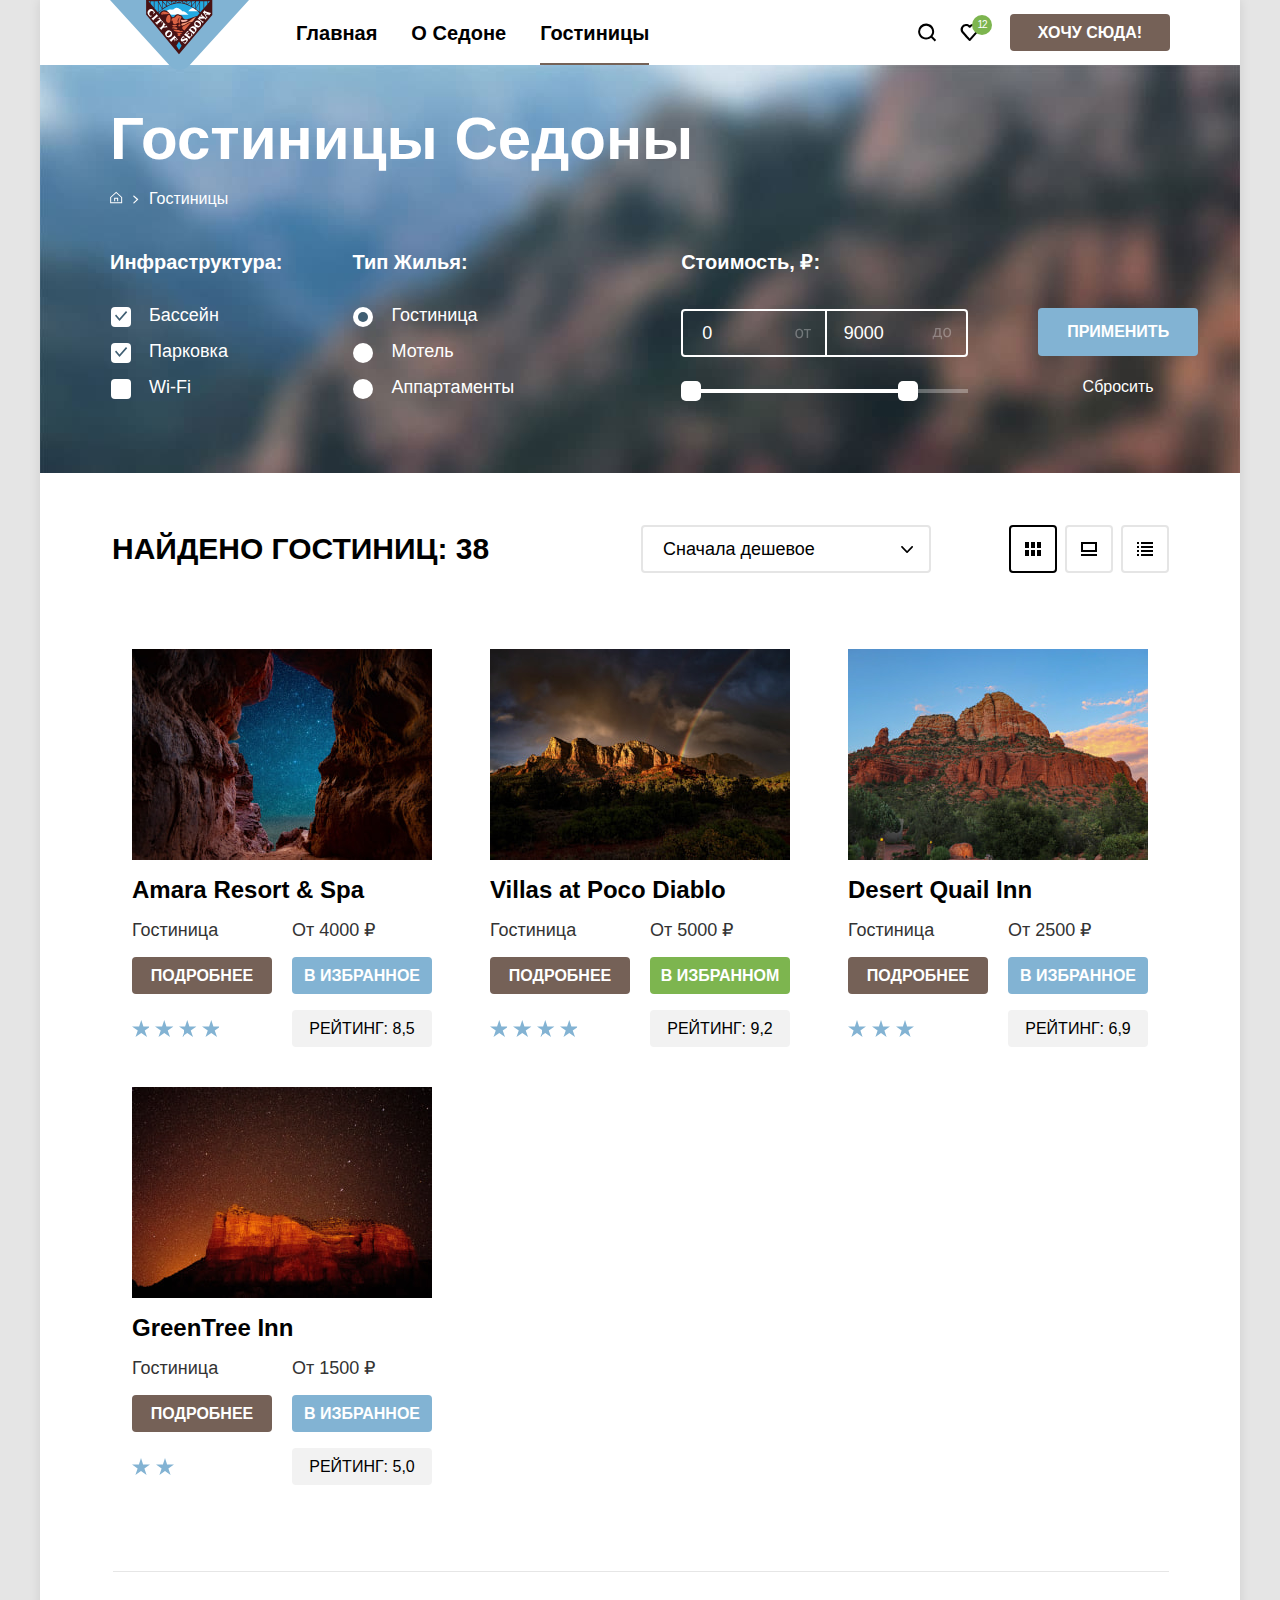
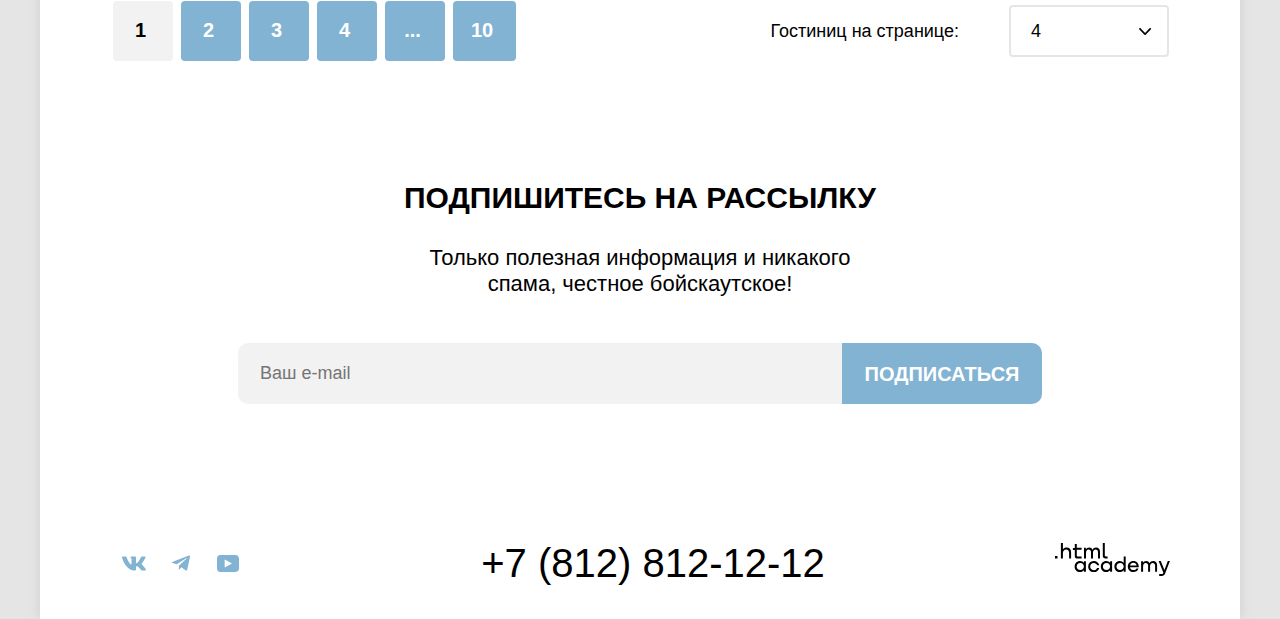
==== commit ba693ea0: "Merge pull request #8 from AnastasiaSurnova/master" ====
--- a/catalog.html
+++ b/catalog.html
@@ -1,441 +1,411 @@
 <!DOCTYPE html>
 <html lang="ru">
+
   <head>
     <meta charset="utf-8">
-     <title>HTML Academy:Седона-Гостиницы</title>
-     <link rel = "stylesheet" href="styles/styles.css">
+    <title>Каталог</title>
+    <link rel="stylesheet" href="styles/styles.css">
+    <link rel="icon" href="favicon.ico">
   </head>
-  <body class = "wrapper" >
-    <header class = "navigation-header">
-      <nav class = "navigation">
-        <a class = "navigation-logo" href = "index.html">
-          <img class = "page-header-logo" alt = "Логотип Седона" src = "images/header/logo.svg" width = "139" height = "70">
-        </a>
-        <ul class="navigation-list reset-list">
-          <li class = "navigation-item">
-            <a class = "navigation-link" href = "index.html">
-              Главная
+
+  <body>
+    <div class="catalog-container">
+
+      <!--Шапка-->
+
+      <header class="main-header">
+        <nav class="navigation">
+          <a class="navigation-logo" href="index.html">
+            <img class="main-header-logo" src="images/logo-sedona.svg" width="139" height="70"
+              alt="Логотип сайта городка Седона.">
+          </a>
+          <ul class="navigation-list reset-list">
+            <li class="navigation-item">
+              <a class="navigation-link" href="index.html">Главная</a>
+            </li>
+            <li class="navigation-item">
+              <a class="navigation-link" href="index.html#index-anchor">О Седоне</a>
+            </li>
+            <li class="navigation-item">
+              <a class="navigation-link navigation-link-current-page" href="catalog.html">Гостиницы</a>
+            </li>
+          </ul>
+          <ul class="navigation-user reset-list">
+            <li class="navigation-item">
+              <a class="navigation-link" href="#">
+                <svg class="navigation-icon" aria-hidden="true" focusable="false" width="19" height="19"
+                  viewBox="0 0 19 19" fill="none" xmlns="http://www.w3.org/2000/svg">
+                  <path
+                    d="m18.16 17.05-3.71-3.7c1-1.3 1.7-3 1.7-4.9 0-4.4-3.6-8-8.02-8a8.12 8.12 0 0 0-8.02 8.1c0 4.4 3.6 8 8.02 8 1.8 0 3.51-.6 4.91-1.7l3.71 3.7 1.4-1.5Zm-10.03-2.5c-3.3 0-6.02-2.7-6.02-6a6.03 6.03 0 0 1 12.04 0c0 3.3-2.71 6-6.02 6Z"
+                    fill="#000" />
+                </svg>
+                <span class="visually-hidden">
+                  Поиск.
+                </span>
+              </a>
+            </li>
+            <li class="navigation-item item-favorites">
+              <a class="navigation-link" href="#">
+                <svg class="navigation-icon" aria-hidden="true" focusable="false" width="19" height="17"
+                  viewBox="0 0 19 17" fill="none" xmlns="http://www.w3.org/2000/svg">
+                  <path
+                    d="M9.58 17c-.3 0-.6-.1-.8-.4-5.42-6.1-6.72-7.5-7.03-7.9A5.4 5.4 0 0 1 6.16 0c1.31 0 2.51.5 3.52 1.3a5.47 5.47 0 0 1 9.03 4.1c0 1.3-.5 2.5-1.31 3.4l-7.02 7.9c-.2.2-.4.3-.8.3ZM3.56 7.5c.3.4 3.51 4 6.12 6.9l6.21-7c.5-.5.7-1.2.7-2 0-1.8-1.5-3.3-3.3-3.3-1 0-2 .5-2.71 1.3-.3.3-.6.4-.9.4-.3 0-.6-.2-.8-.4a3.7 3.7 0 0 0-2.71-1.3c-1.8 0-3.31 1.5-3.31 3.3-.1.9.3 1.6.7 2.1-.1 0-.1 0 0 0Z"
+                    fill="#000" />
+                </svg>
+                <span class="visually-hidden">
+                  Избранное.
+                </span>
+              </a>
+            </li>
+            <li class="navigation-item">
+              <button class="button navigation-button button-type-1" type="button">Хочу сюда!</button>
+            </li>
+          </ul>
+        </nav>
+      </header>
+
+      <main class="main-container main-inner">
+
+        <!--Заголовок с хлебными крошками-->
+
+        <div class="filters-section">
+          <header class="inner-header">
+            <h1 class="inner-header-title">Гостиницы Седоны</h1>
+            <ol class="breadcrumbs reset-list">
+              <li class="breadcrumbs-item">
+                <a class="breadcrumbs-link" href="index.html">
+                  <svg class="breadcrumbs-home-icon" aria-hidden="true" focusable="false" width="13" height="13"
+                    viewBox="0 0 13 13" fill="none" xmlns="http://www.w3.org/2000/svg">
+                    <path fill-rule="evenodd" clip-rule="evenodd"
+                      d="m.16 6.15 6-5.5 6 5.5v6.2h-12v-6.2Zm1 .4v4.8h10v-4.8l-5-4.5-5 4.5Zm4 3.8h-1v-3.5h4v3.5h-1v-2.5h-2v2.5Z" />
+                  </svg>
+                  <span class="visually-hidden">
+                    Главная.
+                  </span>
+                </a>
+              </li>
+              <li class="breadcrumbs-item">
+                <svg class="breadcrumbs-arrow-icon" aria-hidden="true" focusable="false" width="6" height="9"
+                  viewBox="0 0 6 9" fill="none" xmlns="http://www.w3.org/2000/svg">
+                  <path
+                    d="M5.05 4.07 1.25.67c-.2-.2-.6-.2-.9 0-.3.2-.2.6 0 .8l3.3 3-3.2 3c-.2.2-.2.6 0 .8 0 .1.3.2.4.2.1 0 .3-.1.4-.2l3.8-3.4c.3-.2.3-.6 0-.8Z" />
+                </svg>
+              </li>
+              <li class="breadcrumbs-item">
+                <a class="breadcrumbs-link navigation-link-current" href="#">Гостиницы</a>
+              </li>
+            </ol>
+          </header>
+
+          <!--Список жилья с фильтрами-->
+
+          <section class="catalog-accommodation">
+            <h2 class="visually-hidden">Список жилья с фильтрами.</h2>
+            <form class="catalog-filter" action="https://echo.htmlacademy.ru/" method="get">
+
+              <!--Фильтр Инфраструктура-->
+              <div class="filters-wrapper">
+                <fieldset class="catalog-filter-group">
+                  <legend class="catalog-filter-title">Инфраструктура:</legend>
+                  <ul class="catalog-filter-list reset-list">
+                    <li class="catalog-filter-item">
+                      <label class="control">
+                        <input class="visually-hidden control-input" type="checkbox" name="Swimmingpool" checked>
+                        <span class="control-mark"></span>
+                        <span class="control-label">Бассейн</span>
+                      </label>
+                    </li>
+                    <li class="catalog-filter-item">
+                      <label class="control">
+                        <input class="visually-hidden control-input" type="checkbox" name="Parking" checked>
+                        <span class="control-mark"></span>
+                        <span class="control-label">Парковка</span>
+                      </label>
+                    </li>
+                    <li class="catalog-filter-item">
+                      <label class="control">
+                        <input class="visually-hidden control-input" type="checkbox" name="Wi-Fi">
+                        <span class="control-mark"></span>
+                        <span class="control-label">Wi-Fi</span>
+                      </label>
+                    </li>
+                  </ul>
+                </fieldset>
+
+                <!--Фильтр Тип жилья-->
+
+                <fieldset class="catalog-filter-group">
+                  <legend class="catalog-filter-title">Тип Жилья:</legend>
+                  <ul class="catalog-filter-list reset-list">
+                    <li class="catalog-filter-item">
+                      <label class="control">
+                        <input class="visually-hidden control-input" type="radio" name="accommodation-type"
+                          value="Hotel" checked>
+                        <span class="control-mark"></span>
+                        <span class="control-label">Гостиница</span>
+                      </label>
+                    </li>
+                    <li class="catalog-filter-item">
+                      <label class="control">
+                        <input class="visually-hidden control-input" type="radio" name="accommodation-type"
+                          value="Motel">
+                        <span class="control-mark"></span>
+                        <span class="control-label">Мотель</span>
+                      </label>
+                    </li>
+                    <li class="catalog-filter-item">
+                      <label class="control">
+                        <input class="visually-hidden control-input" type="radio" name="accommodation-type"
+                          value="Apartments">
+                        <span class="control-mark"></span>
+                        <span class="control-label">Аппартаменты</span>
+                      </label>
+                    </li>
+                  </ul>
+                </fieldset>
+
+                <!--Фильтр Стоимость-->
+
+                <fieldset class="catalog-filter-group">
+                  <legend class="catalog-filter-title">Стоимость, ₽:</legend>
+                  <div class="range-wrapper-inputs">
+                    <label class="catalog-filter-label">
+                      <input class="range-input input-left" type="number" value="0" name="min-price">
+                    </label>
+                    <label class="catalog-filter-label">
+                      <input class="range-input input-right" type="number" value="9000" name="max-price">
+                    </label>
+                  </div>
+                  <div class="range">
+                    <div class="range-scale">
+                      <div class="range-bar" style="left: 0; width: 227px">
+                        <button class="range-toggle toggle-min" type="button">
+                          <span class="visually-hidden">Изменить минимальную цену.</span>
+                        </button>
+                        <button class="range-toggle toggle-max" type="button">
+                          <span class="visually-hidden">Изменить максимальную цену.</span>
+                        </button>
+                      </div>
+                    </div>
+                  </div>
+                </fieldset>
+
+                <div class="filter-buttons-wrapper">
+                  <button class="button accept-button button-type-2" type="submit">Применить</button>
+                  <button class="button reset-button" type="reset">Сбросить</button>
+                </div>
+              </div>
+            </form>
+          </section>
+        </div>
+
+        <div class="catalog-sorter-wrapper">
+          <span class="catalog-actual-filtration-quantity">Найдено гостиниц: 38</span>
+
+          <!--Фильтр Сортировка-->
+
+          <select class="select-control" aria-label="Сортировка">
+            <option value="cheap">Сначала дешевое</option>
+            <option value="popular">Сначала популярное</option>
+            <option value="expensive">Сначала дорогое</option>
+          </select>
+          <a class="card-grid-toggle actual-toggle" href="#">
+            <svg aria-hidden="true" focusable="false" width="16" height="14" viewBox="0 0 16 14" fill="none"
+              xmlns="http://www.w3.org/2000/svg">
+              <path d="M4 0H0v6h4V0ZM16 0h-4v6h4V0ZM10 0H6v6h4V0ZM4 8H0v6h4V8ZM16 8h-4v6h4V8ZM10 8H6v6h4V8Z"
+                fill="#000" />
+            </svg>
+            <span class="visually-hidden">Показать карточки.</span>
+          </a>
+          <a class="card-grid-toggle" href="#">
+            <svg aria-hidden="true" focusable="false" width="16" height="14" viewBox="0 0 16 14" fill="none"
+              xmlns="http://www.w3.org/2000/svg">
+              <path d="M16 12H0v2h16v-2ZM14 2v6H2V2h12Zm2-2H0v10h16V0Z" fill="#000" />
+            </svg>
+            <span class="visually-hidden">Показать отель.</span>
+          </a>
+          <a class="card-grid-toggle" href="#">
+            <svg aria-hidden="true" focusable="false" width="16" height="14" viewBox="0 0 16 14" fill="none"
+              xmlns="http://www.w3.org/2000/svg">
+              <path
+                d="M2 0H0v2h2V0ZM16 0H4v2h12V0ZM2 4H0v2h2V4ZM16 4H4v2h12V4ZM2 8H0v2h2V8ZM16 8H4v2h12V8ZM2 12H0v2h2v-2ZM16 12H4v2h12v-2Z"
+                fill="#000" />
+            </svg>
+            <span class="visually-hidden">Показать список.</span>
+          </a>
+        </div>
+
+        <!--Карточки с жильём-->
+
+        <ul class="accommodation-list reset-list accommodation-reset-margin">
+          <li class="accommodation-card">
+            <a class="accommodation-card-link" href="#">
+              <img class="acommodation-card-image" src="images/catalog/hotel-amara-resort-spa.jpg" width="300"
+                height="211" alt="Пейзаж с видом на ночное небо из пещеры в Седоне.">
+              <h3 class="acommodation-card-title reset-list">Amara Resort & Spa</h3>
             </a>
+            <p class="acommodation-card-type reset-list">Гостиница</p>
+            <p class="accommodation-card-price reset-list">От 4000 ₽</p>
+            <a class="accommodation-card-button reset-list button button-type-1" href="#">Подробнее</a>
+            <button class="button accomodation-card-favorites-button reset-list button-type-2" type="button">В
+              избранное</button>
+            <div class="rating-area-four"></div>
+            <p class="accommodation-actual-rating reset-list">Рейтинг: 8,5</p>
           </li>
-          <li class = "navigation-item">
-            <a class = "navigation-link" href = "about.html">
-              О Седоне
+          <li class="accommodation-card">
+            <a class="accommodation-card-link" href="#">
+              <img class="acommodation-card-image" src="images/catalog/hotel-villas-at-poco-diablo.jpg" width="300"
+                height="211" alt="Пейзаж с видом на горы и радугу в Седоне.">
+              <h3 class="acommodation-card-title reset-list">Villas at Poco Diablo</h3>
             </a>
+            <p class="acommodation-card-type reset-list">Гостиница</p>
+            <p class="accommodation-card-price reset-list">От 5000 ₽</p>
+            <a class="accommodation-card-button button reset-list button-type-1" href="#">Подробнее</a>
+            <button class="button accomodation-card-favorites-button-selected reset-list button-type-3" type="button">В
+              избранном</button>
+            <div class="rating-area-four"></div>
+            <p class="accommodation-actual-rating reset-list">Рейтинг: 9,2</p>
           </li>
-          <li class = "navigation-item">
-            <a class = "navigation-link current-catalog" href = "#">
-              Гостиницы
+          <li class="accommodation-card">
+            <a class="accommodation-card-link" href="#">
+              <img class="acommodation-card-image" src="images/catalog/hotel-desert-quail-inn.jpg" width="300"
+                height="211" alt="Пейзаж с видом скалы в Седоне.">
+              <h3 class="acommodation-card-title reset-list">Desert Quail Inn</h3>
             </a>
+            <p class="acommodation-card-type reset-list">Гостиница</p>
+            <p class="accommodation-card-price reset-list">От 2500 ₽</p>
+            <a class="accommodation-card-button button reset-list button-type-1" href="#">Подробнее</a>
+            <button class="button accomodation-card-favorites-button reset-list button-type-2" type="button">В
+              избранное</button>
+            <div class="rating-area-three"></div>
+            <p class="accommodation-actual-rating reset-list">Рейтинг: 6,9</p>
+          </li>
+          <li class="accommodation-card">
+            <a class="accommodation-card-link" href="#">
+              <img class="acommodation-card-image" src="images/catalog/hotel-greentree-inn.jpg" width="300"
+                height="211" alt="Пейзаж с видом на ночное небо и горы в Седоне.">
+              <h3 class="acommodation-card-title reset-list">GreenTree Inn</h3>
+            </a>
+            <p class="acommodation-card-type reset-list">Гостиница</p>
+            <p class="accommodation-card-price reset-list">От 1500 ₽</p>
+            <a class="accommodation-card-button button reset-list button-type-1" href="#">Подробнее</a>
+            <button class="button accomodation-card-favorites-button reset-list button-type-2" type="button">В
+              избранное</button>
+            <div class="rating-area-two"></div>
+            <p class="accommodation-actual-rating reset-list">Рейтинг: 5,0</p>
           </li>
         </ul>
-        <ul class="navigation-user reset-list">
-          <li class = "navigation-item-user">
-            <a class = "navigation-link-user" href = "#">
-                <span class = "visually-hidden">Поиск</span>
-                <svg class = "navigation-icon" src="images/header/search.svg" aria-hidden="true" focusable = "false" width = "18" height = "18" viewBox = "0 0 18 18" xmlns="http://www.w3.org/2000/svg">
-                    <path d="m18.159 17.05-3.711-3.7c1.003-1.3 1.705-3 1.705-4.9 0-4.4-3.61-8-8.023-8C3.718.45.107 4.15.107 8.55c0 4.4 3.61 8 8.023 8 1.805 0 3.51-.6 4.914-1.7l3.71
-                     3.7 1.404-1.5ZM8.13 14.55c-3.31 0-6.017-2.7-6.017-6s2.708-6 6.017-6c3.31 0 6.017 2.7 6.017 6s-2.707 6-6.017 6Z"/> 
-                </svg>
-            </a>
-          </li>
-          <li class = "navigation-item-user">
-            <a class = "navigation-link-user" href = "#">
-                <span class = "visually-hidden">Избранное</span>
-                <svg class = "navigation-icon" src="images/header/favorite.svg" aria-hidden="true" focusable = "false" alt="Избранное" width = "18" height = "17" viewBox = "0 0 18 17" xmlns="http://www.w3.org/2000/svg">
-                <path d="M9.58 17c-.3 0-.6-.1-.8-.4-5.42-6.1-6.72-7.5-7.03-7.9A5.4 5.4 0 0 1 6.16 0c1.31 0 2.51.5 3.52 1.3a5.47 5.47 0 0 1 9.03 4.1c0 1.3-.5 2.5-1.31
-                 3.4l-7.02 7.9c-.2.2-.4.3-.8.3ZM3.56 7.5c.3.4 3.51 4 6.12 6.9l6.21-7c.5-.5.7-1.2.7-2 0-1.8-1.5-3.3-3.3-3.3-1 0-2 .5-2.71
-                  1.3-.3.3-.6.4-.9.4-.3 0-.6-.2-.8-.4a3.7 3.7 0 0 0-2.71-1.3c-1.8 0-3.31 1.5-3.31 3.3-.1.9.3 1.6.7 2.1-.1 0-.1 0 0 0Z"></svg>
-            </a>
-          </li>
-        </ul>
-            <a class = "navigation-link want button button-type-1" href = "#"> 
-              Хочу сюда!
-            </a>
-      </nav> 
-    </header>
-    <main class = "main-inner">
-    <header class = "inner-header">
-        <div class = "wrapper-breadcrumbs">
-        <h1 class = "inner-header-title">
-            Гостиницы Седоны
-        </h1>
-        <ul class = "breadcrumbs">
-            <li class = "breadcrumbs-item">
-                <a  href = "index.html">
-                    <svg class = "breadcrumbs-icon" src="images/cataloge/union.svg" aria-hidden="true" focusable = "false" alt="Переход на гланую" width = "12" height = "12" viewBox = "0 0 12 12" fill="none" xmlns="http://www.w3.org/2000/svg"><path fill-rule="evenodd" clip-rule="evenodd" d="m.16 6.15 6-5.5 6 5.5v6.2h-12v-6.2Zm1 .4v4.8h10v-4.8l-5-4.5-5 4.5Zm4 3.8h-1v-3.5h4v3.5h-1v-2.5h-2v2.5Z"/></svg>
-                    <span class = "visually-hidden">Главная</span>
-                </a>
-            </li>
-            <li class = "breadcrumbs-item">
-                <img class = "vector-icon" alt = "Стрелочка от Главной к каталогу" src = "images/cataloge/vector.svg">
-            </li>
-            <li class = "breadcrumbs-item">
-                <a class = "breadcrumbs-link-current">
-                    Каталог
-                </a>
-            </li>               
-        </ul>
+
+        <!--Паггинация-->
+        <div class="pagination-wrapper">
+
+          <ul class="pagination reset-list">
+            <li class="pagination-item">
+              <a class="pagination-link pagination-current">1</a>
+            </li>
+            <li class="pagination-item">
+              <a class="pagination-link button-type-2" href="#">2</a>
+            </li>
+            <li class="pagination-item">
+              <a class="pagination-link button-type-2" href="#">3</a>
+            </li>
+            <li class="pagination-item">
+              <a class="pagination-link button-type-2" href="#">4</a>
+            </li>
+            <li class="pagination-item">
+              <a class="pagination-link button-type-2" href="#">...</a>
+            </li>
+            <li class="pagination-item">
+              <a class="pagination-link button-type-2" href="#">10</a>
+            </li>
+          </ul>
+
+          <!--Форма с количеством гостинец на странице-->
+
+          <label class="accommodation-form-label" for="accommodation-on-page">Гостиниц на странице: </label>
+            <select class="accommodation-on-page-select" name="accommodation-on-page" id="accommodation-on-page">
+              <option value="4">4</option>
+              <option value="3">3</option>
+              <option value="2">2</option>
+              <option value="1">1</option>
+            </select>
         </div>
-        <div class = "catalog-filter-wrapper">
-            <h2 class = "visually-hidden">
-                Список товаров с фильтрами
-            </h2>
-            <form class = "catalog-filter" action = "https://echo.htmlacademy.ru/" method = "get">
-                <fieldset class = "catalog-filter-group">
-                    <legend class = "catalog-filter-title">
-                        Инфраструктура:
-                    </legend>
-                    <ul class = "catalog-filter-list">
-                        <li class = "catalog-filter-item">
-                            <label  class = "control">
-                                <input class = "control-input visually-hidden" type = "checkbox" name = "Swimpool" value = "Бассейн" checked>
-                                    <span class = "control-mark"></span>
-                                    <span class = "control-label">
-                                        Бассейн
-                                    </span>
-                            </label>
-                        </li>
-                        <li class = "catalog-filter-item">
-                            <label  class = "control">
-                                <input class = "control-input visually-hidden" type = "checkbox" name = "Parking" value = "Парковка" checked>
-                                <span class = "control-mark"></span>
-                                <span class = "control-label">
-                                    Парковка
-                                </span>
-                            </label >
-                        </li>
-                        <li class = "catalog-filter-item">
-                            <label  class = "control">
-                                <input class = "control-input visually-hidden" type = "checkbox" name = "Wi-Fi" value = "Wi-fi">
-                                <span class = "control-mark"></span>
-                                <span class = "control-label">
-                                     Wi-Fi
-                                </span>
-                            </label >
-                        </li>
-                    </ul>
-                </fieldset>
-                <fieldset class = "catalog-filter-group">
-                    <legend class = "catalog-filter-title">
-                        Тип Жилья:
-                    </legend>
-                    <ul class = "catalog-filter-list">
-                        <li class = "catalog-filter-item">
-                            <label  class = "control">
-                                <input class = "control-input visually-hidden" type = "radio" name = "housing" value = "Гостиница" checked>
-                                <span class = "control-mark-host"></span>
-                                <span class = "control-label">
-                                    Гостиница
-                                </span>
-                            </label >
-                        </li>
-                        <li class = "catalog-filter-item">
-                            <label  class = "control">
-                                <input class = "control-input visually-hidden" type = "radio" name = "housing" value = "Мотель">
-                                <span class = "control-mark-host"></span>
-                                <span class = "control-label">
-                                    Мотель
-                                </span>
-                            </label >
-                        </li>
-                        <li class = "catalog-filter-item">
-                            <label  class = "control">
-                                <input class = "control-input visually-hidden" type = "radio" name = "housing" value = "Апартаменты">
-                                <span class = "control-mark-host"></span>
-                                <span class = "control-label">
-                                    Апартаменты
-                                </span>
-                            </label >
-                        </li>
-                    </ul>
-                </fieldset>
-                <fieldset class="catalog-product-filters">
-                    <legend class catalog-filter-title>Стоимость, ₽:</legend>
-                        <div class = "range">
-                            <div class="range-wrapper-inputs">
-                                <label class = "catalog-filter-label">
-                                    <input class = "range-input left" type = "number" value="0" name = "min-price">
-                                </label>
-                                <label class = "catalog-filter-label">
-                                    <input class = "range-input right" type = "number" value="9000" name = "max-price">
-                                </label>
-                            </div>
-                            <div class = "range-scale">
-                                <div class = "range-bar" style = "left:0px; width: 227px;">
-                                    <button type = "button" class = "range-toggle toggle-min">
-                                        <span class = "visually-hidden">Изменить минимальную цену</span>
-                                    </button>
-                                    <button type = "button" class = "range-toggle toggle-max">
-                                        <span class = "visually-hidden">Изменить максимальную цену</span>
-                                    </button>
-                                </div>
-                            </div>
-                        </div>
-                </fieldset>
-            <div class = "catalog-filter-button">
-                <button class = "button-use button-type-2" type = "submit">
-                    Применить
-                </button>
-                <button class = "button-reset" type = "reset">
-                    Сбросить
-                </button>
-            </div>
-            </form>
-        </div>
-       </header>    
-        <section class = "catalog-products">
-            <div class = "find">
-            <h2 class = "find-hotel">
-                Найдено гостиниц: 38
-            </h2>
-            <select class = "select-control select-style" aria-label ="Сортировка">
-                <option value="cheap">
-                    Сначала дешёвые
-                </option>
-                <option value="popular">
-                    Сначала популярные
-                </option>
-                <option value= "expensive">
-                    Сначала дорогие
-                </option>
-            </select>
-            <div class = "mode">
-            <a href = "#" class = "button-mode actual-button-mode">
-                <svg class = "icon" alt = "Показать карточки" src = "images/cataloge/table.svg" aria-hidden="true" focusable = "false" width = "16" height = "14" viewBox = "0 0 16 14" fill="none" xmlns="http://www.w3.org/2000/svg"><path d="M4 0H0v6h4V0ZM16 0h-4v6h4V0ZM10 0H6v6h4V0ZM4 8H0v6h4V8ZM16 8h-4v6h4V8ZM10 8H6v6h4V8Z" fill="#000"/></svg>
-                <span class = "visually-hidden">
-                    Показать карточки
-               </span>
-            </a>
-            <a href = "#" class = "button-mode">
-                <svg class = "icon" alt = "Показать один на странице" src = "images/cataloge/one.svg" aria-hidden="true" focusable = "false" width = "16" height = "14" viewBox = "0 0 16 14" fill="none" xmlns="http://www.w3.org/2000/svg"><path d="M16 12H0v2h16v-2ZM14 2v6H2V2h12Zm2-2H0v10h16V0Z" fill="#000"/></svg>
-                <span class = "visually-hidden">
-                    Показать один на странице
-                </span>
-            </a>
-            <a href = "#" class = "button-mode">
-                <svg class = "icon" alt = "Показать список" src = "images/cataloge/list.svg" aria-hidden="true" focusable = "false" width = "16" height = "14" viewBox = "0 0 16 14" fill="none" xmlns="http://www.w3.org/2000/svg"><path d="M2 0H0v2h2V0ZM16 0H4v2h12V0ZM2 4H0v2h2V4ZM16 4H4v2h12V4ZM2 8H0v2h2V8ZM16 8H4v2h12V8ZM2 12H0v2h2v-2ZM16 12H4v2h12v-2Z" fill="#000"/></svg>
-                <span class = "visually-hidden">
-                    Показать список
-                </span>
-            </a>
-            </div>
-            </div>
-            <ul class = "product-list reset-list">
-                <li class = "product-card">
-                    <a class="product-card-image-hotel" href = "#">
-                        <img class = "product-card-image" src = "images/cataloge/hotel-1.jpg" alt ="Фото гостиницы Amara Perort & Spa" width = "300" height = "211">
-                    </a>
-                    <a class="product-card-link">   
-                        <h3 class = "product-card-title">
-                            Amara Perort & Spa
-                        </h3>
-                    </a>
-                        <p class = "product-card-subtitle">
-                            Гостиница
-                        </p>
-                    <b class = "product-card-price">
-                        от 4000₽
-                    </b>
-                    <a class = "product-card-button more button-type-1" href = "#">
-                        Подробнее
-                    </a>
-                    <a class = "product-card-button favorites button-type-2" href = "#">
-                        В избранное
-                    </a>
-                    <ul class = "top-ring">
-                        <li class="top-ring-title"><img class = "icon" alt = "Звезда рейтинга" src = "images/cataloge/star.svg" aria-hidden="true" focusable = "false" width = "18" height = "17" viewBox = "0 0 18 17"></li>
-                        <li class="top-ring-title"><img class = "icon" alt = "Звезда рейтинга" src = "images/cataloge/star.svg" aria-hidden="true" focusable = "false" width = "18" height = "17" viewBox = "0 0 18 17"></li>
-                        <li class="top-ring-title"><img class = "icon" alt = "Звезда рейтинга" src = "images/cataloge/star.svg" aria-hidden="true" focusable = "false" width = "18" height = "17" viewBox = "0 0 18 17"></li>
-                        <li class="top-ring-title"><img class = "icon" alt = "Звезда рейтинга" src = "images/cataloge/star.svg" aria-hidden="true" focusable = "false" width = "18" height = "17" viewBox = "0 0 18 17"></li>
-                      </ul>
-                    <p class = "top">Рейтинг: 8,5</p>
-                </li>
-                <li class = "product-card">
-                    <a class="product-card-image-hotel" href = "#">
-                        <img class = "product-card-image" src = "images/cataloge/hotel-2.jpg" alt ="Фото гостиницы Villas at Poco Diablo" width = "300" height = "211">
-                    </a>
-                    <a class="product-card-link">
-                        <h3 class = "product-card-title">
-                            Villas at Poco Diablo
-                        </h3>
-                    </a>
-                        <p class = "product-card-subtitle">
-                            Гостиница
-                        </p>
-                    
-                    <b class = "product-card-price">
-                        от 5000₽
-                    </b>
-                    <a class = "product-card-button more button-type-1" href = "#">
-                        Подробнее
-                    </a>
-                    <a class = "product-card-button favorites current button-type-3" href = "#">
-                        В избранное
-                    </a>
-                <ul class = "top-ring">
-                  <li class="top-ring-title"><img class = "icon" alt = "Звезда рейтинга" src = "images/cataloge/star.svg" aria-hidden="true" focusable = "false" width = "18" height = "17" viewBox = "0 0 18 17"></li>
-                  <li class="top-ring-title"><img class = "icon" alt = "Звезда рейтинга" src = "images/cataloge/star.svg" aria-hidden="true" focusable = "false" width = "18" height = "17" viewBox = "0 0 18 17"></li>
-                  <li class="top-ring-title"><img class = "icon" alt = "Звезда рейтинга" src = "images/cataloge/star.svg" aria-hidden="true" focusable = "false" width = "18" height = "17" viewBox = "0 0 18 17"></li>
-                  <li class="top-ring-title"><img class = "icon" alt = "Звезда рейтинга" src = "images/cataloge/star.svg" aria-hidden="true" focusable = "false" width = "18" height = "17" viewBox = "0 0 18 17"></li>
-                </ul>
-                    <p class = "top">Рейтинг: 9,2</p>
-                </li>
-                <li class = "product-card">
-                    <a class="product-card-image-hotel" href = "#">
-                        <img class = "product-card-image" src = "images/cataloge/hotel-3.jpg" alt ="Фото гостиницы Desert Quail Inn" width = "300" height = "211">
-                    </a>
-                    <a class="product-card-link">
-                        <h3 class = "product-card-title">
-                            Desert Quail Inn
-                        </h3>
-                    </a>
-                        <p class = "product-card-subtitle">
-                            Гостиница
-                        </p>
-                    <b class = "product-card-price">
-                        от 2500₽
-                    </b>
-                    <a class = "product-card-button more button-type-1" href = "#">
-                        Подробнее
-                    </a>
-                    <a class = "product-card-button favorites button-type-2" href = "#">
-                        В избранное
-                    </a>
-                    <ul class = "top-ring">
-                        <li class="top-ring-title"><img class = "icon" alt = "Звезда рейтинга" src = "images/cataloge/star.svg" aria-hidden="true" focusable = "false" width = "18" height = "17" viewBox = "0 0 18 17"></li>
-                        <li class="top-ring-title"><img class = "icon" alt = "Звезда рейтинга" src = "images/cataloge/star.svg" aria-hidden="true" focusable = "false" width = "18" height = "17" viewBox = "0 0 18 17"></li>
-                        <li class="top-ring-title"><img class = "icon" alt = "Звезда рейтинга" src = "images/cataloge/star.svg" aria-hidden="true" focusable = "false" width = "18" height = "17" viewBox = "0 0 18 17"></li>
-                      </ul>
-                    <p class = "top">Рейтинг: 6,9</p>                
-                </li>
-                <li class = "product-card">
-                    <a class="product-card-image-hotel" href = "#">
-                        <img class = "product-card-image" src = "images/cataloge/hotel-4.jpg" alt ="Фото гостиницы GreenTree Inn" width = "300" height = "211">
-                    </a>
-                    <a class="product-card-link">
-                        <h3 class = "product-card-title">
-                            GreenTree Inn
-                        </h3>
-                    </a>
-                        <p class = "product-card-subtitle">
-                            Гостиница
-                        </p>
-                    <b class = "product-card-price">
-                        от 1500₽
-                    </b>
-                    <a class = "product-card-button more button-type-1" href = "#">
-                        Подробнее
-                    </a>
-                    <a class = "product-card-button favorites button-type-2" href = "#">
-                        В избранное
-                    </a>
-                    <ul class = "top-ring">
-                        <li class="top-ring-title"><img class = "icon" alt = "Звезда рейтинга" src = "images/cataloge/star.svg" aria-hidden="true" focusable = "false" width = "18" height = "17" viewBox = "0 0 18 17"></li>
-                        <li class="top-ring-title"><img class = "icon" alt = "Звезда рейтинга" src = "images/cataloge/star.svg" aria-hidden="true" focusable = "false" width = "18" height = "17" viewBox = "0 0 18 17"></li>
-                      </ul>
-                    <p class = "top">Рейтинг: 5,0</p>
-                </li>
-            </ul>
-            <div class = "padination-wrapper">
-            <ul class="pagination">
-                <li class = "pagination-item">
-                    <a class = "pagination-link pagination-current">
-                        1
-                    </a>
-                </li>
-                <li class = "pagination-item">
-                    <a class = "pagination-link button-type-2" href = "#">
-                        2
-                    </a>
-                </li>
-                <li class = "pagination-item">
-                    <a class = "pagination-link button-type-2" href = "#">
-                        3
-                    </a>
-                </li>
-                <li class = "pagination-item">
-                    <a class = "pagination-link button-type-2" href = "#">
-                        4
-                    </a>
-                </li>
-                <li class = "pagination-item">
-                    <a class = "pagination-link padination-show-more button-type-2" href = "#">
-                        ...
-                    </a> 
-                </li>
-                <li class = "pagination-item">
-                    <a class = "pagination-link button-type-2" href = "#">
-                        10
-                    </a>
-                </li>
-            </ul> 
-            <h3 class = "number-of-hotels">
-                Гостиниц на странице:
-            </h3>
-            <select class = "select-pages select-style" aria-label ="Кол-во">
-                <option value="4" >
-                    4
-                </option>
-                <option value="6">
-                    6
-                </option>
-                <option value= "10">
-                    10
-                </option>
-                </select>
-            </div>
-        </section>        
-    </main>    
-    <footer class = "aside-footer">
-        <h2 class = "visually-hidden">Подписка</h2>
-        <p class = "subscription-title-footer">
-          Подпишитесь на рассылку
-        </p>
-        <p class = "subscription-subtitle-footer">
-          Только полезная информация и никакого спама,<br>
-           честное бойскаутское!
-        </p>
-        <form class = "follow-form" action="https://htmlacademy.ru" method="post">
-            <input type="email" placeholder="Ваш e-mail"  name="newsletter-email" class = "field" required>
-            <button class = "button submit-follow button-type-2" type = "submit" value="Подписаться на рассылку">
-            Подписаться
-          </button>
-        </form>
-      </footer>
-      <footer class = "page-footer">
-        <section class = "footer-social">
-          <h2 class = "visually-hidden">Социальные сети</h2>
-          <ul class = "footer-social-list reset-list">
-            <li class = "footer-social-item">
-            <a class = "social-link" href = "https://vk.com/htmlacademy">
-             <svg class = "social-icon" src="images/footer/vk.svg" aria-hidden="true" focusable = "false" alt="Лого вконтакте" width = "24" height = "14" viewBox = "0 0 24 14" fill="none" xmlns="http://www.w3.org/2000/svg"><path fill-rule="evenodd" clip-rule="evenodd" d="M24.12.95c.16-.55 0-.95-.8-.95H20.7c-.67 0-.98.35-1.15.73 0 0-1.33 3.2-3.22 5.27-.61.6-.9.8-1.23.8-.16 0-.41-.2-.41-.74V.95c0-.66-.19-.95-.74-.95H9.82c-.42 0-.67.3-.67.6 0 .61.95.76 1.04 2.5v3.8c0 .84-.15.99-.48.99-.9 0-3.06-3.21-4.34-6.89-.25-.71-.5-1-1.18-1H1.57c-.75 0-.9.35-.9.73 0 .68.89 4.07 4.14 8.55 2.17 3.06 5.23 4.72 8 4.72 1.68 0 1.88-.37 1.88-1v-2.32c0-.73.16-.88.7-.88.38 0 1.05.2 2.6 1.67 1.79 1.75 2.08 2.53 3.08 2.53h2.63c.75 0 1.12-.37.9-1.1-.23-.72-1.08-1.77-2.2-3.02-.62-.7-1.54-1.47-1.82-1.86-.39-.49-.28-.7 0-1.14 0 0 3.2-4.43 3.54-5.93Z"/></svg>
-              <span class="visually-hidden">vk</span>
-            </a>
-            </li>
-            <li class = "footer-social-item">
-            <a class = "social-link" href = "https://t.me/htmlacademy">
-              <svg class = "social-icon" src="images/footer/tg.svg" aria-hidden="true" focusable = "false" alt="Лого телеграма" width = "18" height = "16" viewBox = "0 0 18 16"fill="none" xmlns="http://www.w3.org/2000/svg">
-                <path d="M16.785 0.0992597L0.840489 6.24776C-0.247661 6.68481 -0.241365 7.29184 0.640845 7.56253L4.73445 8.83953L14.2058 2.8637C14.6537 2.59121 15.0629 2.7378 14.7265 3.03636L7.05283 9.96185H7.05103L7.05283 9.96275L6.77045 14.1823C7.18413 14.1823 7.36669 13.9925 7.59871 13.7686L9.58705 11.8351L13.7229 14.89C14.4855 15.31 15.0332 15.0941 15.2229 14.1841L17.9379 1.38885C18.2158 0.274623 17.5126 -0.229883 16.785 0.0992597Z"/>
-                </svg>
-              <span class="visually-hidden">telegram</span>
-            </a>
-            </li>
+
+        <!--Подписка-->
+        <section class="subscription-catalog">
+          <h2 class="visually-hidden">Подписка.</h2>
+          <p class="subscription-title-catalog">Подпишитесь на рассылку</p>
+          <p class="subscription-subtitle-catalog">Только полезная информация и никакого спама, честное бойскаутское!
+          </p>
+          <form class="newsletter-form" action="https://echo.htmlacademy.ru/" method="post">
+            <input class="field" placeholder="Ваш e-mail" type="email" name="newsletter-email" required>
+            <button class="button newsletter-button button-type-2" type="submit">Подписаться</button>
+          </form>
+        </section>
+      </main>
+
+      <!--Футер-->
+
+      <footer class="footer">
+
+        <!--Социальные сети-->
+        <section class="footer-social">
+          <h2 class="visually-hidden">Социальные сети.</h2>
+          <ul class="footer-social-list reset-list">
             <li class="footer-social-item">
-            <a class = "social-link" href = "https://www.youtube.com/user/htmlacademyru">
-              <svg class = "social-icon" src="images/footer/youtube.svg" aria-hidden="true" focusable = "false" alt="Лого ютюба" width = "22" height = "17" viewBox = "0 0 22 17"fill="none" xmlns="http://www.w3.org/2000/svg"><path d="M18.94.5H3.51C1.65.5.33 2.1.33 3.9V14c0 1.9 1.32 3.5 3.18 3.5h15.65c1.64 0 3.17-1.6 3.17-3.4V3.9C22.11 2.1 20.8.5 18.94.5ZM7.99 13.04V4.96L15.33 9l-7.34 4.04Z"/></svg>
-              <span class="visually-hidden">youtube</span>
-            </a>
+              <a class="social-icons" href="https://vk.com/htmlacademy">
+                <svg class="social-media" width="24" height="15" aria-hidden="true" focusable="false"
+                  viewBox="0 0 24 15" fill="none" xmlns="http://www.w3.org/2000/svg">
+                  <path fill-rule="evenodd" clip-rule="evenodd"
+                    d="M23.45 1.45c.17-.55 0-.95-.8-.95h-2.62c-.67 0-.98.35-1.14.73 0 0-1.34 3.2-3.23 5.27-.61.6-.89.8-1.22.8-.17 0-.42-.2-.42-.74V1.45c0-.66-.18-.95-.74-.95H9.15c-.42 0-.67.3-.67.6 0 .61.95.76 1.05 2.5v3.8c0 .84-.16.99-.5.99-.88 0-3.05-3.21-4.33-6.89-.25-.71-.5-1-1.17-1H.9c-.75 0-.9.35-.9.73 0 .68.89 4.07 4.14 8.55 2.18 3.06 5.23 4.72 8.01 4.72 1.67 0 1.88-.37 1.88-1v-2.32c0-.73.16-.88.69-.88.38 0 1.05.2 2.61 1.67 1.78 1.75 2.07 2.53 3.08 2.53h2.62c.75 0 1.13-.37.91-1.1-.24-.72-1.09-1.77-2.21-3.02-.62-.7-1.54-1.47-1.81-1.86-.4-.49-.28-.7 0-1.14 0 0 3.2-4.43 3.53-5.93Z" />
+                </svg>
+                <span class="visually-hidden">Vkontakte.</span>
+              </a>
+            </li>
+            <li class="footer-social-item">
+              <a class="social-icons" href="https://t.me/htmlacademy">
+                <svg class="social-media" width="18" height="16" aria-hidden="true" focusable="false"
+                  viewBox="0 0 18 16" fill="none" xmlns="http://www.w3.org/2000/svg">
+                  <path
+                    d="M16.79.6.84 6.75c-1.09.43-1.08 1.04-.2 1.31l4.1 1.28 9.47-5.98c.44-.27.85-.12.52.18l-7.68 6.92-.28 4.22c.41 0 .6-.19.83-.41l1.99-1.93 4.13 3.05c.77.42 1.31.2 1.5-.7l2.72-12.8C18.22.77 17.5.27 16.79.59Z" />
+                </svg>
+                <span class="visually-hidden">Telegram.</span>
+              </a>
+            </li>
+            <li class="footer-social-item">
+              <a class="social-icons" href="https://www.youtube.com/user/htmlacademyru">
+                <svg class="social-media" width="22" height="17" aria-hidden="true" focusable="false"
+                  viewBox="0 0 22 17" fill="none" xmlns="http://www.w3.org/2000/svg">
+                  <path
+                    d="M18.6 0H3.18C1.31 0 0 1.6 0 3.4v10.1C0 15.4 1.31 17 3.17 17h15.66c1.64 0 3.17-1.6 3.17-3.4V3.4C21.78 1.6 20.47 0 18.6 0ZM7.67 12.54V4.46L15 8.5l-7.33 4.04Z" />
+                </svg>
+                <span class="visually-hidden">Youtube.</span>
+              </a>
             </li>
           </ul>
         </section>
-            <a class = "phone" href = "tel:+78128121212">
-              +7 (812) 812-12-12
-            </a>
-            <a class = "contacts-link-htmlacademy" href = "https://htmlacademy.ru/">
-                 <svg class = "contacts-info" src="images/footer/html-academy.svg" aria-hidden="true" focusable = "false" alt="Лого html academy" width = "115" height = "33" viewBox = "0 0 33 115" fill="none" xmlns="http://www.w3.org/2000/svg"><path d="M0 12.9v2.6h2.5v-2.6H0ZM11.6 4.5c-1.6 0-2.8.7-3.6 1.7h-.1V0h-2v15.5h2v-5.3c0-2.1 1.3-3.6 3.3-3.6 1.8 0 2.9 1.4 2.9 3.2v5.7h2V9.4c.1-3-1.8-4.9-4.5-4.9ZM26.6 4.8h-4.8V1.1h-2v3.8h-1.9v2h1.9v6c0 1.7 1 2.7 2.7 2.7h4.1v-2h-3.7c-.7 0-1.1-.4-1.1-1.1V6.8h4.8v-2ZM41.1 4.6c-1.6 0-2.9.8-3.5 2.1h-.1a3.7 3.7 0 0 0-3.4-2.1c-1.4 0-2.5.8-3.1 1.8h-.1V4.8H29v10.6h2V10c0-2 1-3.5 2.6-3.5 1.5 0 2.4 1 2.4 2.6v6.3h2V9.8c0-2.4 1.4-3.3 2.6-3.3 1.5 0 2.4 1 2.4 2.6v6.3h2V8.9c.1-2.5-1.4-4.3-3.9-4.3ZM47.8 12.7c0 1.7 1 2.7 2.8 2.7h2v-2h-1.7c-.7 0-1.1-.4-1.1-1.1V0h-2v12.7ZM28.9 19.7a4.9 4.9 0 0 0-3.9-1.8c-3.1 0-5.4 2.3-5.4 5.6s2.3 5.6 5.4 5.6c1.8 0 3-.8 3.8-1.9h.1v1.6h2V18.2h-2v1.5Zm-3.6 7.4a3.5 3.5 0 0 1-3.6-3.6c0-2 1.4-3.6 3.6-3.6s3.6 1.6 3.6 3.6c0 1.9-1.4 3.6-3.6 3.6ZM44.2 22c-.5-2.4-2.6-4.1-5.4-4.1a5.4 5.4 0 0 0-5.6 5.6c0 3.1 2.2 5.6 5.6 5.6 2.8 0 4.9-1.8 5.4-4.2h-2.1a3.4 3.4 0 0 1-3.3 2.3 3.5 3.5 0 0 1-3.6-3.6c0-2 1.4-3.6 3.6-3.6 1.6 0 2.8 1 3.3 2.2h2.1V22ZM55.1 19.7a4.9 4.9 0 0 0-3.9-1.8c-3.1 0-5.4 2.3-5.4 5.6s2.3 5.6 5.4 5.6c1.8 0 3-.8 3.8-1.9h.1v1.6h2V18.2h-2v1.5Zm-3.6 7.4a3.5 3.5 0 0 1-3.6-3.6c0-2 1.4-3.6 3.6-3.6s3.6 1.6 3.6 3.6c0 1.9-1.5 3.6-3.6 3.6ZM68.7 19.8a5 5 0 0 0-3.9-1.9c-3.1 0-5.4 2.3-5.4 5.6s2.2 5.6 5.4 5.6c1.7 0 3-.8 3.8-1.8h.1v1.5h2V13.4h-2v6.4Zm-3.6 7.3a3.5 3.5 0 0 1-3.6-3.6c0-2 1.4-3.6 3.6-3.6s3.6 1.6 3.6 3.6c-.1 2-1.5 3.6-3.6 3.6ZM78.3 17.9a5.4 5.4 0 0 0-5.5 5.6c0 3 2.1 5.6 5.5 5.6 2.5 0 4.5-1.3 5.2-3.6h-2.1c-.5 1-1.6 1.6-3 1.6-1.9 0-3.3-1.3-3.4-2.9h8.8c.2-3.6-2-6.3-5.5-6.3Zm0 1.9c1.7 0 3 1 3.3 2.6h-6.5a3.2 3.2 0 0 1 3.2-2.6ZM98.2 17.9a4 4 0 0 0-3.6 2h-.1c-.6-1.2-1.8-2-3.4-2-1.4 0-2.5.7-3.1 1.8v-1.5h-1.9v10.6h2v-5.4c0-2 1-3.4 2.6-3.5 1.5 0 2.4 1 2.4 2.6v6.3h2v-5.6c0-2.4 1.4-3.3 2.6-3.3 1.5 0 2.4 1 2.4 2.6v6.3h2v-6.5c.1-2.6-1.4-4.4-3.9-4.4ZM109.4 27l-3.6-8.9h-2.2l4.8 11.6c-.3.9-.7 1.2-1.7 1.2h-2.5v2h2.5c1.8 0 2.8-.8 3.5-2.6l4.7-12.2h-2.1l-3.4 8.9Z"/></svg> 
-              <span class="visually-hidden">Ссылка на .html academy</span>
-            </a>
+
+        <!--Контакты - Телефон-->
+
+        <section class="footer-contacts">
+          <h2 class="visually-hidden">Контакты.</h2>
+          <a class="footer-contacts-phone" href="tel:+78128121212">+7 (812) 812-12-12</a>
+        </section>
+
+        <!--Лого Html Academy-->
+
+        <section class="footer-logo">
+          <a class="footer-logo-htmlacademy" href="https://htmlacademy.ru/">
+            <svg class="html-logo" width="115" height="33" aria-hidden="true" focusable="false" viewBox="0 0 115 33"
+              fill="none" xmlns="http://www.w3.org/2000/svg">
+              <path
+                d="M0 12.9v2.6h2.5v-2.6H0ZM11.6 4.5c-1.6 0-2.8.7-3.6 1.7h-.1V0h-2v15.5h2v-5.3c0-2.1 1.3-3.6 3.3-3.6 1.8 0 2.9 1.4 2.9 3.2v5.7h2V9.4c.1-3-1.8-4.9-4.5-4.9ZM26.6 4.8h-4.8V1.1h-2v3.8h-1.9v2h1.9v6c0 1.7 1 2.7 2.7 2.7h4.1v-2h-3.7c-.7 0-1.1-.4-1.1-1.1V6.8h4.8v-2ZM41.1 4.6c-1.6 0-2.9.8-3.5 2.1h-.1c-.6-1.2-1.8-2.1-3.4-2.1-1.4 0-2.5.8-3.1 1.8h-.1V4.8H29v10.6h2V10c0-2 1-3.5 2.6-3.5 1.5 0 2.4 1 2.4 2.6v6.3h2V9.8c0-2.4 1.4-3.3 2.6-3.3 1.5 0 2.4 1 2.4 2.6v6.3h2V8.9c.1-2.5-1.4-4.3-3.9-4.3ZM47.8 12.7c0 1.7 1 2.7 2.8 2.7h2v-2h-1.7c-.7 0-1.1-.4-1.1-1.1V0h-2v12.7ZM28.9 19.7c-.9-1.1-2.2-1.8-3.9-1.8-3.1 0-5.4 2.3-5.4 5.6s2.3 5.6 5.4 5.6c1.8 0 3-.8 3.8-1.9h.1v1.6h2V18.2h-2v1.5Zm-3.6 7.4c-2.2 0-3.6-1.6-3.6-3.6s1.4-3.6 3.6-3.6 3.6 1.6 3.6 3.6c0 1.9-1.4 3.6-3.6 3.6ZM44.2 22c-.5-2.4-2.6-4.1-5.4-4.1a5.4 5.4 0 0 0-5.6 5.6c0 3.1 2.2 5.6 5.6 5.6 2.8 0 4.9-1.8 5.4-4.2h-2.1a3.4 3.4 0 0 1-3.3 2.3c-2.2 0-3.6-1.6-3.6-3.6s1.4-3.6 3.6-3.6c1.6 0 2.8 1 3.3 2.2h2.1V22ZM55.1 19.7c-.9-1.1-2.2-1.8-3.9-1.8-3.1 0-5.4 2.3-5.4 5.6s2.3 5.6 5.4 5.6c1.8 0 3-.8 3.8-1.9h.1v1.6h2V18.2h-2v1.5Zm-3.6 7.4c-2.2 0-3.6-1.6-3.6-3.6s1.4-3.6 3.6-3.6 3.6 1.6 3.6 3.6c0 1.9-1.5 3.6-3.6 3.6ZM68.7 19.8c-.9-1.1-2.2-1.9-3.9-1.9-3.1 0-5.4 2.3-5.4 5.6s2.2 5.6 5.4 5.6c1.7 0 3-.8 3.8-1.8h.1v1.5h2V13.4h-2v6.4Zm-3.6 7.3c-2.2 0-3.6-1.6-3.6-3.6s1.4-3.6 3.6-3.6 3.6 1.6 3.6 3.6c-.1 2-1.5 3.6-3.6 3.6ZM78.3 17.9c-3.3 0-5.5 2.5-5.5 5.6 0 3 2.1 5.6 5.5 5.6 2.5 0 4.5-1.3 5.2-3.6h-2.1c-.5 1-1.6 1.6-3 1.6-1.9 0-3.3-1.3-3.4-2.9h8.8c.2-3.6-2-6.3-5.5-6.3Zm0 1.9c1.7 0 3 1 3.3 2.6h-6.5c.3-1.5 1.5-2.6 3.2-2.6ZM98.2 17.9c-1.6 0-2.9.8-3.6 2h-.1c-.6-1.2-1.8-2-3.4-2-1.4 0-2.5.7-3.1 1.8v-1.5h-1.9v10.6h2v-5.4c0-2 1-3.4 2.6-3.5 1.5 0 2.4 1 2.4 2.6v6.3h2v-5.6c0-2.4 1.4-3.3 2.6-3.3 1.5 0 2.4 1 2.4 2.6v6.3h2v-6.5c.1-2.6-1.4-4.4-3.9-4.4ZM109.4 27l-3.6-8.9h-2.2l4.8 11.6c-.3.9-.7 1.2-1.7 1.2h-2.5v2h2.5c1.8 0 2.8-.8 3.5-2.6l4.7-12.2h-2.1l-3.4 8.9Z" />
+            </svg>
+            <span class="visually-hidden">Логотип htmlacadem.</span>
+          </a>
+        </section>
       </footer>
-    </body>
-  </html>
-  +    </div>
+  </body>
+
+</html>
--- a/styles/styles.css
+++ b/styles/styles.css
@@ -1,1327 +1,1631 @@
 @font-face {
-    font-family: "PT Sans";
-    font-style: normal;
-    font-weight: 400;
-    src: url(../fonts/ptsans-400.woff2) format("woff2");
-    font-display: swap;
+  font-family: "PT Sans";
+  font-style: normal;
+  font-weight: 400;
+  src: url("../fonts/ptsans-400.woff2") format("woff2");
+  font-display: swap;
 }
 
 @font-face {
-    font-family: "PT Sans";
-    font-style: normal;
-    font-weight: 700;
-    src: url(../fonts/ptsans-700.woff2) format("woff2");
-    font-display: swap;
+  font-family: "PT Sans";
+  font-style: normal;
+  font-weight: 700;
+  src: url("../fonts/ptsans-700.woff2") format("woff2");
+  font-display: swap;
 }
 
 html {
-    height: 100%;
-}
-
-.wrapper {
-    width: 1200px;
-    margin: 0 auto;
-}
-
-.reset-list {
-    margin: 0;
-    padding: 0;
-    list-style: none;
+  height: 100%;
 }
 
 body {
-    margin: 0;
-    flex-direction: column;
-    min-height: 100%;
-    font-family: "PT Sans", sans-serif;
-    font-size: 18px;
-    font-weight: 400;
-    background-color: #E5E5E5;
-    color: #242424;
-}
-
-.page-header-logo {
-    position: absolute;
-}
-
-.navigation-header {
-    min-height: 65px;
-}
-.navigation-logo {
-    min-width: 139px;
-}
+  display: flex;
+  flex-direction: column;
+  margin: 0;
+  min-height: 100%;
+  font-family: "PT Sans", sans-serif;
+  font-size: 18px;
+  line-height: 21px;
+  color: #000000;
+  background-color: #E5E5E5;
+}
+
+.button {
+  display: inline-block;
+  box-sizing: border-box;
+  font-family: inherit;
+  border: none;
+  cursor: pointer;
+  color: #000000;
+  background-color: #ffffff;
+  text-decoration: none;
+  text-transform: uppercase;
+  border-radius: 4px;
+}
+
+.button-type-1:hover {
+  background-color: #615048;
+}
+
+.button-type-2:hover {
+  background-color: #68A2CA;
+}
+
+.button-type-3:hover {
+  background-color: #6C9E42;
+}
+
+.button-type-1:active,
+.button-type-2:active,
+.button-type-3:active {
+  color: rgba(255, 255, 255, 0.3);
+}
+
+.button-type-1:focus {
+  background-color: #615048;
+}
+
+.button-type-2:focus {
+  background-color: #68A2CA;
+}
+
+.button-type-3:focus {
+  background-color: #6C9E42;
+}
+
+.button-type-1:disabled,
+.button-type-2:disabled,
+.button-type-3:disabled,
+.newsletter-button:disabled,
+.accept-button:disabled {
+  background-color: #E5E5E5;
+}
+
+/* Шапка - index, catalog */
+
+.main-header {
+  background-color: var(--background-color);
+}
+
 .navigation {
-    display: flex;
-   margin: 0 auto;
-   padding: 0 70px 0 70px;
-   background-color: #ffffff;
+  display: flex;
+  width: 1200px;
+  min-height: 70px;
+  margin: 0 auto;
+}
+
+.navigation-list {
+  display: flex;
+  flex-wrap: wrap;
+  width: 500px;
+}
+
+.navigation-user {
+  display: flex;
+  justify-content: flex-end;
+  align-items: center;
+  flex-wrap: wrap;
+  min-width: 391px;
+}
+
+.navigation-icon {
+  position: absolute;
+  top: 0;
+  right: 0;
+  bottom: 0;
+  left: 0;
+  margin: auto;
+}
+
+.item-favorites {
+  position: relative
+}
+
+.item-favorites::before {
+  position: absolute;
+  display: flex;
+  justify-content: center;
+  align-items: center;
+  right: -2px;
+  bottom: -2px;
+  content: "12";
+  width: 20px;
+  height: 20px;
+  font-size: 10px;
+  line-height: 13px;
+  letter-spacing: -0.1em;
+  border-radius: 50%;
+  color: #ffffff;
+  background-color: #7DB54F;
+  z-index: 2;
 }
 
 .navigation-link {
-    position: relative;
-    margin-top: 20px;
-    padding: 20px 0 20px 0;
-    line-height: 26px;
-    font-weight: 700;
-    text-align: center;
-    color: #000000;
-    background-color: #ffffff;
-    text-decoration: none;
-    text-transform: capitalize;
-}
-
-.navigation-link-user {
-    position: relative;
-    padding: 24px 12px 24px 12px;
-    text-align: center;
-    min-width: 18px;
-    min-height: 26px;
-}
-
-.navigation-link.want {
-    display: block;
-    color: #ffffff;
-    background-color: #756157;
-    min-width: 160px;
-    border-radius: 4px;
-    line-height: 20px;
-    padding: 9px 15px 8px 15px;
-    text-transform: uppercase;
-    margin: 14px 0 14px 20px;
-}
-
-.navigation-link.want:focus {
-    background-color: #615048;
-}
-
-.navigation-item:not(:last-child) {
-    margin: 0 34px 0 0;
-    display: inline-block;
-}
-.navigation-link.current-catalog::after {
-    content: "";
-    position: absolute;
-    background-color: #756257;
-    width: 93px;
-    height: 2px;
-    top: 65px;
-    left: 0;
-}
-
-.navigation-link.current-index::after {
-    content: "";
-    position: absolute;
-    background-color: #756257;
-    width: 68px;
-    height: 2px;
-    top: 65px;
-    left: 0;
-}
-
-.page-header {
-    background-image: url("../images/index/index-background.jpg");
-    background-color: blue;
-    background-size: cover;
-    background-repeat: no-repeat;
-    background-clip: polygon(0 0, 100% 13%, 100% 84%, 0% 100%);
-    text-align: center;
-}
-
-.page-header::after {
-    content: "";
-    position: absolute;
-    height: 57px;
-    background-image: url("../images/index/background-decoration.svg");   
-    background-repeat: no-repeat;   
-    background-position: center; 
-    top: 510px;
-    bottom: 0;
-    left: 0;
-    right: 0;
-}
-
-.slogan {
-    margin-top: 63px; 
-    margin-bottom: 90px;
-}
-
-.slogan h3 {
-    line-height: 36px;
-    font-weight: 700;
-    font-size: 30px;
-    color: #000000;
-    background-color: #ffffff;
-    text-decoration: none;
-    text-transform: uppercase;
-    text-align: center;
-    margin: 63px 290px 0px 290px;
-    padding-bottom: 31px;
-}
-
-.slogan p {
-    line-height: 26px;
-    font-size: 22px;
-    color: #000000;
-    background-color: #ffffff;
-    text-decoration: none; 
-    margin: 0px 273px 90px 273px;
-}
-
-.house-image {
-    background-image: url(../images/index/home.svg);
-    background-repeat: no-repeat;
-    background-position: center top 80px;
-}
-
-.food-image {
-    background-image: url(../images/index/food.svg);
-    background-repeat: no-repeat;
-    background-position: center top 80px;
-}
-
-.present-image {
-    background-image: url(../images/index/present.svg);
-    background-repeat: no-repeat;
-    background-position: center top 80px;
-}
-
-.advantages-title {
-    line-height: 28px;
-    font-size: 24px;
-    font-weight: 700;
-    text-decoration: none;
-    text-transform: uppercase;   
-    flex-direction: column; 
-    text-align: center;
-    margin-top: 92px;
-    margin-left: 85px;
-    margin-right: 85px;
-    padding-bottom: 30px;
-    margin-bottom: 0;
-}
-
-.advantages-title-privilege {
-    line-height: 28px;
-    font-size: 24px;
-    font-weight: 700;
-    text-decoration: none;
-    text-transform: uppercase;   
-    flex-direction: column; 
-    text-align: center;
-    margin-top: 182px;
-    margin-left: 85px;
-    margin-right: 85px;
-    padding-bottom: 30px;
-    margin-bottom: 0;   
-}
-
-.advantages-subtitle-privilege {
-    line-height: 21px;
-    font-size: 18px;
-    font-weight: 400;
-    text-decoration: none;
-    text-transform: none;
-    flex-direction: column; 
-    margin-top: 0;
-    margin-left: 85px;
-    margin-right: 85px;
-    margin-bottom: 81px;
-    text-align: center;    
-}
-
-.social-icon {
-    fill: #83B3D3; 
-}
-
-.social-icon:hover {
-    fill: #68A2CA;
-}
-
-.social-icon:focus {
-    fill: #68A2CA;
-}
-
-.social-icon:active {
-    fill: rgba(104, 162, 202, 0.3);
-}
-
-.advantages-subtitle {
-    line-height: 21px;
-    font-size: 18px;
-    font-weight: 400;
-    text-decoration: none;
-    text-transform: none;
-    flex-direction: column; 
-    margin-top: 0;
-    margin-left: 85px;
-    margin-right: 85px;
-    margin-bottom: 92px;
-    text-align: center;    
-}
-
-.enumeration {
-    line-height: 21px;
-    font-size: 18px;
-    font-weight: 400;
-    text-decoration: none;
-    margin-left: 85px;
-    margin-right: 85px;
-    padding-bottom: 30px;
-    text-align: center;
-    margin-bottom: 0;
-}
-
-.blue {
-    background-color: #82B3D3;
-    color: #ffffff;
-}
-
-.blue12 {
-    background-color: rgba(131, 179, 211, 0.12);
-    color: #000000; 
-}
-
-.blue20 {
-    background-color: rgba(131, 179, 211, 0.2);
-    color: #000000; 
-}
-
-.more {
-     text-align: center;
-}
-.interesting-more {
-    padding-bottom: 93px;
-    text-align: center;
-}
-
-.interesting-more h3 {
-    line-height: 36px;
-    font-weight: 700;
-    font-size: 30px;
-    color: #000000;
-    text-decoration: none;
-    text-transform: uppercase;
-    margin-top: 91px;
-    margin-left: 452px;
-    margin-right: 451px;
-    margin-bottom: 0;
-    padding-bottom: 29px;
-}
-
-.interesting-more p {
-    line-height: 26px;
-    font-weight: 400;
-    font-size: 22px;
-    color: #000000;
-    text-decoration: none;   
-    margin-top: 0px;
-    margin-left: 304px;
-    margin-right: 304px;
-    margin-bottom: 0;
-    padding-bottom: 56px;
-}
-
-.mode {
-    display: flex;
-}
-
-.button-mode {
-    display: flex;
-    align-items: center;
-    justify-content: center;
-    border: 2px solid #E5E5E5;
-    border-radius: 4px; 
-    width: 44px;
-    height: 44px;
-    margin-right: 8px;
-}
-
-.actual-button-mode {
-    border: 2px solid #000000;    
-}
-
-.button-mode:hover {
-    border: 2px solid #000000;     
-}
-
-.button-mode:focus {
-    border: 2px solid #68A2CA;   
-    outline: none;   
-}
-
-.button-mode:active {
-    border: 2px solid #000000; 
-}
-
-.button-mode:last-child {
-    margin: 0;
-}
-
-.button-more {
-    background-color: #756157;
-    text-align: center;  
-    line-height: 36px;
-    font-weight: 700;
-    font-size: 20px;
-    color: #ffffff;
-    text-decoration: none;
-    border-radius:4px;    
-    text-transform: uppercase; 
-    display: block;
-    margin-top: 0px;
-    margin-left: 313px;
-    margin-right: 313px;
-    padding-bottom: 93px;
-    padding-top: 12px;
-    padding-bottom: 12px;
-    padding-right: 15px;
-    padding-left: 15px;
+  position: relative;
+  display: block;
+  padding: 20px 17px 19px 17px;
+  font-size: 20px;
+  line-height: 26px;
+  font-weight: 700;
+  text-align: center;
+  color: #000000;
+  background-color: var(--background-color);
+  text-decoration: none;
+}
+
+.navigation-link-current-page::before {
+  position: absolute;
+  right: 17px;
+  bottom: 0;
+  left: 17px;
+  height: 2px;
+  background-color: #756257;
+  content: "";
+}
+
+.navigation-user .navigation-link {
+  padding: 0;
+  min-width: 42px;
+}
+
+.navigation-user.navigation-user {
+  padding-bottom: 5px;
+}
+
+.navigation-button {
+  display: block;
+  padding: 0;
+  margin: 0;
+  margin-left: 20px;
+  min-height: 37px;
+  width: 160px;
+  font-size: 16px;
+  line-height: 20px;
+  font-weight: 700;
+  color: #ffffff;
+  background-color: var(--Background-color-button-v1);
+}
+
+.main-header-logo {
+  position: relative;
+  display: block;
+  margin-left: 70px;
+  margin-right: 30px;
+  width: 139px;
+  z-index: 1;
+}
+
+/* Приветственное изображение SEDONA - index */
+
+.welcome-picture {
+  position: relative;
+  display: flex;
+  color: #000000;
+  background-color: var(--background-color);
+  background-image: url("../images/index/background-welcome.jpg");
+  background-repeat: no-repeat;
+  width: 1200px;
+}
+
+.welcome-picture-text {
+  display: block;
+  margin: 51px auto 82px;
+
+}
+
+.welcome-hero {
+  display: flex;
+  flex-direction: column;
+  flex-wrap: wrap;
+  align-items: center;
+  padding-top: 63px;
+  background-color: var(--background-color);
+}
+
+.welcome-hero-title {
+  margin: 0;
+  margin-bottom: 31px;
+  width: 620px;
+  font-size: 30px;
+  line-height: 36px;
+  font-weight: 700;
+  text-align: center;
+  text-transform: uppercase;
+}
+
+.welcome-hero-subtitle {
+  margin: 0;
+  margin-bottom: 90px;
+  padding-left: 40px;
+  padding-right: 40px;
+  font-size: 22px;
+  line-height: 26px;
+  font-weight: 400;
+  color: #333333;
+  text-align: center;
+}
+
+.divider-pic {
+  position: absolute;
+  bottom: 0;
+}
+
+/* Сектор "Преимущества" - index */
+
+.advantage-true-city,
+.advantage-devils-bridge {
+  display: flex;
+  font-weight: 400;
+  text-align: center;
+}
+
+.advantage-devils-bridge {
+  flex-direction: row-reverse;
+}
+
+.advantage-devils-bridge-wrapper,
+.advantage-true-city-wrapper {
+  display: flex;
+  flex-direction: column;
+  padding: 92px 80px 0 80px;
+  color: #ffffff;
+  background-color: #82B3D3;
+}
+
+.advantage-true-city-title,
+.advantage-devils-bridge-title {
+  margin: 0 auto;
+  margin-bottom: 30px;
+  font-size: 24px;
+  line-height: 28px;
+  font-weight: 700;
+  text-transform: uppercase;
+}
+
+.advantage-true-city-number,
+.advantage-devils-bridge-number {
+  margin: 0;
+  margin-bottom: 30px;
+}
+
+.advantage-true-city-subtitle,
+.advantage-devils-bridge-subtitle {
+  margin: 0;
+  margin-bottom: 92px;
+}
+
+.advantages-accommodation-food-souvenir-list,
+.advantages-square-road-tourists-list {
+  display: flex;
+  justify-content: space-between;
+}
+
+
+.advantages-accommodation-food-souvenir-item,
+.advantages-square-road-tourists-item {
+  display: flex;
+  flex-direction: column;
+  width: 400px;
+  min-height: 384px;
+  padding: 0 85px;
+  position: relative;
+}
+
+.accommodation-svg {
+  background-repeat: no-repeat;
+  position: absolute;
+  top: 82px;
+  right: 0;
+  left: 0;
+  margin: auto;
+}
+
+.food-svg {
+  background-repeat: no-repeat;
+  position: absolute;
+  fill: #83B3D3;
+  top: 81px;
+  right: 0;
+  left: 0;
+  margin: auto;
+}
+
+.souvenir-svg {
+  background-repeat: no-repeat;
+  position: absolute;
+  top: 79px;
+  right: 0;
+  left: 0;
+  margin: auto;
+}
+
+.advantages-accommodation-food-souvenir,
+.advantages-square-road-tourists {
+  font-weight: 400;
+  text-align: center;
+}
+
+.advantages-accommodation-food-souvenir-title,
+.advantages-square-road-tourists-title {
+  font-size: 24px;
+  line-height: 28px;
+  font-weight: 700;
+  text-transform: uppercase;
+}
+
+.advantages-accommodation-food-souvenir-title {
+  margin-top: 182px;
+  margin-bottom: 30px;
+}
+
+.advantages-square-road-tourists-title {
+  margin-top: 103px;
+  margin-bottom: 30px;
+}
+
+.advantages-accommodation-food-souvenir-subtitle,
+.advantages-square-road-tourists-subtitle {
+  color: #333333;
+  margin: 0;
+  padding-bottom: 40px;
+}
+
+.advantages-square-road-tourists-number {
+  margin: 0;
+  margin-bottom: 30px;
+}
+
+.advantages-accommodation-food-souvenir-item:nth-child(2) {
+  background-color: var(--background-color);
+}
+
+.advantages-accommodation-food-souvenir-item:first-child,
+.advantages-accommodation-food-souvenir-item:last-child,
+.advantages-square-road-tourists-item:first-child,
+.advantages-square-road-tourists-item:last-child {
+  color: #000000;
+  background-color: rgba(131, 179, 211, 0.12);
+}
+
+.advantages-square-road-tourists-item:nth-child(2) {
+  background-color: rgba(131, 179, 211, 0.2);
+}
+
+/* Сектор "Поиск гостиниц в седоне" - index */
+
+.accommodation-search {
+  display: flex;
+  flex-wrap: wrap;
+  flex-direction: column;
+  align-items: center;
+  padding: 91px 0 93px;
+  text-align: center;
+  background-color: var(--background-color);
+  width: 100%;
+}
+
+.accommodation-search-title {
+  margin: 0;
+  margin-bottom: 29px;
+  font-size: 30px;
+  line-height: 36px;
+  font-weight: 700;
+  text-transform: uppercase;
+}
+
+.accommodation-search-subtitle {
+  margin: 0;
+  margin-bottom: 56px;
+  padding-left: 40px;
+  padding-right: 40px;
+  font-size: 22px;
+  line-height: 26px;
+  font-weight: 400;
+  color: #333333;
+}
+
+.accommodation-search-button {
+  width: 574px;
+  min-height: 60px;
+  font-size: 20px;
+  line-height: 36px;
+  font-weight: 700;
+  color: #ffffff;
+  background-color: var(--Background-color-button-v1);
+  border-radius: 4px;
+}
+
+/* Сектор "подписка" - index */
+
+.subscription {
+  display: flex;
+  flex-wrap: wrap;
+  flex-direction: column;
+  align-items: center;
+  padding: 94px 0 94px;
+  text-align: center;
+  color: #ffffff;
+  background-color: #000000;
+  background-image: url("../images/index/background-index.jpg");
+  background-repeat: no-repeat;
+  background-size: cover;
+}
+
+.subscription-title {
+  margin: 0;
+  margin-bottom: 29px;
+  font-size: 30px;
+  line-height: 36px;
+  font-weight: 700;
+  text-transform: uppercase;
+}
+
+.subscription-subtitle {
+  margin: 0;
+  margin-bottom: 46px;
+  padding-left: 40px;
+  padding-right: 40px;
+  width: 475px;
+  font-size: 22px;
+  line-height: 26px;
+  font-weight: 400;
+}
+
+.newsletter-form {
+  display: flex;
+  justify-content: center;
+}
+
+.newsletter-button {
+  font-size: 20px;
+  line-height: 36px;
+  font-weight: 700;
+  color: #ffffff;
+  background-color: var(--Background-color-button-v2);
+  min-width: 200px;
+  border-radius: 0;
+  border-bottom-right-radius: 10px;
+  border-top-right-radius: 10px;
+}
+
+.field {
+  font-family: inherit;
+  font-size: 18px;
+  padding: 20px 22px 20px;
+  line-height: 21px;
+  font-weight: 400;
+  background-color: #F2F2F2;
+  border: none;
+  min-width: 560px;
+  border-bottom-left-radius: 10px;
+  border-top-left-radius: 10px;
+}
+
+.field:hover,
+.field:focus {
+  outline: none;
+  box-shadow:inset 0 0 0 2px #68A2CA;
+}
+
+.field:active {
+  box-shadow:inset 0 0 0 2px #000000;
+}
+
+.field:disabled {
+  box-shadow:inset 0 0 0 2px rgba(0, 0, 0, 0.3);
+}
+
+/* Футтер - index, catalog*/
+
+.footer {
+  display: flex;
+  justify-content: space-between;
+  padding: 40px 70px 30px;
+}
+
+.footer-contacts-phone {
+  display: block;
+  text-align: center;
+  font-size: 40px;
+  line-height: 40px;
+  font-weight: 400;
+  text-decoration: none;
+  color: #000000;
+  background-color: var(--background-color);
+}
+
+.footer-social-list {
+  display: flex;
+  flex-wrap: wrap;
+  justify-content: center;
+  align-items: center;
+}
+
+.social-icons {
+  display: flex;
+  align-items: center;
+  justify-content: center;
+  width: 47px;
+  height: 40px;
+}
+
+.social-media {
+  fill: #83B3D3;
+}
+
+.social-media:hover {
+  fill: #68A2CA;
+}
+
+.social-media:focus {
+  fill: #68A2CA;
+}
+
+.social-media:active {
+  fill: rgba(104, 162, 202, 0.3);
+}
+
+.footer-contacts-phone {
+  width: 720px;
+}
+
+.footer-contacts-phone:hover {
+  color: #756157;
+}
+
+.footer-contacts-phone:focus {
+  color: #756157;
+}
+
+.footer-contacts-phone:active {
+  color: rgba(117, 97, 87, 0.3);
+}
+
+.footer-logo {
+  padding-bottom: 8px;
+  width: 115px;
+}
+
+.html-logo {
+  fill: #000000;
+}
+
+.html-logo:hover {
+  fill: #756157;
+}
+
+.html-logo:focus {
+  fill: #756157;
+}
+
+.html-logo:active {
+  fill: rgba(117, 97, 87, 0.3);
+}
+
+/* Модальное окно */
+
+.modal-container {
+  position: fixed;
+  top: 0;
+  left: 0;
+  display: flex;
+  width: 100%;
+  height: 100%;
+  background-color: rgba(242, 242, 242, 0.8);
+  z-index: 2;
+}
+
+.modal-container-close {
+  display: none;
+}
+
+.modal {
+  position: relative;
+  margin: auto;
+  padding: 70px;
+  padding-top:64px;
+  background-color: #ffffff;
+  box-shadow: 0 25px 50px rgba(0, 0, 0, 0.15);
+  border-radius: 30px;
+}
+
+.modal-booking {
+  width: 575px;
+}
+
+.modal-close-button {
+  position: absolute;
+  padding: 0;
+  top: 54px;
+  right: 70px;
+  width: 53px;
+  height: 53px;
+  border-radius: 50%;
+  background-color: #F2F2F2;
+  border: none;
+  cursor: pointer;
+}
+
+.modal-close-cross {
+  fill: #000000;
+}
+
+.modal-close-button:hover {
+  background-color: #E6E6E6;
+}
+
+.modal-close-button:focus {
+  background-color: #E6E6E6;
+  outline: 3px solid #83B3D3;
+}
+
+.modal-close-button:active,
+.modal-close-button:active .modal-close-cross {
+  background-color: #E6E6E6;
+  fill: rgba(0, 0, 0, 0.3);
+}
+
+.modal-title {
+  margin: 0;
+  margin-bottom: 63px;
+  font-size: 30px;
+  line-height: 36px;
+  font-weight: 700;
+  color: #000000;
+  text-transform: uppercase;
+}
+
+.field-group,
+.people-counter-form-field {
+  margin: 0;
+  padding: 0;
+  display: flex;
+  justify-content: space-between;
+  align-items: center;
+  position: relative;
+}
+
+.date-from,
+.date-to,
+.people-counter-adult,
+.people-counter-children {
+  font-size: 20px;
+  line-height: 26px;
+  font-weight: 700;
+}
+
+.date-form-field {
+  padding: 0 19px;
+  background-image: url("../images/icons/modal-icon-date.svg");
+  background-repeat: no-repeat;
+  background-position: right 17px center;
+}
+
+.people-counter-adult {
+  margin-right: 64px;
+  position: relative;
+}
+
+.people-counter-children {
+  padding-right: 43px;
+  width: 54px;
+  height: 50px;
+  display: flex;
+  align-items: center;
+  position: relative;
+}
+
+.people-counter-button {
+  position:absolute;
+  padding: 0;
+  width: 25px;
+  height: 25px;
+  border-radius: 4px;
+  border: none;
+  cursor: pointer;
+}
+
+.modal-counter-icon {
+  display: block;
+  margin: 0 auto;
+  fill: rgba(0, 0, 0, 0.3);
+}
+
+.people-counter-button:hover .modal-counter-icon {
+  fill: rgba(0, 0, 0, 1);
+}
+
+.people-counter-button:focus {
+  outline: none;
+  box-shadow: inset 0 0 0 3px #83B3D3;
+}
+.people-counter-button:focus .modal-counter-icon {
+  fill: #000000;
+}
+
+.people-counter-button:active .modal-counter-icon {
+  fill: rgba(0, 0, 0, 0.2);
+}
+
+.minus-adults {
+  bottom: 12px;
+  left: 163px;
+  z-index: 1;
+}
+
+.plus-adults {
+  bottom: 12px;
+  left: 253px;
+  z-index: 1;
+}
+
+.minus-children {
+  bottom: 12px;
+  left: 450px;
+  z-index: 1;
+}
+
+.plus-children {
+  bottom: 12px;
+  left: 540px;
+  z-index: 1;
+}
+
+.date-form-field,
+.people-counter-form-field {
+  width: 382px;
+  min-height: 50px;
+  background-color: #F2F2F2;
+  border: none;
+  border-radius: 4px;
+  font-size: 18px;
+  line-height: 21px;
+  font-weight: 400;
+  font:inherit;
+  color: #000000;
+  appearance: none;
+}
+
+.people-counter-form-field:nth-of-type(1) {
+  margin-right: 56px;
+}
+
+.date-form-field:hover {
+  background-color: #E6E6E6;
+}
+
+.date-form-field:focus {
+  background-color: #E6E6E6;
+  outline: 3px solid #83B3D3;
+}
+
+.date-form-field:active {
+  background-color: #ffffff;
+  outline: 2px solid #000000;
+}
+
+.date-form-field::placeholder,
+.people-counter-form-field::placeholder {
+  color: #000000;
+}
+
+.people-counter-form-field::-webkit-outer-spin-button,
+.people-counter-form-field::-webkit-inner-spin-button {
+  appearance: none;
+  margin: 0;
+}
+
+.people-counter-form-field[type="number"] {
+  -moz-appearance: textfield;
+}
+
+.people-counter-form-field {
+  width: 133px;
+  text-align: center;
+}
+
+.modal-message-warning,
+.modal-message {
+  font-size: 16px;
+  line-height: 21px;
+  display: flex;
+  width: 420px;
+  margin-left: auto;
+  min-height: 29px;
+  align-items: flex-end;
+  margin-bottom: 11px;
+}
+
+.modal-message-warning {
+  color: rgba(255, 87, 87, 1);
+}
+
+.modal-search-button {
+  font-size: 20px;
+  line-height: 36px;
+  font-weight: 700;
+  color: #ffffff;
+  background-color: var(--Background-color-button-v2);
+  width: 100%;
+  height: 60px;
+  padding: 12px 0 12px;
+  text-align: center;
+  border-radius: 10px;
+  margin-top: 40px;
+}
+
+.modal-search-button:hover {
+  background-color: #68A2CA;
+}
+
+.modal-search-button:focus {
+  outline: 3px solid #756257;
+}
+
+.modal-search-button:active {
+  outline: none;
+  color: rgba(255, 255, 255, 0.3);
+}
+
+
+/* tooltip */
+
+.tooltip-toggle {
+  border: none;
+  background-color: transparent;
+  padding: 0;
+  margin: 0;
+  top: 12px;
+  right: 18px;
+  display: block;
+  position: absolute;
+}
+
+.tooltip-icon {
+  width: 100%;
+  height: 100%;
+  display: block;
+  fill: #83B3D3;
+}
+
+.tooltip-toggle:hover .tooltip-icon {
+  fill: #68A2CA;
+  cursor: pointer;
+}
+
+.tooltip-text {
+  background-color: #333333;
+  color: #ffffff;
+  font-size: 16px;
+  line-height: 22px;
+  font-weight: 400;
+  text-transform: none;
+  padding: 15px 18px 18px 22px;
+  width: 216px;
+  box-shadow: 0 15px 30px rgba(0, 0, 0, 0.3);
+  border-radius: 10px;
+  position: absolute;
+  top: 50px;
+  left: -62px;
+  z-index: 1;
+  display: none;
+}
+
+.tooltip-toggle:hover + .tooltip-text,
+.tooltip-toggle:focus + .tooltip-text {
+  display: block;
+}
+
+.tooltip-text:after {
+  content:'';
+  background-image: url("../images/icons/tooltip-arrow.svg");
+  width: 19px;
+  height: 9px;
+  position: absolute;
+  bottom: 100%;
+  left: 0;
+  right: 0;
+  margin-left: auto;
+  margin-right: auto;
+}
+
+/* Секция с фильтрами - catalog */
+
+.filters-section {
+  display: flex;
+  flex-direction: column;
+  color: #ffffff;
+  background-color: #000000;
+  background-image: url("../images/catalog/background-catalog.jpg");
+  background-repeat: no-repeat;
+  background-size: cover;
+  padding: 70px;
+  padding-top: 35px;
+  margin-bottom: 52px;
 }
 
 .inner-header-title {
-    line-height: 78px;
-    font-weight: 700;
-    font-size: 60px;
-    color: #ffffff;
-    text-decoration: none;
-    text-transform: capitalize;
-    margin: 0 0 10px 70px;
-}
-
-.breadcrumbs-link-current {
-    line-height: 21px;
-    font-weight: 400;
-    font-size: 16px;
-    color: #ffffff;
-    text-align: center;
-    text-decoration: none;   
+  margin: 0;
+  margin-bottom: 10px;
+  font-size: 60px;
+  line-height: 78px;
+  font-weight: 700;
+}
+
+/* Хлебные крошки -catalog */
+
+.breadcrumbs.breadcrumbs {
+  display: flex;
+  margin-bottom: 40px;
+  color: #ffffff;
+}
+
+.breadcrumbs-link {
+  display: block;
+  margin-right: 10px;
+  color: inherit;
+  font-size: 16px;
+  line-height: 21px;
+  font-weight: 400;
+  text-decoration: none;
+  cursor: pointer;
+}
+
+.breadcrumbs-arrow-icon {
+  margin-right: 10px;
+}
+
+.breadcrumbs-home-icon,
+.breadcrumbs-arrow-icon {
+  fill: #ffffff;
+}
+
+.breadcrumbs-home-icon:hover,
+.breadcrumbs-link:hover {
+  fill: rgba(255, 255, 255, 0.6);
+  color: rgba(255, 255, 255, 0.6);
+}
+
+.breadcrumbs-home-icon:active,
+.breadcrumbs-link:active {
+  fill: rgba(255, 255, 255, 0.3);
+  color: rgba(255, 255, 255, 0.3);
+}
+
+.filters-wrapper {
+  display: flex;
+}
+
+.catalog-filter-group {
+  margin: 0;
+  margin-right: 70px;
+  padding: 0;
+  border: none;
+}
+
+.catalog-filter-group:nth-child(2) {
+  margin-right: 167px;
 }
 
 .catalog-filter-title {
-    line-height: 26px;
-    font-weight: 700;
-    font-size: 20px;
-    color: #ffffff;
-    text-decoration: none;  
-    text-transform: capitalize;  
-}    
-
-.catalog-filter-list {
-    margin: 30px 0 0 0;
-    padding: 0;
-    list-style: none;
-}
-
-.catalog-filter-item {
-    padding-bottom: 15px;
-}
+  font-size: 20px;
+  padding: 0;
+  line-height: 26px;
+  font-weight: 700;
+  margin-bottom: 30px;
+}
+
+/* Фильтры: Инфраструктура, Тип Жилья */
 
 .control {
-    display: block;
-    position: relative;
-    padding-left: 39px; 
-}
-
-.control-mark-host {
-    position: absolute;
-    width: 20px;
-    height: 20px;
-    background-color: #ffffff;
-    border-radius: 50%;
-    top: 0;
-    left: 0;    
-}
-
-.control-mark-host:hover {
-    background-color: rgba(255, 255, 255, 0.6);
-}
-
-.control-mark-host:focus {
-    background-color: rgba(255, 255, 255, 0.6);
-    border: 3px solid #83B3D3;
-}
-
-.control-mark-host:active {
-    background-color: rgba(255, 255, 255, 0.3);
-}
-
-.control-input[type="radio"]:checked + .control-mark-host::after {
-    position: absolute;
-    width: 10px; 
-    height: 10px;
-    background: #3F5E72;
-    border-radius: 50%;
-    content: "";
-    cursor: pointer;
-    top: 5px;
-    left: 5px;
+  position: relative;
+  display: block;
+  padding-left: 39px;
+  cursor: pointer;
 }
 
 .control-mark {
-    position: absolute;
-    width: 20px;
-    height: 20px;
-    background-color: #ffffff;
-    border-radius: 4px;
-    top: 0;
-    left: 0;
-}
-
-.control-mark:hover {
-    background-color: rgba(255, 255, 255, 0.6);
-}
-
-.control-mark:focus {
-    background-color: rgba(255, 255, 255, 0.6);
-    border: 3px solid #83B3D3;
-}
-
-.control-mark:active {
-    background-color: rgba(255, 255, 255, 0.3);
-}
-
-.control-label {
-    line-height: 21px;
-    font-weight: 400;
-    font-size: 18px;
-    color: #ffffff;
-    text-align: center;
-    text-decoration: none;
-}
-
-.control-input[type="checkbox"]:checked + .control-mark {
-    position: absolute;
-    content: "";
-    background-image: url("../images/cataloge/checkmark.svg");   
-    background-repeat: no-repeat;   
-    background-position: center; 
-    cursor: pointer;
-}
-
-.find-hotel {
-    font-weight: 700;
-    font-size: 30px;
-    line-height: 37px;
-    text-transform: uppercase;
-    color:#000000;
-    text-align: center;
-    margin:0 190px 0 0;
-}
-
-.select-control {
-    background-image: url("../images/cataloge/arrow-for-catalog-form.svg");
-    background-repeat: no-repeat;
-    background-size: 12px 7px;
-    background-position: center right 21px;
-    font-weight: 400;
-    font-size: 18px;
-    line-height: 21px;
-    color: #333333;
-    border: 2px solid #E5E5E5;
-    border-radius: 4px;
-    min-width: 290px;
-    padding: 14px 130px 14px 20px;
-    margin-right: 78px;
-}
-
-.select-style:hover {
-    border: 2px solid #68A2CA;
-}
-  
-.select-style:active {
-    border: 2px solid #3F5E72;
-}
-  
-.select-style:focus {
-    bborder: 2px solid #68A2CA;
-}
-  
-.select-style:disabled {
-    border: 2px solid rgba(0, 0, 0, 0.3);
-    color: rgba(0, 0, 0, 0.3);
-}
-
-.product-card {
-    display: flex;
-    background-color: #ffffff;
-    flex-wrap: wrap;
-    justify-content: space-between;
-    margin: 0;
-    padding: 20px; 
-    flex-grow: 1;
-}
-
-.product-card-image-hotel {
-    margin-bottom: 16px;
-}
-
-.product-card-link {
-    font-weight: 700;
-    font-size: 24px;
-    line-height: 28px;
-    color: #000000;
-    text-decoration: none;
-    margin-bottom: 16px;
-}
-
-.product-card-title {
-    margin: 0;
-    min-width: 300px;
-}
-
-.product-card-subtitle {
-    width: 140px;
-    margin: 0 20px 16px 0;
-}
-
-.product-card-price {
-    min-width: 140px;
-    margin: 0 0 16px 0;
-}
-
-.product-card-subtitle, 
-.product-card-price {
-    font-weight: 400;
-    font-size: 18px;
-    line-height: 21px;
-    color: #333333;
-    text-decoration: none;
-}
-
-.product-card-button.more {
-    background-color: #756157;
-    text-align: center;  
-    font-weight: 700;
-    font-size: 16px;
-    color: #ffffff;
-    text-decoration: none;
-    border-radius:4px;
-    text-transform: uppercase; 
-    min-width: 140px;
-    min-height: 37px;
-    margin: 0 20px 16px 0;
-    line-height: 37px;
-}
-
-.padination-wrapper {
-    display: flex;
-    justify-content: space-between;
-    width: 1056px;
-    margin-right: 0;
-    margin: 0 ;
-    padding-bottom: 25px;
-
-}
-
-.padination-wrapper::after {
-    content: "";
-    position: absolute;
-    background-color: #e6e6e6;
-    width: 1055px;
-    height: 1px;
-    top: 1630px;
-    
-}
-
-.padination {
-    display: flex;
-    justify-content: space-between;
-    list-style: none;
-}
-
-.product-card-button.favorites {
-    background-color: #82B3D3;
-    text-align: center;  
-    font-weight: 700;
-    font-size: 16px;
-    color: #ffffff;
-    text-decoration: none;
-    border-radius:4px;   
-    text-transform: uppercase;   
-    min-width: 140px;
-    min-height: 37px;
-    margin: 0 0 16px 0;  
-    line-height: 37px;
-}
-
-.top-ring-title {
-    margin-right: 6px;
-}
-
-.product-card-button.favorites.current {
-    background-color: #7DB54F; 
-}
-
-.top-ring {
-    display: flex;
-    justify-content: center;
-    padding: 10px 0 0 0;
-    margin-right: 20px;
-    list-style: none;
-    max-width: 120px;
-}
-
-.top {
-    background-color: #F2F2F2;
-    border: none;
-    text-align: center;  
-    font-weight: 400;
-    font-size: 16px;
-    color: #333333;
-    text-decoration: none;
-    border-radius:4px; 
-    min-width: 140px;
-    height: 37px;    
-    text-transform: uppercase;     
-    margin:0;
-    line-height: 37px;
-}
-
-.catalog-products  {
-    background-color: #ffffff;
-    margin: 50px 70px 0px 70px;
-}
-
-.product-list {
-    display: grid;
-    grid-template-columns: repeat(3, 340px);
-    gap: 18px;
-    margin-bottom: 96px;
-}
-
-.pagination-item {
-    margin-right: 8px;
-}
-.pagination-item:last-child {
-    margin: 0;
-}
-
-.pagination-link {
-    display: block;
-    box-sizing: border-box;
-    min-width: 60px;
-    min-height: 60px;
-    font-size: 20px;
-    font-weight: 700;
-    line-height: 36px;
-    background-color: #82B3D3;
-    color: #ffffff;
-    text-decoration: none;
-    padding-top: 12px;
-    text-align: center;
-    border-radius: 4px;
-} 
-
-.pagination-link.pagination-current {
-    background-color: #F2F2F2;  
-    color: #000000;  
-}
-
-.pagination {
-    display: flex;
-    margin: 0 270px 0 0;
-    padding: 0;
-    align-items: center;
-    list-style: none;
-    min-width: 400px;
-}
-
-.select-pages {
-    background-image: url("../images/cataloge/arrow-for-catalog-form.svg");
-    background-repeat: no-repeat;
-    background-size: 12px 7px;
-    background-position: center right 21px;
-    border: 2px solid #E5E5E5;
-    font-weight: 400;
-    font-size: 18px;
-    line-height: 21px;
-    color: #333333;
-    margin: 5px auto 0 0;
-    border-radius: 4px;
-    padding: 0 131px 0 17px;
-    min-width: 160px;
-    height: 49px;
-}
-
-.number-of-hotels {
-    font-weight: 400;
-    font-size: 18px;
-    width: 175px;
-    height: 22px;
-    line-height: 21px;
-    color: #333333;
-    margin: 20px 51px 17px 0;
-}
-
-.aside-footer.background-footer {
-    background-image: url("../images/footer/background-footer.jpg");
-    background-repeat: no-repeat; 
-    background-size: cover;
-    text-align: center;   
-    color: #ffffff;
-}
-
-.page-footer {
-    display: flex;
-    justify-content: space-between;
-    background-color: #ffffff;
-    padding: 45px 70px 35px 81px;
-}
-
-.phone {
-    line-height: 40px;
-    font-weight: 400;
-    font-size: 40px;
-    background-color: #ffffff;
-    text-decoration: none;
-    text-transform: uppercase; 
-    color: #000000;
-}
-
-.phone:hover {
-    color: #756157
-}
-
-.phone:focus {
-    color: #756157
-}
-
-.phone:active {
-    color: rgba(117, 97, 87, 0.3);
-}
-
-.contacts-info:hover {
-    fill: #756157;
-}
-
-.contacts-info:focus {
-    fill: #756157;
-}
-
-.contacts-info:active {
-    fill: rgba(117, 97, 87, 0.3);
-}
-
-
-.inner-header {
-    background-image: url("../images/cataloge/background-cataloge.jpg");
-    background-size: cover;
-    background-repeat: no-repeat;
-    background-clip: polygon(0 0, 100% 13%, 100% 84%, 0% 100%);  
-    padding-top: 35px;
-    padding-bottom: 70px;
-}
-
-.main-inner {
-    background-color: #ffffff;
-    margin: 0 auto;
-}
-
-.navigation-list {
-    min-width: 390px;
-    display: flex;
-    flex-wrap: wrap;
-    justify-content: start;
-    margin: 0 237px 0 30px;
-    padding: 20px 0px 20px 17px;
-
-}
-
-.navigation-item-user {
-    width: 18px;
-    height: 18px;
-    margin: 24px 12px 24px 12px;
-}
-
-.navigation-user {
-    display: flex;
-    justify-content: flex-start;
-    min-width: 18px;
-    min-height: 26px;
-}
-
-.head-container {
-    display: flex;
-    margin: 0 auto;
-}
-
-.logo {
-    display: block;
-    margin: 0 auto;
-}
-
-.page-container {
-    margin: 0 auto;
-}
-
-.advantages {
-    display: flex;
-    justify-content: space-between;
-    width: 1200px;
-}
-
-.advantages-item {
-    display: flex;
-    justify-content: space-between;
-}
-
-.index-columns {
-    display: flex;
-    justify-content: space-between;
-    padding: 0 85px;
-}
-
-.visually-hidden {
-    position: absolute;
-    width: 1px;
-    height: 1px;
-    margin: -1px;
-    border: 0;
-    padding: 0;
-    white-space: nowrap;
-    clip-path: inset(100%);
-    clip: rect(0 0 0 0);
-    overflow: hidden;
-}
-
-.social-link {
-    display: flex;
-    align-items: center;
-    justify-content: center;
-    width: 47px;
-    height: 40px;
-}
-
-.contacts-link {
-    display: block;
-    background-size: 115px 34px;
-    background-repeat: no-repeat;
-    background-position: center;
-    height: 44px;
-    position: relative;
-}
-
-.contacts-link-htmlacademy {
-    width: 115px;
-}
-
-.photo {
-    display: flex;
-    justify-content: space-between;   
-}
-
-.footer-social {
-    display: flex;
-    justify-content: center;
-
-}
-
-.footer-social-list {
-    display: flex;
-    flex-wrap: wrap;
-    justify-content: space-between;
-    align-items: center;
-}
-
-.logo-welcome {
-    padding-top: 51px;
-}
-
-.gorgeous {
-    padding-top: 11px;
-    padding-bottom: 63px;
-}
-
-.sedona {
-    padding-bottom: 83px;
-}
-
-.breadcrumbs-link-current:hover {
-    color: rgba(255, 255, 255, 0.6);
-}
-
-.breadcrumbs-link-current:focus{
-    color: #ffffff;    
-}
-.breadcrumbs-link-current:active {
-    color: rgba(255, 255, 255, 0.3);  
-}
-
-.breadcrumbs-icon:hover {
-    fill: rgba(255, 255, 255, 0.6);
-}
-
-.breadcrumbs-icon {
-    fill: #ffffff;
-}
-
-.breadcrumbs-icon:focus{
-    fill: #ffffff;
-}
-
-.breadcrumbs-icon:active {
-    fill: rgba(255, 255, 255, 0.3);
-}
-
-.breadcrumbs {
-    display: flex;
-    list-style: none;
-    margin: 0 0 40px 72px;
-    padding: 0;
-}
-
-.breadcrumbs-wrapper {
-    margin-right: 1017px;
-    margin-left: 72px;
-    margin-top: 0;
-    padding-right: 10px;
-    margin-bottom: 40px;
-}
-
-.breadcrumbs-item {
-    padding-right: 10px;
-    margin: 0;
-}
-
-.catalog-filter {
-    display: flex;
-}
-
-.catalog-filter-group {
-    margin-right: 70px;
-    padding: 0;
-    border: 0;
-}
-
-.find {
-    display: flex;
-    justify-content: space-between;
-    align-items: center;
-    min-width: 1057px;
-    margin: 0px 0px 56px 0px;
-}
-
-.wrapper-breadcrumbs {
-    display:flex;
-    flex-direction: column;
-    padding: 0;
-    margin: 0 auto;
-}
-
-.catalog-filter-wrapper {
-    display: flex;
-    justify-content: space-between;
-    margin: 0 70px 0px 70px;
-}
-
-.wrapper-for-list {
-    display: flex;
-    flex-direction: column;
-    align-items: center;
-    min-width: 400px;
-    height: 384px;
-}
-
-.advantages-list {
-    margin: 0 auto;
-    padding: 0;
-}
-
-.follow-form {
-    display: flex;
-    justify-content: center;
-    height: 60px;
-}
-
-.catalog-filter-button {
-    display: flex;
-    flex-direction: column; 
-    margin-top: 60px
-}
-
-.button-use {
-    background-color: #82B3D3;
-    text-align: center;  
-    line-height: 20px;
-    font-weight: 700;
-    font-size: 16px;
-    color: #ffffff;
-    text-transform: uppercase;
-    text-decoration: none;
-    border-radius:4px;    
-    min-width: 160px;
-    padding: 14px 15px 15px 15px;
-    margin-bottom: 20px;
-    cursor: pointer;
-    border: 0;
-}
-
-.button-reset {
-    background: none;
-    border: 0;
-    text-align: center;  
-    line-height: 20px;
-    font-weight: 400;
-    font-size: 16px;
-    color: #ffffff;
-    text-decoration: none;
-    cursor: pointer;
-}
-
-.button-reset:hover {
-    color: rgba(255, 255, 255, 0.3);
-}
-
-.button-reset:focus {
-    color: #ffffff;
-    border: 3px #83B3D3;
-    border-radius: 4px;
-}
-
-.button-reset:active {
-    color: #ffffff 30%;
-}
-
-.navigation-icon {
-    position: absolute;
-    top: 0;
-    right: 0;
-    bottom: 0;
-    left: 0;
-    margin: auto;
-    fill: #000000;
-}
-.catalog-product-filters {
-    width: 287px;
-    margin: 0 70px 0 105px;
-    padding: 0;
-    border: 0;
-    color: #ffffff;
-}
+  position: absolute;
+  top: 2px;
+  left: 1px;
+  width: 20px;
+  height: 20px;
+  background-color: #ffffff;
+  border-radius: 4px;
+}
+
+.control-input[type="checkbox"]:hover + .control-mark {
+  background-color: rgba(255, 255, 255, 0.6);
+}
+
+.control-input[type="checkbox"]:active + .control-mark {
+  background-color: rgba(255, 255, 255, 0.3);
+}
+
+.control-input[type="checkbox"]:focus + .control-mark {
+  box-shadow: 0 0 0 3px #83B3D3;
+  background-color: rgba(255, 255, 255, 0.6);
+}
+
+.control-input[type="radio"]:checked:focus + .control-mark {
+  box-shadow: 0 0 0 3px #83B3D3;
+}
+
+.control-input[type="radio"]:focus + .control-mark {
+  box-shadow: inset 0 0 0 3px #83B3D3;
+}
+
+.control-input[type="checkbox"]:checked + .control-mark::after {
+  position: absolute;
+  top: -2px;
+  left: 4px;
+  content: url("../images/icons/icon-checkbox.svg");
+  display: block;
+}
+
+.control-input[type="radio"] + .control-mark {
+  border-radius: 50%;
+}
+
+.control-input[type="radio"]:checked + .control-mark::before {
+  position: absolute;
+  top: 5px;
+  left: 5px;
+  width: 10px;
+  height: 10px;
+  background-color: rgba(63, 94, 114, 1);
+  border-radius: 50%;
+  content: "";
+}
+
+.control-input {
+  font-size: 18px;
+  line-height: 21px;
+  font-weight: 400;
+}
+
+.catalog-filter-item:not(:last-child) {
+  margin-bottom: 15px;
+}
+
+/* Выбор цены */
 
 .range-scale {
-    position: relative;
-    height: 4px;
-    background-color: rgba(255, 255, 255, 0.3);
+  position: relative;
+  height: 4px;
+  margin-top: 32px;
+  margin-bottom: 10px;
+  background-color: rgba(255, 255, 255, 0.3);
 }
 
 .range-bar {
-    position: absolute;
-    height: 4px;
-    background-color: #ffffff;
+  position: absolute;
+  height: 4px;
+  background-color: #ffffff;
 }
 
 .range-toggle {
-    position: absolute;
-    width: 20px;
-    height: 20px;
-    background: #ffffff;
-    border-radius: 5px;
-    cursor: pointer;
-}
-
-.range-toggle:hover {
-    /*тени*/
-}
-
+  position: absolute;
+  width: 20px;
+  height: 20px;
+  background: #ffffff;
+  border: none;
+  border-radius: 5px;
+  cursor: pointer;
+}
+
+.range-toggle:hover,
 .range-toggle:focus {
-    border: 3px solid #83B3D3;
-    /*тени*/
+  box-shadow: 0 4px 10px rgba(0, 0, 0, 0.25);
+}
+
+.range-toggle:focus {
+  outline: 3px solid #83B3D3;
 }
 
 .range-toggle:active {
-    border: 2px solid #83B3D3;
-    /*тени*/
+  box-shadow: 0 7px 15px rgba(0, 0, 0, 0.4);
 }
 
 .toggle-min {
-    top: -8px;
-    left: 0px;
+  top: -8px;
+  left: 0;
 }
 
 .toggle-max {
-    top: -8px;
-    right: -11px
+  top: -8px;
+  right: -10px;
 }
 
 .range-wrapper-inputs {
-    display: flex;
-    justify-content: center;
-    margin-bottom: 32px;
-    margin-top: 34px;
+  display: flex;
+  width: 287px;
+  margin-top: 4px;
+}
+
+.catalog-filter-label {
+  display: flex;
+  height: 48px;
+  position: relative;
 }
 
 .range-input {
-    width: 100%;
-    box-sizing: border-box;
-    padding: 14px 14px 13px 19px;
-    font: inherit;
-    background-color: transparent;
-    border: 2px solid #ffffff;
-    color: #ffffff;
-    font-size: 18px;
-    line-height: 21px;
-    appearance: textfield;
+  width: 100%;
+  padding: 0;
+  font: inherit;
+  color: #ffffff;
+  background-color: transparent;
+  border: 2px solid #ffffff;
+}
+
+.input-left{
+  border-bottom-left-radius: 4px;
+  border-top-left-radius: 4px;
+  border-right: 1px solid #ffffff;
+  padding-left: 19px;
+  padding-right: 19px;
+  background-image: url("../images/icons/icon-price-from.svg");
+  background-repeat: no-repeat;
+  background-position: right 14px center;
+}
+
+.input-right{
+  border-bottom-right-radius: 4px;
+  border-top-right-radius: 4px;
+  border-left: 1px solid #ffffff;
+  padding-left: 17px;
+  padding-right: 17px;
+  background-image: url("../images/icons/icon-price-to.svg");
+  background-repeat: no-repeat;
+  background-position: right 14px center;
 }
 
 .range-input:hover {
-    /*Узнать как*/
-}
-
-.range-input:focus {
-   /*Узнать как*/
+  border: 2px solid rgba(255, 255, 255, 0.6);
+}
+
+.input-left:focus,
+.input-right:focus {
+  outline: 3px solid #81B3D2;
+  box-shadow: 0 0 0 3px #81B3D2 inset;
 }
 
 .range-input:active {
-    /*Узнать как*/
-}
-
-.range-input.left {
-    border-radius: 4px 0px 0px 4px;
-}
-
-.range-input.right {
-    border-radius: 0px 4px 4px 0px;       
+  background-color: #756257;
+  box-shadow: none;
+  outline: none;
+  border: 2px solid #ffffff;
 }
 
 .range-input::-webkit-outer-spin-button,
 .range-input::-webkit-inner-spin-button {
-    appearance: none;
-    margin: 0;
-}
-.button {
-    display: inline-block;
-    box-sizing: border-box;
-    font-family: inherit;
-    border: none;
-    cursor: pointer;
-    color: #000000;
-    background-color: #ffffff;
-    text-decoration: none;
-    text-transform: uppercase;
-    border-radius: 4px;
-}
-
-.button-type-2:hover {
-    background-color: #68A2CA;
-}
-  
-.button-type-2:active {
-    color: rgba(255, 255, 255, 0.3);
-}
-  
-.button-type-2:focus {
-    background-color: #68A2CA;
-}
-  
-.button-type-2:disabled {
-    background-color: #E5E5E5;
-}
-  
-.aside-footer {
-    display: flex;
-    flex-wrap: wrap;
-    flex-direction: column;
-    align-items: center;
-    padding: 94px 0 94px;
-    text-align: center;
-    color: #000000;
-    background-color: #ffffff;
-    width: 100%;
-}
-  
-.subscription-title-footer {
-    margin: 0;
-    margin-bottom: 29px;
-    font-size: 30px;
-    line-height: 36px;
-    font-weight: 700;
-    text-transform: uppercase;
-}
-  
-.subscription-subtitle-footer {
-    margin: 0;
-    margin-bottom: 46px;
-    padding-left: 40px;
-    padding-right: 40px;
-    width: 475px;
-    font-size: 22px;
-    line-height: 26px;
-    font-weight: 400;
-}
-  
-  .follow-form {
-    display: flex;
-    justify-content: center;
-}
-  
-.submit-follow {
-    font-size: 20px;
-    line-height: 36px;
-    font-weight: 700;
-    color: #ffffff;
-    background-color: #82B3D3;
-    min-width: 200px;
-    border-radius: 0;
-    border-bottom-right-radius: 10px;
-    border-top-right-radius: 10px;
- }
-  
-.field {
-    font-family: inherit;
-    font-size: 18px;
-    padding: 20px 22px 20px;
-    line-height: 21px;
-    font-weight: 400;
-    background-color: #F2F2F2;
-    border: none;
-    min-width: 560px;
-    border-bottom-left-radius: 10px;
-    border-top-left-radius: 10px;
-}
-  
-.field:hover,
-.field:focus {
-    outline: none;
-    box-shadow:inset 0 0 0 2px #68A2CA;
-}
-  
-.field:active {
-    box-shadow:inset 0 0 0 2px #000000;
-}
-  
-.field:disabled {
-    box-shadow:inset 0 0 0 2px rgba(0, 0, 0, 0.3);
-}
-
-.button-type-1:hover {
-    background-color: #615048;
-}
-  
-.button-type-1:active {
-    color:#756157;
-}
-  
-.button-type-1:focus {
-    background-color: #615048;
-}
-  
-.button-type-1:disabled {
-    background-color: #E5E5E5;
-}
-
-.button-type-3:hover {
-    background-color: #6C9E42;
-}
-  
-.button-type-3:active {
-    color:#7DB54F;
-}
-  
-.button-type-3:focus {
-    background-color: #6C9E42;
-}
-  
-.button-type-3:disabled {
-    background-color: #E5E5E5;
-}+  appearance: none;
+  margin: 0;
+}
+
+.range-input[type="number"] {
+  -moz-appearance: textfield;
+}
+
+/* Кнопки в фильтрах */
+
+.filter-buttons-wrapper {
+  display: flex;
+  flex-direction: column;
+  justify-items: center;
+  align-items: center;
+  justify-content: flex-end;
+}
+
+.accept-button {
+  min-width: 160px;
+  padding: 14px 15px;
+  margin-bottom: 15px;
+}
+
+.accept-button,
+.accomodation-card-favorites-button {
+  font-size: 16px;
+  line-height: 20px;
+  font-weight: 700;
+  color: #ffffff;
+  background-color: var(--Background-color-button-v2);
+}
+
+.reset-button {
+  padding: 0;
+  font-size: 16px;
+  line-height: 20px;
+  font-weight: 400;
+  width: 100px;
+  height: 32px;
+  color: #ffffff;
+  background-color: transparent;
+  text-transform: none;
+}
+
+.reset-button:hover {
+  color: rgba(255, 255, 255, 0.6)
+}
+
+.reset-button:focus {
+  outline: none;
+  box-shadow: 0 0 0 3px #83B3D3 inset;
+}
+
+.reset-button:active {
+  color: rgba(255, 255, 255, 0.3);
+}
+
+.catalog-sorter-wrapper {
+  display: flex;
+  flex-wrap: wrap;
+  margin-bottom: 56px;
+  padding-left: 72px;
+  padding-right: 71px;
+  background-color: var(--background-color);
+}
+
+.catalog-actual-filtration-quantity {
+  display: flex;
+  align-items: center;
+  width: 500px;
+  justify-content: flex-start;
+  margin-right: auto;
+  font-size: 30px;
+  line-height: 36px;
+  font-weight: 700;
+  text-transform: uppercase;
+  word-wrap: break-word;
+}
+
+.card-grid-toggle {
+  display: flex;
+  align-items: center;
+  justify-content: center;
+  width: 44px;
+  height: 44px;
+  margin-right: 8px;
+  border: 2px solid #E5E5E5;
+  border-radius: 4px;
+}
+
+.actual-toggle {
+  border: 2px solid #000000;
+}
+
+.card-grid-toggle:focus {
+  border: 2px solid #68A2CA;
+  outline: none;
+}
+
+.card-grid-toggle:hover {
+  border: 2px solid #000000;
+}
+
+.card-grid-toggle:active {
+  border: 2px solid #000000;
+}
+
+.card-grid-toggle:last-child {
+  margin: 0;
+}
+
+.select-control {
+  margin-right: 78px;
+  padding-left: 20px;
+  font-family: inherit;
+  font-size: 18px;
+  line-height: 21px;
+  font-weight: 400;
+  width: 290px;
+  height: 48px;
+  border: 2px solid #E5E5E5;
+  background-color: #ffffff;
+  border-radius: 4px;
+  background-image: url("../images/icons/icon-arrow-downward.svg");
+  background-repeat: no-repeat;
+  background-position: right 16px center;
+  appearance: none;
+  cursor: pointer;
+}
+
+.select-control:hover,
+.select-control:focus {
+  outline: none;
+  border: 2px solid #68A2CA;
+}
+
+.select-control:active {
+  border: 2px solid rgba(63, 94, 114, 1);
+}
+
+.select-control:disabled {
+  color: rgba(0, 0, 0, 0.3);
+  border: 2px solid rgba(0, 0, 0, 0.3);
+  background-image: url("../images/icons/icon-arrow-downward-opacity3.svg");
+}
+
+/* Секция с гостиницами - catalog */
+
+.accommodation-list {
+  display: grid;
+  grid-template-columns: repeat(3, 340px);
+  column-gap: 18px;
+  justify-content: center;
+  background-color: var(--background-color);
+}
+
+.accommodation-reset-margin.accommodation-reset-margin {
+  margin-bottom: 96px;
+}
+
+.accommodation-card {
+  display: grid;
+  padding: 20px;
+  grid-template-columns: 140px 140px;
+  grid-template-rows: min-content min-content min-content min-content;
+  column-gap: 20px;
+  row-gap: 16px;
+  background-color: var(--background-color);
+}
+
+.acommodation-card-image {
+  object-fit: contain;
+  max-width: 100%;
+}
+
+.acommodation-card-title {
+  font-size: 24px;
+  line-height: 28px;
+  font-weight: 700;
+  color: #000000;
+  background-color: var(--background-color);
+}
+
+.acommodation-card-type {
+  color: #333333;
+}
+
+.accommodation-card-price {
+  color: #333333;
+}
+
+.accommodation-card-link {
+  display: grid;
+  row-gap: 16px;
+  grid-column: 1/-1;
+  text-decoration-line: none;
+}
+
+.accomodation-card-favorites-button-selected {
+  font-size: 16px;
+  line-height: 20px;
+  font-weight: 700;
+  color: #ffffff;
+  background-color: var(--Background-color-button-v3);
+  text-align: center;
+  min-height: 37px;
+}
+
+.accommodation-card-button {
+  display: flex;
+  align-items: center;
+  justify-content: center;
+  font-size: 16px;
+  line-height: 20px;
+  font-weight: 700;
+  color: #ffffff;
+  background-color: var(--Background-color-button-v1);
+  min-height: 37px;
+}
+
+.rating-area-two {
+  background-image: url("../images/icons/icon-star.svg");
+  width: 42px;
+  height: 17px;
+  background-repeat: space;
+  margin-top: 10px;
+}
+
+.rating-area-three {
+  background-image: url("../images/icons/icon-star.svg");
+  width: 66px;
+  height: 17px;
+  background-repeat: space;
+  margin-top: 10px;
+}
+
+.rating-area-four {
+  background-image: url("../images/icons/icon-star.svg");
+  width: 88px;
+  height: 17px;
+  background-repeat: space;
+  margin-top: 10px;
+}
+
+.accommodation-actual-rating {
+  display: flex;
+  align-items: center;
+  justify-content: center;
+  font-size: 16px;
+  line-height: 20px;
+  font-weight: 400;
+  color: #000000;
+  background-color: #F2F2F2;
+  text-transform: uppercase;
+  min-height: 37px;
+  border-radius: 4px;
+}
+
+/* Паггинация под гостиницами - catalog */
+
+.pagination-wrapper {
+  display: flex;
+  align-items: center;
+  position: relative;
+  margin-left: 73px;
+  margin-right: 71px;
+  margin-bottom: 25px;
+  background-color: var(--background-color);
+}
+
+.pagination-wrapper::before {
+  position: absolute;
+  content: "";
+  width: 100%;
+  top: -30px;
+  border-top: 1px solid #E6E6E6;
+}
+
+.pagination {
+  display: flex;
+}
+
+.pagination-item:not(:last-child) {
+  margin-right: 8px;
+}
+
+.pagination-link {
+  display: block;
+  box-sizing: border-box;
+  min-width: 60px;
+  min-height: 60px;
+  padding: 11px 23px;
+  font-size: 20px;
+  line-height: 36px;
+  font-weight: 700;
+  color: #ffffff;
+  background-color: #82B3D3;
+  text-align: center;
+  text-decoration: none;
+  border-radius: 4px;
+}
+
+.pagination-link:last-child {
+  padding-left: 18px;
+}
+
+.pagination-current {
+  color: #000000;
+  background-color: #F2F2F2;
+}
+
+.accommodation-form-label {
+  margin-left: auto;
+  display: flex;
+  align-items: center;
+}
+
+.accommodation-on-page-select {
+  width: 160px;
+  height: 52px;
+  font-family: inherit;
+  font-size: 18px;
+  line-height: 21px;
+  font-weight: 400;
+  padding-left: 20px;
+  margin-left: 50px;
+  border: 2px solid #E5E5E5;
+  border-radius: 4px;
+  background-color: #ffffff;
+  background-image: url("../images/icons/icon-arrow-downward.svg");
+  background-repeat: no-repeat;
+  background-position: right 16px center;
+  appearance: none;
+  cursor: pointer;
+}
+
+.accommodation-on-page-select:hover,
+.accommodation-on-page-select:focus {
+  outline: none;
+  border: 2px solid #68A2CA;
+}
+
+.accommodation-on-page-select:active {
+  border: 2px solid rgba(63, 94, 114, 1);
+}
+
+.accommodation-on-page-select:disabled {
+  color: rgba(0, 0, 0, 0.3);
+  border: 2px solid rgba(0, 0, 0, 0.3);
+  background-image: url("../images/icons/icon-arrow-downward-opacity3.svg");
+}
+
+/* Секция подписки - catalog */
+
+.subscription-catalog {
+  display: flex;
+  flex-wrap: wrap;
+  flex-direction: column;
+  align-items: center;
+  padding: 94px 0 94px;
+  text-align: center;
+  color: #000000;
+  background-color: var(--background-color);
+  width: 100%;
+}
+
+.subscription-title-catalog {
+  margin: 0;
+  margin-bottom: 29px;
+  font-size: 30px;
+  line-height: 36px;
+  font-weight: 700;
+  text-transform: uppercase;
+}
+
+.subscription-subtitle-catalog {
+  margin: 0;
+  margin-bottom: 46px;
+  padding-left: 40px;
+  padding-right: 40px;
+  width: 475px;
+  font-size: 22px;
+  line-height: 26px;
+  font-weight: 400;
+}
+
+.index-container,
+.catalog-container {
+  width: 1200px;
+  margin: 0 auto;
+  display: flex;
+  flex-direction: column;
+  flex-grow: 1;
+  background-color: var(--background-color);
+  box-shadow: 0 0 11px rgba(0, 0, 0, 0.1);
+}
+
+.main-container {
+  flex-grow: 1;
+  position: relative;
+  top: -5px;
+}
+
+.reset-list {
+  margin: 0;
+  padding: 0;
+  list-style-type: none;
+}
+
+.visually-hidden {
+  position: absolute;
+  width: 1px;
+  height: 1px;
+  margin: -1px;
+  margin: 0;
+  border: 0;
+  padding: 0;
+  white-space: nowrap;
+  clip-path: inset(100%);
+  clip: rect(0 0 0 0);
+  overflow: hidden;
+}
+
+:root {
+  --background-color: #ffffff;
+  --Background-color-button-v1: #756157;
+  --Background-color-button-v2: #82B3D3;
+  --Background-color-button-v3: #7DB54F;
+}
